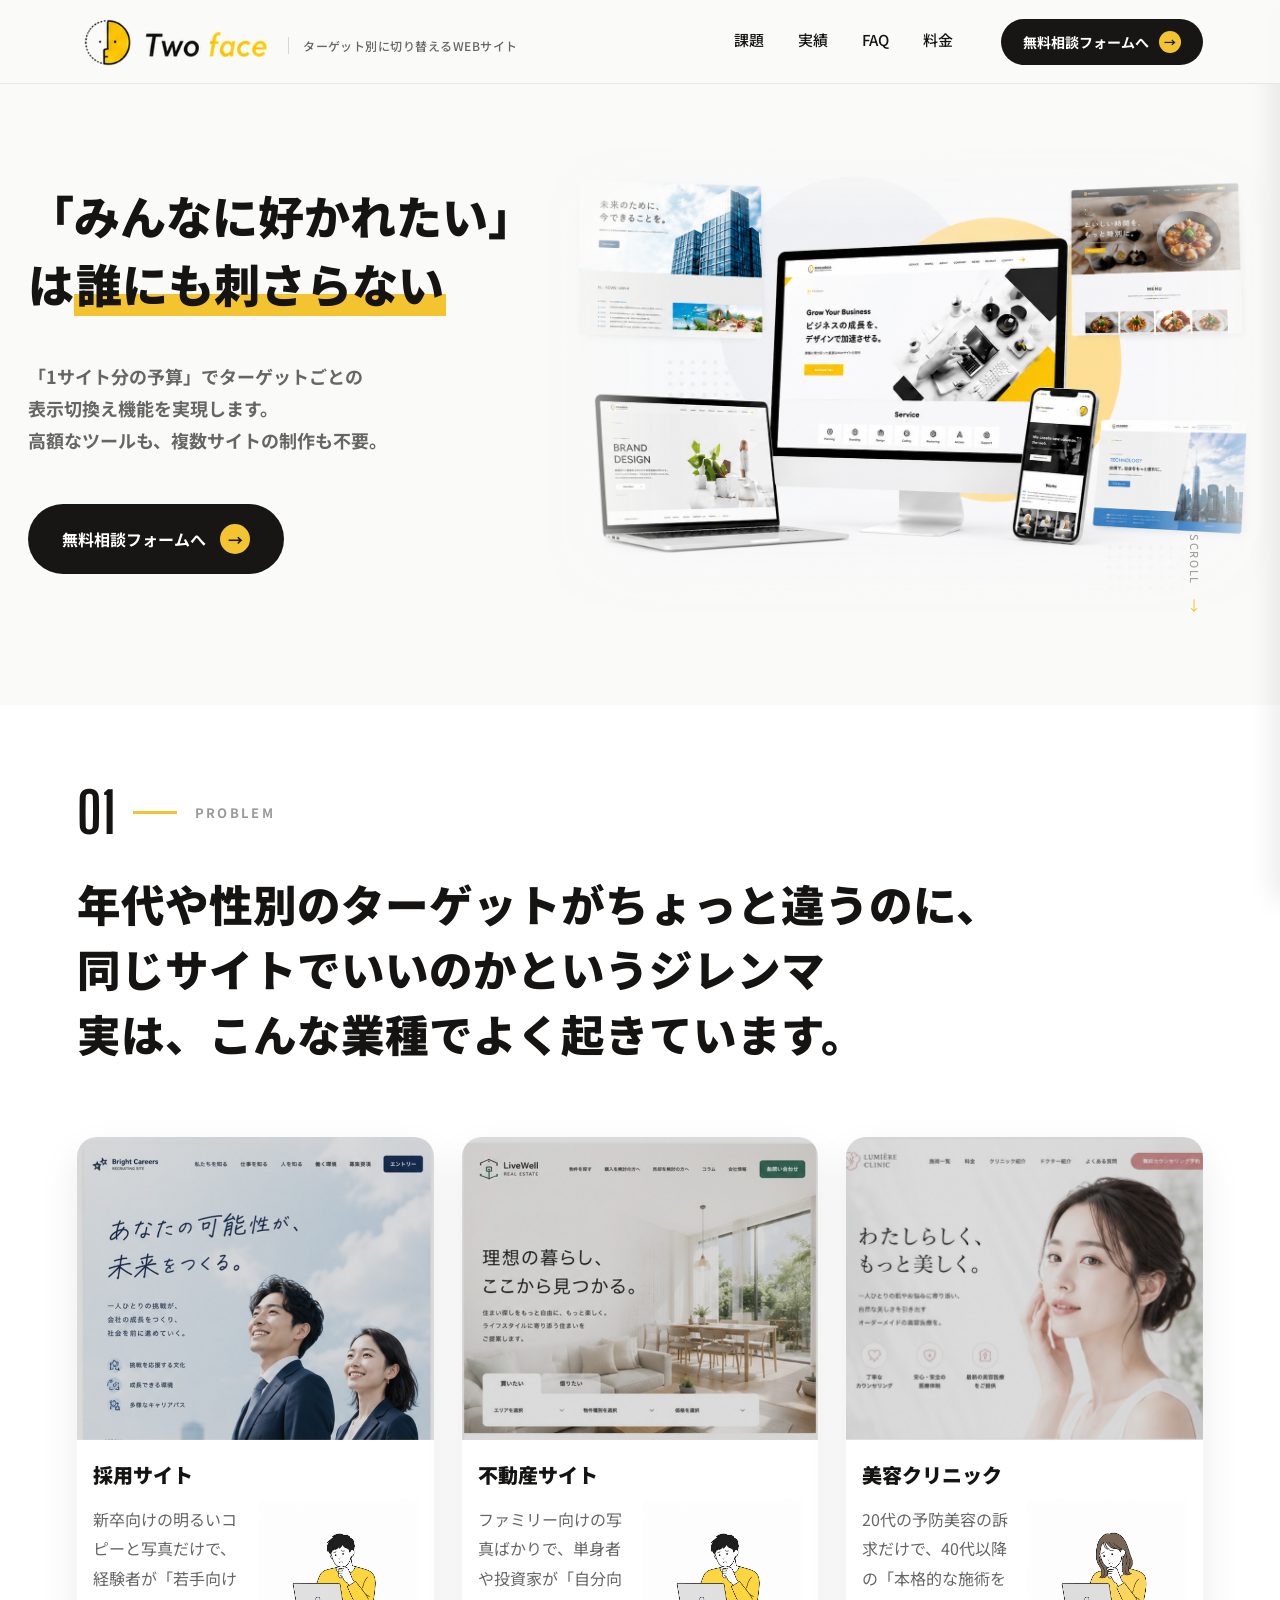
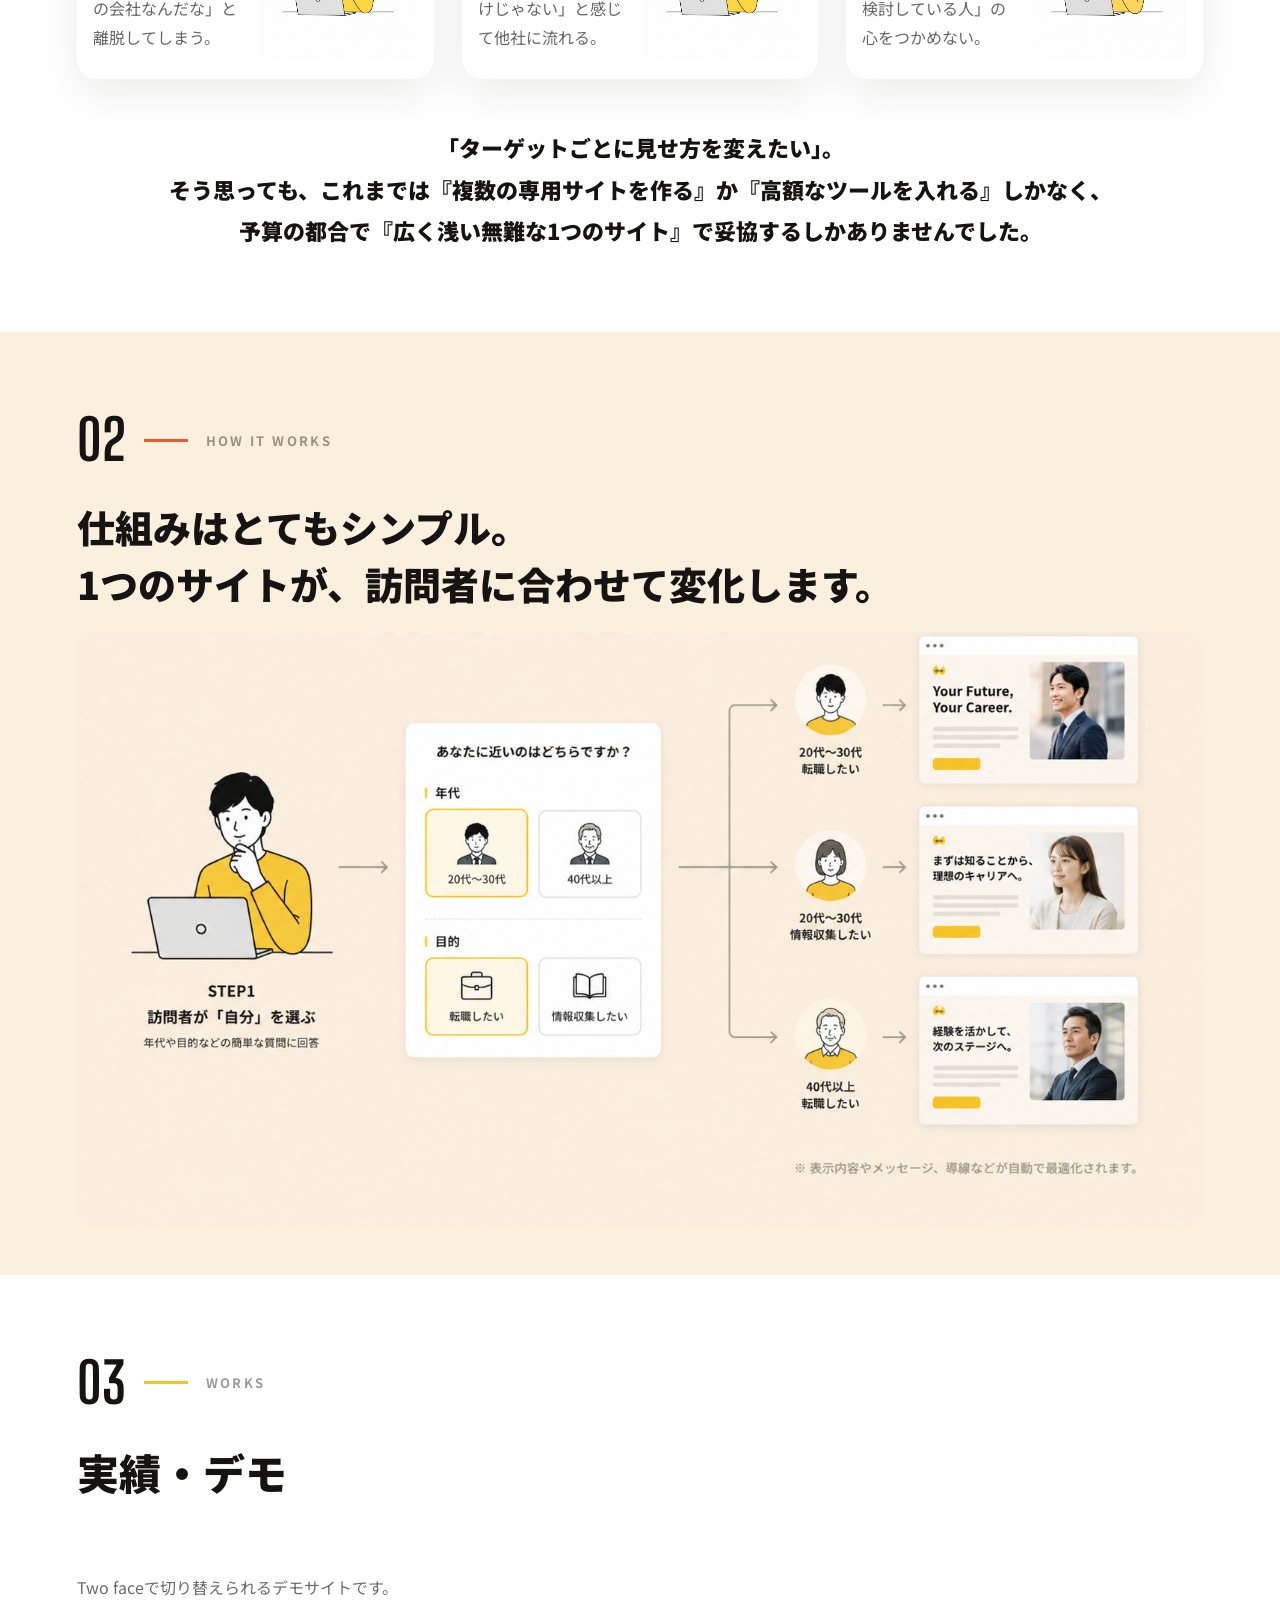
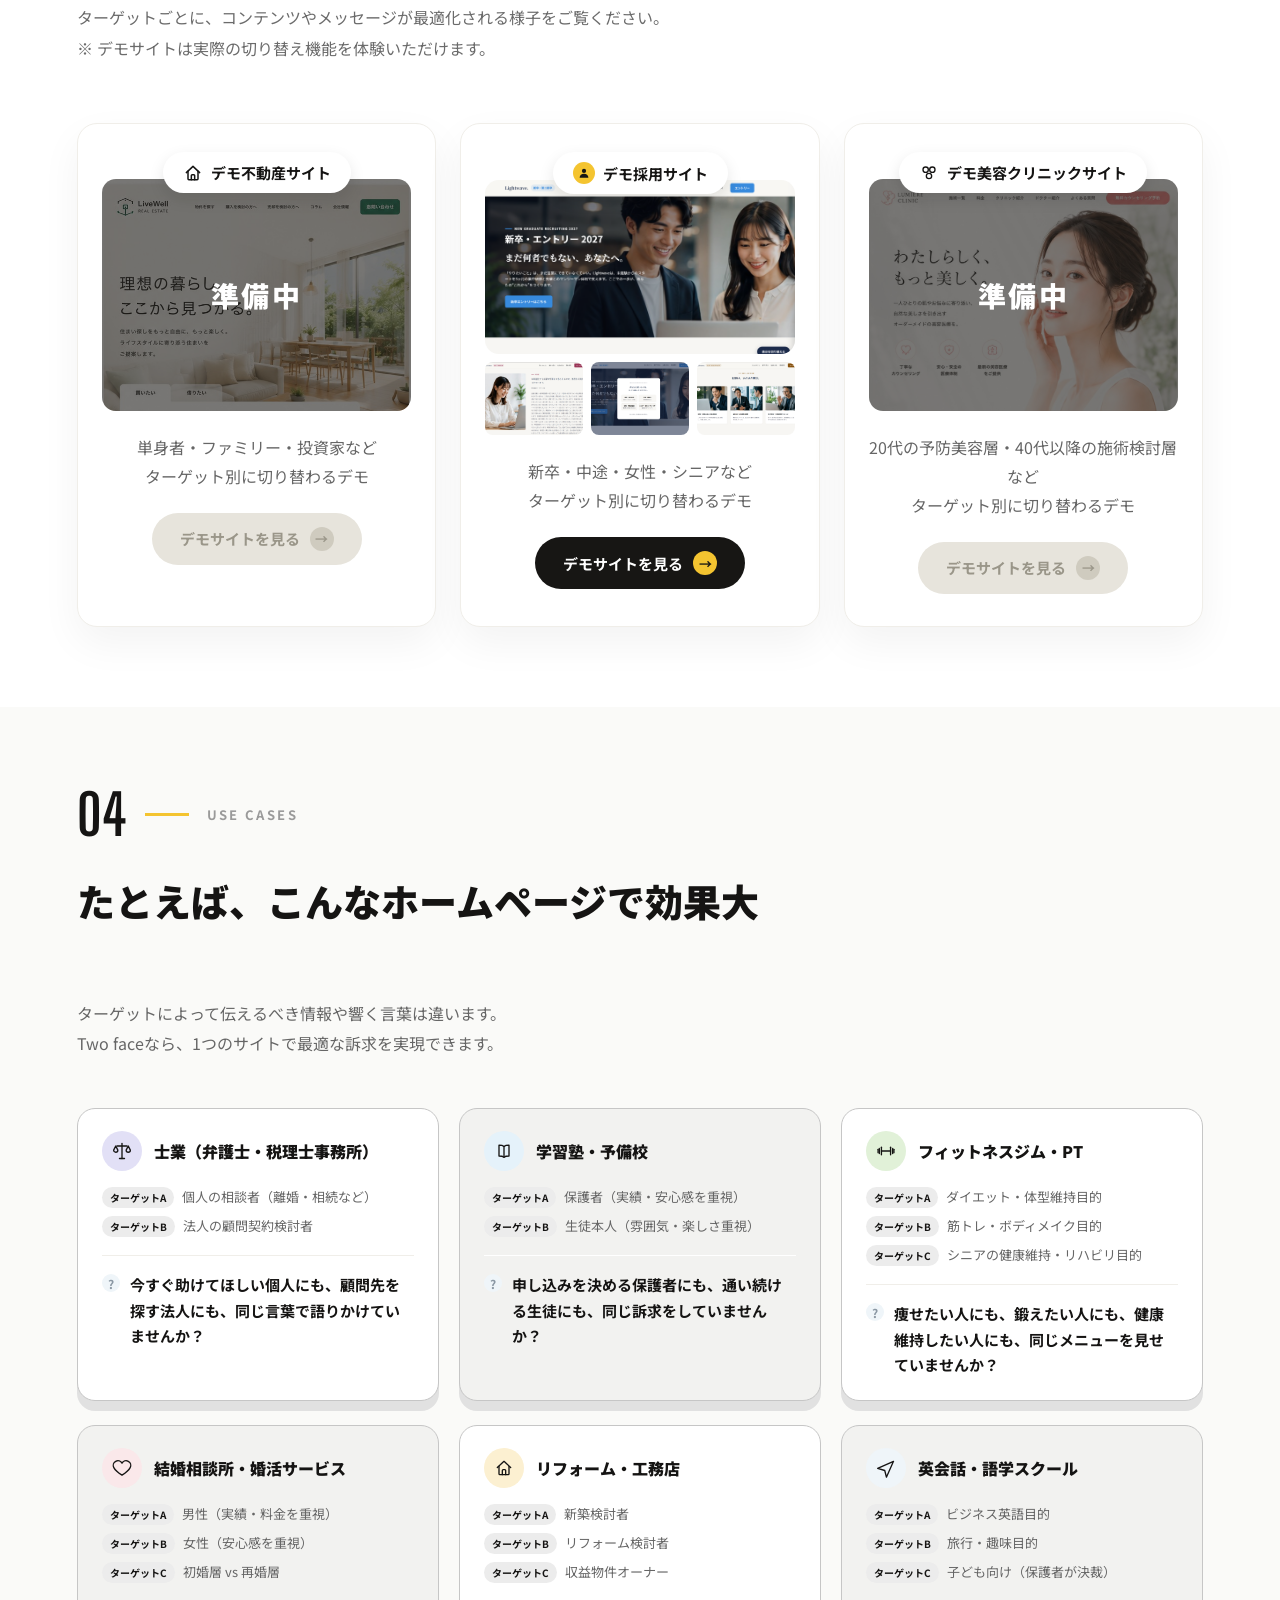
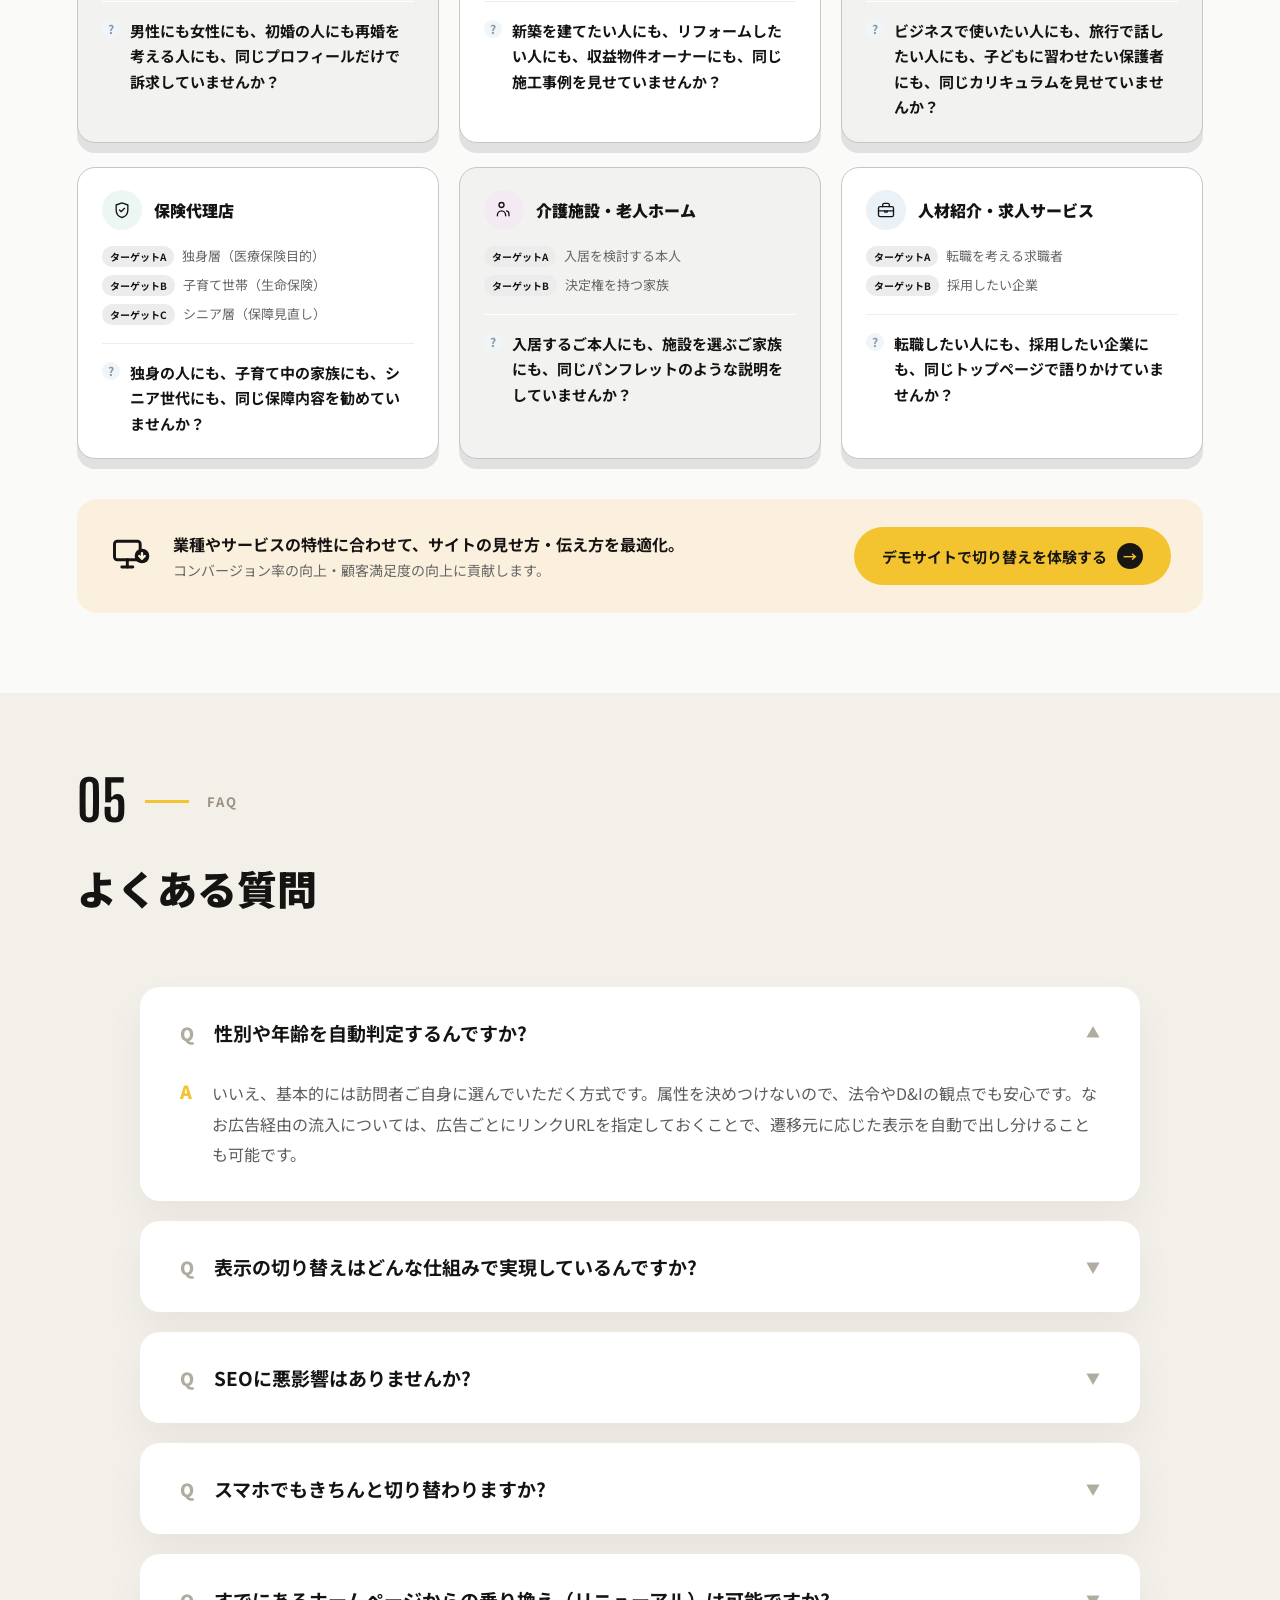
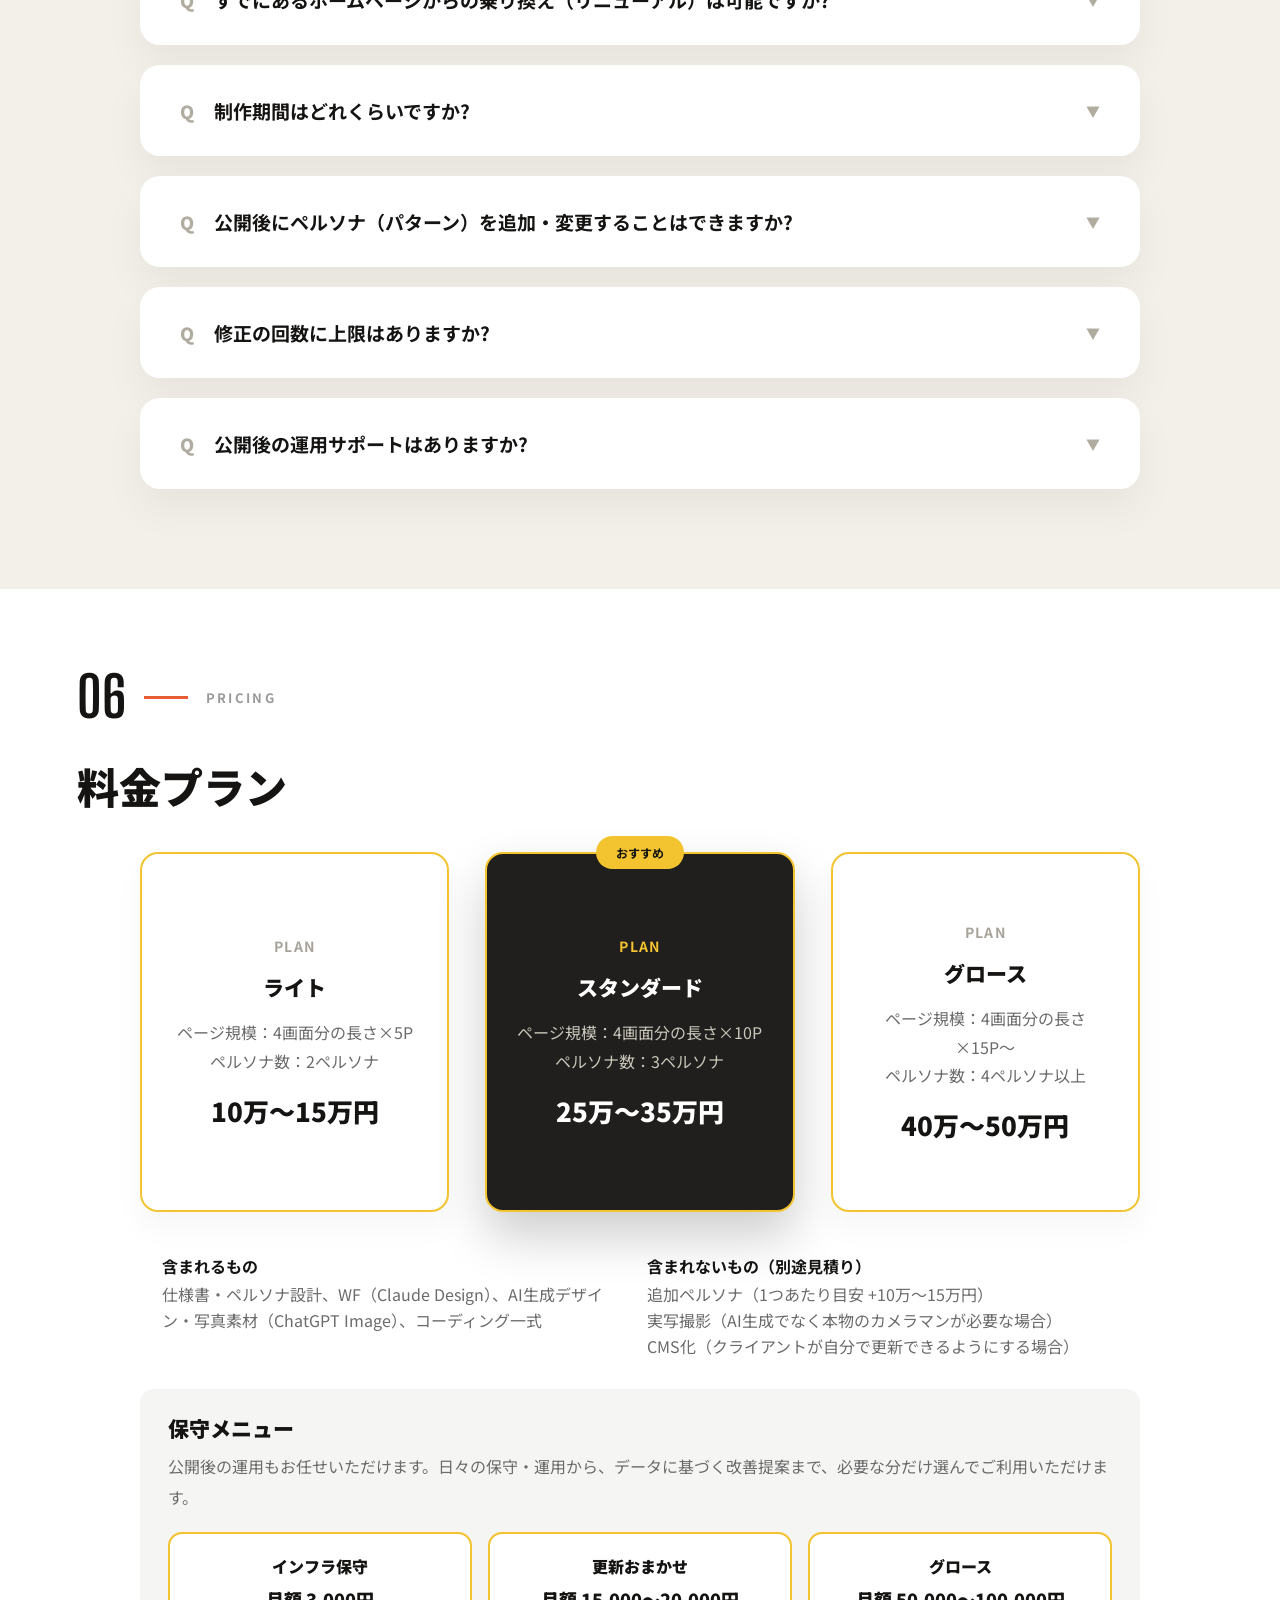
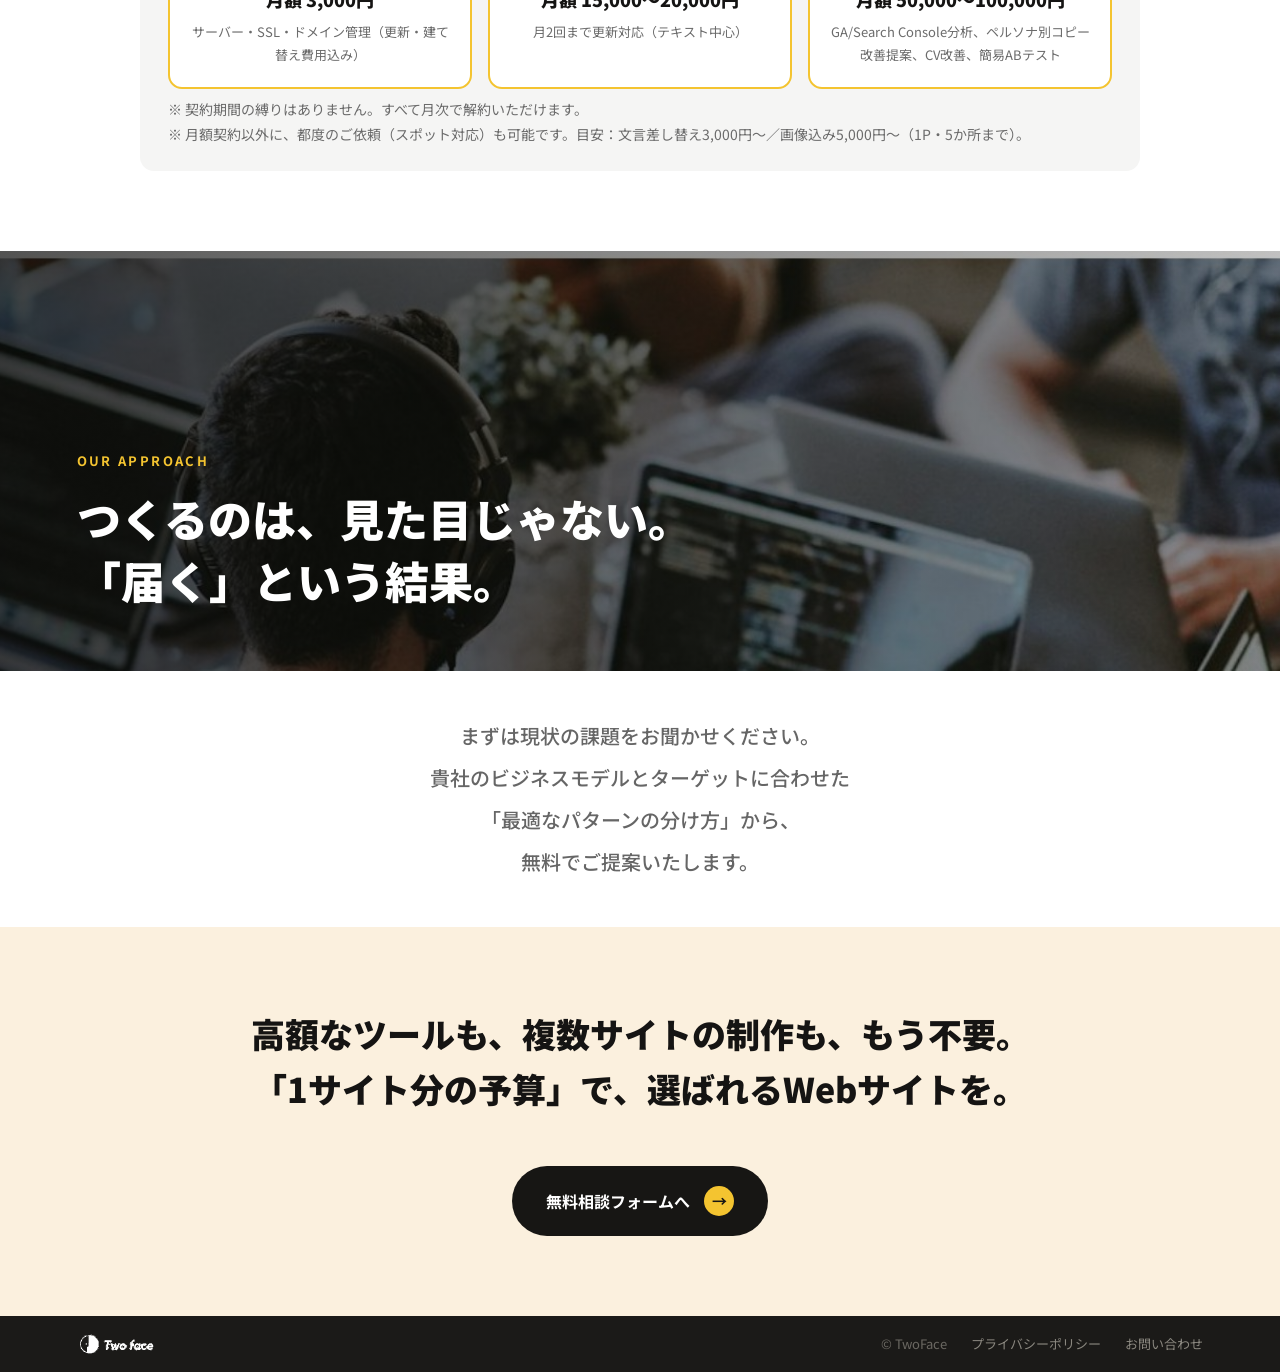
==== index.html @ d4107927 "Initial commit: TwoFace promotional LP Static HTML/CSS/JS landing page for the TwoFace service." ====
<!DOCTYPE html>
<html lang="ja">
<head>
<meta charset="utf-8">
<meta name="viewport" content="width=device-width, initial-scale=1">
<title>TwoFace — 1サイト分の制作費で、ターゲットごとのデザインを。</title>
<meta name="description" content="「みんなに好かれたい」Webサイトは、誰からも選ばれません。1サイト分の制作費で、ターゲットごとにデザインを出し分けるTwoFace方式。">
<link rel="preconnect" href="https://fonts.googleapis.com">
<link rel="preconnect" href="https://fonts.gstatic.com" crossorigin>
<link href="https://fonts.googleapis.com/css2?family=Noto+Sans+JP:wght@400;500;700;900&family=Big+Shoulders+Display:wght@300;500;700&display=swap" rel="stylesheet">
<link rel="stylesheet" href="styles.css">
</head>
<body>

<!-- HEADER -->
<header class="site-header">
  <div class="site-header__inner container">
    <div class="site-brand">
      <a class="site-logo" href="#">
        <img class="site-logo__mark" src="assets/images/logo-full.png" alt="Two face">
      </a>
      <span class="site-tagline">ターゲット別に切り替えるWEBサイト</span>
    </div>

    <nav class="site-nav" aria-label="メインナビゲーション">
      <a href="#problem">課題</a>
      <a href="#works">実績</a>
      <a href="#faq">FAQ</a>
      <a href="#pricing">料金</a>
    </nav>

    <a class="header-cta" href="#">無料相談フォームへ<span class="arrow">→</span></a>

    <button type="button" class="nav-toggle" id="navToggle" aria-expanded="false" aria-controls="mobileDrawer" aria-label="メニューを開く">
      <span></span><span></span><span></span>
    </button>
  </div>
</header>

<div class="drawer-overlay" id="drawerOverlay"></div>
<nav class="drawer" id="mobileDrawer" aria-label="モバイルメニュー">
  <button type="button" class="drawer-close" id="drawerClose" aria-label="メニューを閉じる">×</button>
  <a href="#problem">課題</a>
  <a href="#works">実績</a>
  <a href="#faq">FAQ</a>
  <a href="#pricing">料金</a>
  <a class="header-cta drawer-cta" href="#">無料相談フォームへ<span class="arrow">→</span></a>
</nav>

<!-- HERO -->
<section class="hero" aria-label="ヒーロー">
  <div class="hero-inner">
    <div class="hero-text">
      <h1>
        「みんなに好かれたい」<br>
        は<mark>誰にも刺さらない</mark>
      </h1>
      <p class="hero-lead">
        「1サイト分の予算」でターゲットごとの<br>表示切換え機能を実現します。<br>
        高額なツールも、<br class="br-mobile">複数サイトの制作も不要。
      </p>

      <a class="cta-button" href="#">無料相談フォームへ<span class="arrow">→</span></a>

      <div class="hero-stats">
        <div class="hero-stat">
          <div class="hero-stat__label">制作実績</div>
          <div class="hero-stat__value">150<span class="unit">+</span><span class="hero-stat__note">projects</span></div>
        </div>
        <div class="hero-stat">
          <div class="hero-stat__label">クライアント満足度</div>
          <div class="hero-stat__value">98<span class="unit">%</span></div>
        </div>
        <div class="hero-stat">
          <div class="hero-stat__label">リピート率</div>
          <div class="hero-stat__value">80<span class="unit">%</span></div>
        </div>
      </div>
    </div>

    <div class="hero-media">
      <img src="assets/images/hero-devices.png" alt="TwoFaceで制作したWebサイトのデバイス別デザイン例">
    </div>
  </div>

  <span class="hero-side-label hero-side-label--right">SCROLL<span class="hero-scroll-arrow">↓</span></span>
</section>

<!-- 01 PROBLEM -->
<section class="section problem" id="problem" aria-label="01 課題提示">
  <div class="container">
    <div class="section-eyebrow">
      <span class="num">01</span>
      <span class="rule"></span>
      <span class="label">PROBLEM</span>
    </div>
    <h2>年代や性別のターゲットがちょっと違うのに、<br>
      同じサイトでいいのかというジレンマ<br>
      実は、こんな業種でよく起きています。<br>
      </h2>

    <div class="problem-cards">
      <div class="problem-card">
        <img class="photo" src="assets/images/card1_visitors.jpg" alt="採用サイト — オフィスでの面接風景">
        <div class="body">
          <h3>採用サイト</h3>
          <div class="body-row">
            <p>新卒向けの明るいコピーと写真だけで、経験者が「若手向けの会社なんだな」と離脱してしまう。</p>
            <img class="body-illust" src="assets/images/problem-cards-body-men.png" alt="">
          </div>
        </div>
      </div>

      <div class="problem-card">
        <img class="photo" src="assets/images/card2_talent.jpg" alt="不動産サイト — 物件のイメージ">
        <div class="body">
          <h3>不動産サイト</h3>
          <div class="body-row">
            <p>ファミリー向けの写真ばかりで、単身者や投資家が「自分向けじゃない」と感じて他社に流れる。</p>
            <img class="body-illust" src="assets/images/problem-cards-body-men.png" alt="">
          </div>
        </div>
      </div>

      <div class="problem-card">
        <img class="photo" src="assets/images/card3_creators.jpg" alt="クリニック — 施術のイメージ">
        <div class="body">
          <h3>美容クリニック</h3>
          <div class="body-row">
            <p>20代の予防美容の訴求だけで、40代以降の「本格的な施術を検討している人」の心をつかめない。</p>
            <img class="body-illust" src="assets/images/problem-cards-body-women.png" alt="">
          </div>
        </div>
      </div>
    </div>

    <div class="problem-generalize">
      <p>「ターゲットごとに見せ方を変えたい」。<br>
        そう思っても、これまでは『複数の専用サイトを作る』か『高額なツールを入れる』しかなく、<br>
        予算の都合で『広く浅い無難な1つのサイト』で妥協するしかありませんでした。</p>
    </div>
  </div>
</section>

<!-- 02 HOW IT WORKS -->
<section class="section how-it-works" aria-label="02 解決策紹介">
  <div class="container">
    <div class="section-eyebrow">
      <span class="num">02</span>
      <span class="rule"></span>
      <span class="label">HOW IT WORKS</span>
    </div>
    <h2>仕組みはとてもシンプル。<br>1つのサイトが、訪問者に合わせて変化します。</h2>

    <div class="flow">
      <picture>
        <source media="(max-width: 600px)" srcset="assets/images/flow-diagram-sp.png">
        <img src="assets/images/flow-diagram.png" alt="訪問者が属性を選ぶと、1つのサイトが自動でその人向けの内容に切り替わる仕組みの図解">
      </picture>
    </div>
  </div>
</section>

<!-- 03 WORKS -->
<section class="works" id="works" aria-label="03 実績・デモ">
  <div class="container">
    <div class="section-eyebrow">
      <span class="num">03</span>
      <span class="rule"></span>
      <span class="label">WORKS</span>
    </div>
    <h2>実績・デモ</h2>
    <p>Two faceで切り替えられるデモサイトです。<br>ターゲットごとに、コンテンツやメッセージが最適化される様子をご覧ください。<br>※ デモサイトは実際の切り替え機能を体験いただけます。</p>

    <div class="works-grid">
      <div class="works-card works-card--realestate is-preparing">
        <span class="works-card__badge">
          <svg class="works-card__icon" viewBox="0 0 24 24" fill="none" stroke="currentColor" stroke-width="1.8" stroke-linecap="round" stroke-linejoin="round"><path d="M4 11.5 12 4l8 7.5"/><path d="M6 10v9a1 1 0 0 0 1 1h10a1 1 0 0 0 1-1v-9"/><path d="M10 20v-5a1 1 0 0 1 1-1h2a1 1 0 0 1 1 1v5"/></svg>
          デモ不動産サイト
        </span>
        <div class="works-card__shot-wrap">
          <img class="works-card__shot" src="assets/images/card2_talent.jpg" alt="不動産デモサイトのイメージ">
          <div class="works-card__overlay"><span>準備中</span></div>
        </div>
        <p class="works-card__caption">単身者・ファミリー・投資家など<br>ターゲット別に切り替わるデモ</p>
        <span class="works-card__cta">デモサイトを見る<span class="arrow">→</span></span>
      </div>

      <div class="works-card works-card--recruit">
        <span class="works-card__badge">
          <span class="works-card__badge-icon"><svg viewBox="0 0 24 24" fill="#171614"><circle cx="12" cy="8.5" r="3.6"/><path d="M4.5 20c0-4.1 3.4-6.7 7.5-6.7s7.5 2.6 7.5 6.7"/></svg></span>
          デモ採用サイト
        </span>
        <div class="works-card__shot-wrap">
          <img class="works-card__shot" src="assets/images/demo-newgrad.png" alt="採用デモサイトのイメージ（新卒・第二新卒表示）">
        </div>
        <div class="works-card__thumbs">
          <img src="assets/images/demo-women.png" alt="女性・時短両立層を選んだ場合の表示">
          <img src="assets/images/demo-select.png" alt="属性を選ぶ入口のモーダル">
          <img src="assets/images/demo-senior.png" alt="シニア・セカンドキャリアを選んだ場合の表示">
        </div>
        <p class="works-card__caption">新卒・中途・女性・シニアなど<br>ターゲット別に切り替わるデモ</p>
        <a class="works-card__cta" href="https://lightwave-recruit-demo.jaga291.workers.dev/" data-demo-link target="_blank" rel="noopener">デモサイトを見る<span class="arrow">→</span></a>
      </div>

      <div class="works-card works-card--clinic is-preparing">
        <span class="works-card__badge">
          <svg class="works-card__icon" viewBox="0 0 24 24" fill="none" stroke="currentColor" stroke-width="1.6" stroke-linecap="round" stroke-linejoin="round"><circle cx="8" cy="8" r="3.2"/><circle cx="16" cy="8" r="3.2"/><circle cx="12" cy="15.6" r="3.2"/></svg>
          デモ美容クリニックサイト
        </span>
        <div class="works-card__shot-wrap">
          <img class="works-card__shot" src="assets/images/card3_creators.jpg" alt="美容クリニックデモサイトのイメージ">
          <div class="works-card__overlay"><span>準備中</span></div>
        </div>
        <p class="works-card__caption">20代の予防美容層・40代以降の施術検討層など<br>ターゲット別に切り替わるデモ</p>
        <span class="works-card__cta">デモサイトを見る<span class="arrow">→</span></span>
      </div>
    </div>
  </div>
</section>

<!-- 04 USE CASES -->
<section class="section usecases" aria-label="04 向いている業種">
  <div class="container">
    <div class="section-eyebrow">
      <span class="num">04</span>
      <span class="rule"></span>
      <span class="label">USE CASES</span>
    </div>
    <div class="usecases-head">
      <h2>たとえば、こんな<br class="br-mobile">ホームページで効果大</h2>
      <p>ターゲットによって伝えるべき情報や響く言葉は違います。<br>Two faceなら、1つのサイトで最適な訴求を実現できます。</p>
    </div>

    <div class="usecases-grid">
      <div class="usecase-card">
        <div class="usecase-card__head">
          <span class="usecase-card__icon usecase-card__icon--01">
          <svg viewBox="0 0 24 24" fill="none" stroke="currentColor" stroke-width="1.6" stroke-linecap="round" stroke-linejoin="round"><path d="M12 3v18"/><path d="M6 6h12"/><path d="M4.5 6 2 11a2.5 2.5 0 0 0 5 0L4.5 6Z"/><path d="M19.5 6 17 11a2.5 2.5 0 0 0 5 0L19.5 6Z"/><path d="M9 21h6"/></svg>
        </span>
          <h3>士業（弁護士・税理士事務所）</h3>
        </div>
        <div class="usecase-card__targets">
          <div><span class="tag">ターゲットA</span><p>個人の相談者（離婚・相続など）</p></div>
          <div><span class="tag">ターゲットB</span><p>法人の顧問契約検討者</p></div>
        </div>
        <div class="usecase-card__question"><span class="q">?</span><p>今すぐ助けてほしい個人にも、顧問先を探す法人にも、同じ言葉で語りかけていませんか？</p></div>
      </div>

      <div class="usecase-card">
        <div class="usecase-card__head">
          <span class="usecase-card__icon usecase-card__icon--02">
          <svg viewBox="0 0 24 24" fill="none" stroke="currentColor" stroke-width="1.6" stroke-linecap="round" stroke-linejoin="round"><path d="M12 6.5c-1.5-1.2-3.5-1.5-6-1.5v13c2.5 0 4.5.3 6 1.5 1.5-1.2 3.5-1.5 6-1.5V5c-2.5 0-4.5.3-6 1.5Z"/><path d="M12 6.5v13"/></svg>
        </span>
          <h3>学習塾・予備校</h3>
        </div>
        <div class="usecase-card__targets">
          <div><span class="tag">ターゲットA</span><p>保護者（実績・安心感を重視）</p></div>
          <div><span class="tag">ターゲットB</span><p>生徒本人（雰囲気・楽しさ重視）</p></div>
        </div>
        <div class="usecase-card__question"><span class="q">?</span><p>申し込みを決める保護者にも、通い続ける生徒にも、同じ訴求をしていませんか？</p></div>
      </div>

      <div class="usecase-card">
        <div class="usecase-card__head">
          <span class="usecase-card__icon usecase-card__icon--03">
          <svg viewBox="0 0 24 24" fill="none" stroke="currentColor" stroke-width="1.6" stroke-linecap="round" stroke-linejoin="round"><path d="M4 9v6"/><path d="M2.5 10v4"/><path d="M6.5 7.5v9"/><path d="M17.5 7.5v9"/><path d="M20 9v6"/><path d="M21.5 10v4"/><path d="M6.5 12h11"/></svg>
        </span>
          <h3>フィットネスジム・PT</h3>
        </div>
        <div class="usecase-card__targets">
          <div><span class="tag">ターゲットA</span><p>ダイエット・体型維持目的</p></div>
          <div><span class="tag">ターゲットB</span><p>筋トレ・ボディメイク目的</p></div>
          <div><span class="tag">ターゲットC</span><p>シニアの健康維持・リハビリ目的</p></div>
        </div>
        <div class="usecase-card__question"><span class="q">?</span><p>痩せたい人にも、鍛えたい人にも、健康維持したい人にも、同じメニューを見せていませんか？</p></div>
      </div>

      <div class="usecase-card">
        <div class="usecase-card__head">
          <span class="usecase-card__icon usecase-card__icon--04">
          <svg viewBox="0 0 24 24" fill="none" stroke="currentColor" stroke-width="1.6" stroke-linecap="round" stroke-linejoin="round"><path d="M12 20.5s-7.5-4.6-9.8-9A5 5 0 0 1 12 6.2 5 5 0 0 1 21.8 11.5c-2.3 4.4-9.8 9-9.8 9Z"/></svg>
        </span>
          <h3>結婚相談所・婚活サービス</h3>
        </div>
        <div class="usecase-card__targets">
          <div><span class="tag">ターゲットA</span><p>男性（実績・料金を重視）</p></div>
          <div><span class="tag">ターゲットB</span><p>女性（安心感を重視）</p></div>
          <div><span class="tag">ターゲットC</span><p>初婚層 vs 再婚層</p></div>
        </div>
        <div class="usecase-card__question"><span class="q">?</span><p>男性にも女性にも、初婚の人にも再婚を考える人にも、同じプロフィールだけで訴求していませんか？</p></div>
      </div>

      <div class="usecase-card">
        <div class="usecase-card__head">
          <span class="usecase-card__icon usecase-card__icon--05">
          <svg viewBox="0 0 24 24" fill="none" stroke="currentColor" stroke-width="1.6" stroke-linecap="round" stroke-linejoin="round"><path d="M4 11.5 12 4l8 7.5"/><path d="M6 10v9a1 1 0 0 0 1 1h10a1 1 0 0 0 1-1v-9"/><path d="M10 20v-5a1 1 0 0 1 1-1h2a1 1 0 0 1 1 1v5"/></svg>
        </span>
          <h3>リフォーム・工務店</h3>
        </div>
        <div class="usecase-card__targets">
          <div><span class="tag">ターゲットA</span><p>新築検討者</p></div>
          <div><span class="tag">ターゲットB</span><p>リフォーム検討者</p></div>
          <div><span class="tag">ターゲットC</span><p>収益物件オーナー</p></div>
        </div>
        <div class="usecase-card__question"><span class="q">?</span><p>新築を建てたい人にも、リフォームしたい人にも、収益物件オーナーにも、同じ施工事例を見せていませんか？</p></div>
      </div>

      <div class="usecase-card">
        <div class="usecase-card__head">
          <span class="usecase-card__icon usecase-card__icon--06">
          <svg viewBox="0 0 24 24" fill="none" stroke="currentColor" stroke-width="1.6" stroke-linecap="round" stroke-linejoin="round"><path d="M2 12.5 21 4l-8.5 19-2-8-8.5-2.5Z"/></svg>
        </span>
          <h3>英会話・語学スクール</h3>
        </div>
        <div class="usecase-card__targets">
          <div><span class="tag">ターゲットA</span><p>ビジネス英語目的</p></div>
          <div><span class="tag">ターゲットB</span><p>旅行・趣味目的</p></div>
          <div><span class="tag">ターゲットC</span><p>子ども向け（保護者が決裁）</p></div>
        </div>
        <div class="usecase-card__question"><span class="q">?</span><p>ビジネスで使いたい人にも、旅行で話したい人にも、子どもに習わせたい保護者にも、同じカリキュラムを見せていませんか？</p></div>
      </div>

      <div class="usecase-card">
        <div class="usecase-card__head">
          <span class="usecase-card__icon usecase-card__icon--07">
          <svg viewBox="0 0 24 24" fill="none" stroke="currentColor" stroke-width="1.6" stroke-linecap="round" stroke-linejoin="round"><path d="M12 3.5 19 6v6c0 5-3 8-7 9-4-1-7-4-7-9V6l7-2.5Z"/><path d="M9 12l2 2 4-4"/></svg>
        </span>
          <h3>保険代理店</h3>
        </div>
        <div class="usecase-card__targets">
          <div><span class="tag">ターゲットA</span><p>独身層（医療保険目的）</p></div>
          <div><span class="tag">ターゲットB</span><p>子育て世帯（生命保険）</p></div>
          <div><span class="tag">ターゲットC</span><p>シニア層（保障見直し）</p></div>
        </div>
        <div class="usecase-card__question"><span class="q">?</span><p>独身の人にも、子育て中の家族にも、シニア世代にも、同じ保障内容を勧めていませんか？</p></div>
      </div>

      <div class="usecase-card">
        <div class="usecase-card__head">
          <span class="usecase-card__icon usecase-card__icon--08">
          <svg viewBox="0 0 24 24" fill="none" stroke="currentColor" stroke-width="1.6" stroke-linecap="round" stroke-linejoin="round"><circle cx="9" cy="6" r="3"/><path d="M4 19c0-3.5 2.2-6 5-6s5 2.5 5 6"/><path d="M15 13c1.8.3 3 1.8 3 4v2"/></svg>
        </span>
          <h3>介護施設・老人ホーム</h3>
        </div>
        <div class="usecase-card__targets">
          <div><span class="tag">ターゲットA</span><p>入居を検討する本人</p></div>
          <div><span class="tag">ターゲットB</span><p>決定権を持つ家族</p></div>
        </div>
        <div class="usecase-card__question"><span class="q">?</span><p>入居するご本人にも、施設を選ぶご家族にも、同じパンフレットのような説明をしていませんか？</p></div>
      </div>

      <div class="usecase-card">
        <div class="usecase-card__head">
          <span class="usecase-card__icon usecase-card__icon--09">
          <svg viewBox="0 0 24 24" fill="none" stroke="currentColor" stroke-width="1.6" stroke-linecap="round" stroke-linejoin="round"><rect x="3" y="8" width="18" height="12" rx="2"/><path d="M8 8V6a2 2 0 0 1 2-2h4a2 2 0 0 1 2 2v2"/><path d="M3 13h18"/><path d="M10.5 13v1.5h3V13"/></svg>
        </span>
          <h3>人材紹介・求人サービス</h3>
        </div>
        <div class="usecase-card__targets">
          <div><span class="tag">ターゲットA</span><p>転職を考える求職者</p></div>
          <div><span class="tag">ターゲットB</span><p>採用したい企業</p></div>
        </div>
        <div class="usecase-card__question"><span class="q">?</span><p>転職したい人にも、採用したい企業にも、同じトップページで語りかけていませんか？</p></div>
      </div>
    </div>

    <div class="usecases-cta">
      <div class="usecases-cta__text">
        <span class="usecases-cta__icon">
          <svg viewBox="0 0 24 24" fill="none" stroke="currentColor" stroke-width="1.6" stroke-linecap="round" stroke-linejoin="round"><rect x="3" y="4" width="14" height="10" rx="1.5"/><path d="M7 18h6"/><path d="M10 14v4"/><circle cx="18" cy="12" r="4" fill="currentColor" stroke="none"/><path d="M18 10.5v3M16.5 12l1.5 1.5 1.5-1.5" stroke="#fbf0de" stroke-width="1.3"/></svg>
        </span>
        <div>
          <p class="usecases-cta__main">業種やサービスの特性に合わせて、サイトの見せ方・伝え方を最適化。</p>
          <p class="usecases-cta__sub">コンバージョン率の向上・顧客満足度の向上に貢献します。</p>
        </div>
      </div>
      <a class="usecases-cta__button" href="https://lightwave-recruit-demo.jaga291.workers.dev/" data-demo-link target="_blank" rel="noopener">デモサイトで切り替えを体験する<span class="arrow">→</span></a>
    </div>
  </div>
</section>

<!-- 05 FAQ -->
<section class="section faq" id="faq" aria-label="05 よくある質問">
  <div class="container">
    <div class="section-eyebrow">
      <span class="num">05</span>
      <span class="rule"></span>
      <span class="label">FAQ</span>
    </div>
    <h2>よくある質問</h2>

    <details class="faq-item is-open" open>
      <summary class="q"><span>Q</span><h3>性別や年齢を自動判定するんですか?</h3><span class="chevron">▼</span></summary>
      <div class="a"><span>A</span><p>いいえ、基本的には訪問者ご自身に選んでいただく方式です。属性を決めつけないので、法令やD&amp;Iの観点でも安心です。なお広告経由の流入については、広告ごとにリンクURLを指定しておくことで、遷移元に応じた表示を自動で出し分けることも可能です。</p></div>
    </details>

    <details class="faq-item">
      <summary class="q"><span>Q</span><h3>表示の切り替えはどんな仕組みで実現しているんですか?</h3><span class="chevron">▼</span></summary>
      <div class="a"><span>A</span><p>訪問者の選択（またはリンク元の情報）をもとに、同じURL・同じサーバー上で表示するコンテンツを動的に切り替えます。裏側は1つのサイトなので、更新や管理の手間は増えません。</p></div>
    </details>

    <details class="faq-item">
      <summary class="q"><span>Q</span><h3>SEOに悪影響はありませんか?</h3><span class="chevron">▼</span></summary>
      <div class="a"><span>A</span><p>検索エンジンには通常の1サイトとして認識されるよう設計するため、重複コンテンツによる評価低下のリスクを抑えられます。</p></div>
    </details>

    <details class="faq-item">
      <summary class="q"><span>Q</span><h3>スマホでもきちんと切り替わりますか?</h3><span class="chevron">▼</span></summary>
      <div class="a"><span>A</span><p>はい、PC・スマホ・タブレットいずれも同じ仕組みで対応し、レスポンシブデザインで表示されます。</p></div>
    </details>

    <details class="faq-item">
      <summary class="q"><span>Q</span><h3>すでにあるホームページからの乗り換え（リニューアル）は可能ですか?</h3><span class="chevron">▼</span></summary>
      <div class="a"><span>A</span><p>可能です。現行サイトの内容を活かしながら、ターゲット別のパターンを新たに設計し直せます。</p></div>
    </details>

    <details class="faq-item">
      <summary class="q"><span>Q</span><h3>制作期間はどれくらいですか?</h3><span class="chevron">▼</span></summary>
      <div class="a"><span>A</span><p>ページ数などの規模によりますが、5Pくらいの小規模サイトで1ヶ月が目安です。</p></div>
    </details>

    <details class="faq-item">
      <summary class="q"><span>Q</span><h3>公開後にペルソナ（パターン）を追加・変更することはできますか?</h3><span class="chevron">▼</span></summary>
      <div class="a"><span>A</span><p>可能です。追加ペルソナは1つあたり+10万〜15万円が目安です。</p></div>
    </details>

    <details class="faq-item">
      <summary class="q"><span>Q</span><h3>修正の回数に上限はありますか?</h3><span class="chevron">▼</span></summary>
      <div class="a"><span>A</span><p>プランに応じて基本の修正回数を設けています。詳細はお見積もり時にご案内します。</p></div>
    </details>

    <details class="faq-item">
      <summary class="q"><span>Q</span><h3>公開後の運用サポートはありますか?</h3><span class="chevron">▼</span></summary>
      <div class="a"><span>A</span><p>インフラ保守（月額3,000円〜）から、分析・改善提案まで行うグロースプラン（月額50,000円〜）まで、選択式でご用意しています。すべて月次解約可なので、必要な分だけ気軽にお使いいただけます。</p></div>
    </details>
  </div>
</section>

<!-- 06 PRICING -->
<section class="pricing" id="pricing" aria-label="06 料金プラン">
  <div class="container">
    <div class="section-eyebrow">
      <span class="num">06</span>
      <span class="rule"></span>
      <span class="label">PRICING</span>
    </div>
    <h2>料金プラン</h2>

    <div class="pricing-grid">
      <div class="plan">
        <div class="tag">PLAN</div>
        <h3>ライト</h3>
        <p>ページ規模：4画面分の長さ×5P<br>ペルソナ数：2ペルソナ</p>
        <div class="price">10万〜15万円</div>
      </div>

      <div class="plan featured">
        <span class="badge">おすすめ</span>
        <div class="tag">PLAN</div>
        <h3>スタンダード</h3>
        <p>ページ規模：4画面分の長さ×10P<br>ペルソナ数：3ペルソナ</p>
        <div class="price">25万〜35万円</div>
      </div>

      <div class="plan">
        <div class="tag">PLAN</div>
        <h3>グロース</h3>
        <p>ページ規模：4画面分の長さ×15P〜<br>ペルソナ数：4ペルソナ以上</p>
        <div class="price">40万〜50万円</div>
      </div>
    </div>

    <div class="pricing-extra">
      <div>
        <div class="title">含まれるもの</div>
        <div class="desc">仕様書・ペルソナ設計、WF（Claude Design）、AI生成デザイン・写真素材（ChatGPT Image）、コーディング一式</div>
      </div>
      <div>
        <div class="title">含まれないもの（別途見積り）</div>
        <div class="desc">追加ペルソナ（1つあたり目安 +10万〜15万円）<br>実写撮影（AI生成でなく本物のカメラマンが必要な場合）<br>CMS化（クライアントが自分で更新できるようにする場合）</div>
      </div>
    </div>

    <div class="pricing-maintenance">
      <h3 class="pricing-maintenance__heading">保守メニュー</h3>
      <p class="pricing-maintenance__intro">公開後の運用もお任せいただけます。日々の保守・運用から、データに基づく改善提案まで、必要な分だけ選んでご利用いただけます。</p>

      <div class="pricing-maintenance__grid">
        <div class="maintenance-card">
          <div class="maintenance-card__name">インフラ保守</div>
          <div class="maintenance-card__price">月額 3,000円</div>
          <div class="maintenance-card__desc">サーバー・SSL・ドメイン管理（更新・建て替え費用込み）</div>
        </div>
        <div class="maintenance-card">
          <div class="maintenance-card__name">更新おまかせ</div>
          <div class="maintenance-card__price">月額 15,000〜20,000円</div>
          <div class="maintenance-card__desc">月2回まで更新対応（テキスト中心）</div>
        </div>
        <div class="maintenance-card">
          <div class="maintenance-card__name">グロース</div>
          <div class="maintenance-card__price">月額 50,000〜100,000円</div>
          <div class="maintenance-card__desc">GA/Search Console分析、ペルソナ別コピー改善提案、CV改善、簡易ABテスト</div>
        </div>
      </div>

      <p class="pricing-maintenance__footnote">※ 契約期間の縛りはありません。すべて月次で解約いただけます。<br>※ 月額契約以外に、都度のご依頼（スポット対応）も可能です。目安：文言差し替え3,000円〜／画像込み5,000円〜（1P・5か所まで）。</p>
    </div>
  </div>
</section>

<!-- OUR APPROACH banner -->
<section class="approach" style="background-image: url('assets/images/approach_banner.jpg');" aria-label="私たちのアプローチ">
  <div class="approach-copy">
    <div class="eyebrow">OUR APPROACH</div>
    <h2>つくるのは、<br class="br-mobile">見た目じゃない。<br>「届く」という結果。</h2>
  </div>
</section>

<!-- HEARING -->
<section class="hearing" aria-label="ヒアリング導線">
  <p>
    まずは現状の課題を<br class="br-mobile">お聞かせください。<br>
    貴社のビジネスモデルと<br class="br-mobile">ターゲットに合わせた<br>
    「最適なパターンの分け方」<br class="br-mobile">から、<br>
    無料でご提案いたします。
  </p>
</section>

<!-- CTA -->
<section class="cta" aria-label="お問い合わせ">
  <h2>高額なツールも、複数サイトの制作も、もう不要。<br>「1サイト分の予算」で、選ばれるWebサイトを。</h2>
  <a class="cta-button" href="#">無料相談フォームへ<span class="arrow">→</span></a>
</section>

<!-- FOOTER -->
<footer class="site-footer">
  <div class="container footer-row">
    <div class="footer-logo"><img src="assets/images/logo-full.png" alt="Two face"></div>
    <span class="copyright">© TwoFace</span>
    <div class="legal-links">
      <a href="#">プライバシーポリシー</a>
      <a href="#">お問い合わせ</a>
    </div>
  </div>
</footer>

<script src="js/main.js" defer></script>
</body>
</html>
---- styles.css ----
/* TwoFace LP — production stylesheet */

:root {
  --cream: #FAFAF8;
  --ink: #151413;
  --dark: #171614;
  --dark-2: #1B1A18;
  --card-dark: #201F1D;
  --card-dark-2: #232220;
  --yellow: #F4C430;
  --coral: #E85C33;
  --coral-hover: #C94A26;
  --warm-bg: #FBF0DE;
  --faq-bg: #F3F0E9;
  --pricing-panel: #F5F3EE;
  --text-muted: #666;
  --text-muted-2: #6b6b6b;
}

* { box-sizing: border-box; }

html { scroll-behavior: smooth; }

body {
  margin: 0;
  background: var(--cream);
  color: var(--ink);
  font-family: 'Noto Sans JP', sans-serif;
  overflow-x: hidden;
}

a { color: var(--coral); text-decoration: none; }
a:hover { color: var(--coral-hover); }

img { max-width: 100%; display: block; }

.container {
  max-width: 1360px;
  margin: 0 auto;
}

.section {
  padding: 80px clamp(24px, 6vw, 80px);
}

.section-eyebrow {
  display: flex;
  align-items: center;
  gap: 18px;
  margin-bottom: 30px;
}

.section-eyebrow .num {
  font-family: 'Big Shoulders Display', sans-serif;
  font-size: 56px;
  font-weight: 700;
  line-height: 1;
}

.section-eyebrow .rule {
  width: 44px;
  height: 3px;
  display: inline-block;
}

.section-eyebrow .label {
  font-size: 13px;
  font-weight: 700;
  letter-spacing: 0.18em;
}

/* ---------- Header ---------- */
:root { --header-h: 84px; }

body { padding-top: var(--header-h); }

.site-header {
  position: fixed;
  top: 0;
  left: 0;
  right: 0;
  z-index: 100;
  height: var(--header-h);
  display: flex;
  align-items: center;
  background: rgba(250, 250, 248, 0.92);
  -webkit-backdrop-filter: blur(8px);
  backdrop-filter: blur(8px);
  border-bottom: 1px solid rgba(21, 20, 19, 0.08);
  padding-left: clamp(24px, 6vw, 80px);
  padding-right: clamp(24px, 6vw, 80px);
}

.site-header__inner {
  width: 100%;
  display: flex;
  align-items: center;
  gap: 40px;
}

.site-brand {
  display: flex;
  align-items: center;
  gap: 14px;
  min-width: 0;
}

.site-logo { display: flex; align-items: center; flex-shrink: 0; }

.site-logo__mark {
  height: 60px;
  width: auto;
}

.site-tagline {
  position: relative;
  top: 4px;
  padding-left: 14px;
  border-left: 1px solid rgba(21, 20, 19, 0.15);
  font-size: 12px;
  font-weight: 500;
  letter-spacing: 0.04em;
  color: var(--text-muted);
  white-space: nowrap;
}

.site-nav {
  display: flex;
  align-items: center;
  gap: 34px;
  margin-left: auto;
  font-size: 15px;
  font-weight: 500;
}

.site-nav a {
  position: relative;
  color: var(--ink);
  padding-bottom: 4px;
  transition: color 0.2s ease;
}

.site-nav a::after {
  content: "";
  position: absolute;
  left: 0;
  bottom: 0;
  width: 0;
  height: 2px;
  background: var(--yellow);
  transition: width 0.25s ease;
}

.site-nav a:hover { color: var(--coral); }
.site-nav a:hover::after { width: 100%; }

.header-cta {
  display: inline-flex;
  align-items: center;
  gap: 10px;
  background: var(--dark);
  color: #fff;
  font-weight: 700;
  font-size: 14px;
  padding: 12px 22px;
  border-radius: 44px;
  margin-left: 8px;
  transition: opacity 0.2s ease;
}

.header-cta:hover { color: #fff; opacity: 0.9; }

.header-cta .arrow {
  width: 22px;
  height: 22px;
  border-radius: 50%;
  background: var(--yellow);
  color: var(--dark);
  display: inline-flex;
  align-items: center;
  justify-content: center;
  font-size: 12px;
}

/* Hamburger toggle (mobile) */
.nav-toggle {
  display: none;
  flex-direction: column;
  justify-content: center;
  align-items: center;
  gap: 5px;
  width: 40px;
  height: 40px;
  margin-left: auto;
  background: none;
  border: none;
  cursor: pointer;
  padding: 0;
}

.nav-toggle span {
  width: 22px;
  height: 2px;
  background: var(--ink);
  transition: transform 0.25s ease, opacity 0.25s ease;
}

.nav-toggle[aria-expanded="true"] span:nth-child(1) { transform: translateY(7px) rotate(45deg); }
.nav-toggle[aria-expanded="true"] span:nth-child(2) { opacity: 0; }
.nav-toggle[aria-expanded="true"] span:nth-child(3) { transform: translateY(-7px) rotate(-45deg); }

/* Mobile drawer */
.drawer-overlay {
  position: fixed;
  inset: 0;
  background: rgba(21, 20, 19, 0.5);
  opacity: 0;
  visibility: hidden;
  transition: opacity 0.3s ease, visibility 0.3s ease;
  z-index: 90;
}

.drawer-overlay.is-open { opacity: 1; visibility: visible; }

.drawer {
  position: fixed;
  top: 0;
  right: 0;
  bottom: 0;
  width: min(320px, 82vw);
  background: var(--cream);
  z-index: 95;
  display: flex;
  flex-direction: column;
  gap: 26px;
  padding: 96px 32px 40px;
  transform: translateX(100%);
  transition: transform 0.4s cubic-bezier(0.32, 0.72, 0, 1);
  box-shadow: -8px 0 24px rgba(0, 0, 0, 0.08);
}

.drawer.is-open { transform: translateX(0); }

.drawer a {
  color: var(--ink);
  font-size: 17px;
  font-weight: 500;
}

.drawer a:hover { color: var(--coral); }

.drawer .header-cta.drawer-cta {
  margin: auto 0 0;
  justify-content: center;
  padding: 16px 22px;
}

.drawer-close {
  position: absolute;
  top: 24px;
  right: 24px;
  width: 36px;
  height: 36px;
  border: none;
  background: none;
  font-size: 26px;
  line-height: 1;
  color: var(--ink);
  cursor: pointer;
}

@media (max-width: 1050px) {
  .site-nav,
  .header-cta:not(.drawer-cta),
  .site-tagline {
    display: none;
  }
  .nav-toggle { display: flex; }
}

/* Hero */
.hero {
  position: relative;
  padding: clamp(12px, 1.5vw, 20px) 0 clamp(30px, 4vw, 56px);
  overflow: hidden;
}

.hero-inner {
  display: flex;
  align-items: center;
  min-height: clamp(500px, 43vw, 680px);
  gap: 0;
  max-width: 1360px;
  margin: 0 auto;
}

.hero-text {
  flex: 0 0 clamp(540px, 38vw, 600px);
  min-width: 0;
  position: relative;
  top: clamp(20px, 3vw, 48px);
  left: clamp(16px, 2.2vw, 36px);
}

.hero-text h1 {
  font-size: 46px;
  font-weight: 900;
  line-height: 1.48;
  margin: 0 0 clamp(20px, 3.3vw, 52px);
}

.hero-text h1 mark {
  background: linear-gradient(to top, var(--yellow) 0 34%, transparent 34%);
  color: inherit;
  padding: 0 2px;
  box-decoration-break: clone;
  -webkit-box-decoration-break: clone;
}

.hero-lead {
  font-size: 18px;
  font-weight: 700;
  line-height: 1.8;
  color: var(--text-muted);
  margin: 0 0 clamp(24px, 3.7vw, 58px);
}

.hero-lead .br-mobile { display: none; }

@media (max-width: 400px) {
  .hero-lead .br-mobile { display: block; }
}

.hero-text .cta-button { margin-bottom: clamp(40px, 6.1vw, 96px); }

.hero-stats {
  /* 実績が揃うまで一時非表示。数値が決まり次第 display: flex; に戻す */
  display: none;
  gap: 40px;
  flex-wrap: wrap;
}

.hero-stat__label { font-size: 13px; color: var(--text-muted); margin-bottom: 6px; }

.hero-stat__value {
  font-family: 'Big Shoulders Display', sans-serif;
  font-size: 42px;
  font-weight: 300;
  line-height: 1;
}

.hero-stat__value .unit { font-size: 22px; color: var(--coral); margin-left: 2px; }
.hero-stat__value .hero-stat__note { font-family: 'Big Shoulders Display', sans-serif; font-size: 15px; margin-left: 6px; }

.hero-media {
  flex: 1 1 auto;
  min-width: 0;
}

.hero-media img {
  width: 100%;
  -webkit-mask-image:
    linear-gradient(to right, transparent 0%, #000 18%, #000 82%, transparent 100%),
    linear-gradient(to bottom, transparent 0%, #000 18%, #000 82%, transparent 100%);
  -webkit-mask-composite: source-in;
  mask-image:
    linear-gradient(to right, transparent 0%, #000 18%, #000 82%, transparent 100%),
    linear-gradient(to bottom, transparent 0%, #000 18%, #000 82%, transparent 100%);
  mask-composite: intersect;
}

.hero-side-label {
  position: absolute;
  bottom: 90px;
  display: flex;
  align-items: center;
  gap: 10px;
  writing-mode: vertical-rl;
  font-size: 11px;
  letter-spacing: 0.15em;
  color: #9a9791;
}

.hero-side-label--right { right: clamp(24px, 6vw, 80px); }
.hero-scroll-arrow {
  writing-mode: horizontal-tb;
  color: var(--yellow);
  font-size: 14px;
}

@media (max-width: 980px) {
  .hero-inner { flex-direction: column; align-items: stretch; min-height: 0; padding: 0 clamp(20px, 6vw, 40px); }
  .hero-text,
  .hero-media { flex: none; }
  .hero-media { order: -1; }
  .hero-text { top: 0; left: 0; text-align: center; }
  .hero-side-label { display: none; }
}

@media (max-width: 600px) {
  .hero-text h1 { font-size: clamp(22px, 7vw, 34px); }

  .section,
  .site-header,
  .works,
  .pricing,
  .hearing,
  .cta,
  .site-footer {
    padding-left: 16px;
    padding-right: 16px;
  }

  .hero-inner { padding-left: 16px; padding-right: 16px; }

  .approach-copy { left: 16px; }

  .problem h2,
  .how-it-works h2,
  .works h2,
  .faq h2,
  .pricing h2 {
    font-size: 24px;
  }

}

/* 01 PROBLEM */
.problem {
  background: #fff;
}

.problem .section-eyebrow .rule { background: var(--yellow); }
.problem .section-eyebrow .label { color: #9a9a9a; }

.problem h2 {
  font-size: clamp(28px, 3.4vw, 44px);
  font-weight: 900;
  line-height: 1.5;
  margin: 0 0 70px;
}

.problem h2 .br-mobile { display: none; }

@media (max-width: 600px) {
  .problem h2 .br-mobile { display: block; }
}

.problem h2 mark {
  background: var(--yellow);
  color: inherit;
  padding: 2px 8px;
  box-decoration-break: clone;
  -webkit-box-decoration-break: clone;
}

.problem > .container > p {
  font-size: 17px;
  color: var(--text-muted);
  line-height: 1.9;
  max-width: 760px;
  margin: 0 0 64px;
}

.problem-cards {
  display: grid;
  grid-template-columns: repeat(3, 1fr);
  gap: 28px;
}

.problem-card {
  border-radius: 20px;
  overflow: hidden;
  background: #fff;
  box-shadow: 0 16px 40px rgba(20,20,15,0.08);
}

.problem-card.dark {
  background: var(--card-dark);
  box-shadow: 0 16px 40px rgba(20,20,15,0.16);
}

.problem-card .photo {
  width: 100%;
  aspect-ratio: 1 / 0.85;
  height: auto;
  object-fit: cover;
  object-position: top center;
  filter: grayscale(35%) brightness(0.88) contrast(0.95);
  backface-visibility: hidden;
  transform: translateZ(0);
}

.problem-card .body {
  padding: 20px 16px 20px;
}

.problem-card h3 {
  font-size: 20px;
  font-weight: 900;
  margin: 0 0 10px;
}

.problem-card p {
  font-size: 16px;
  color: var(--text-muted);
  line-height: 1.85;
  margin: 0;
}

.problem-card .body-row {
  display: flex;
  align-items: center;
  gap: 12px;
}

.problem-card .body-illust {
  width: 160px;
  height: 160px;
  flex-shrink: 0;
  object-fit: contain;
}

@media (max-width: 600px) {
  .problem-card .body-illust {
    width: 84px;
    height: 84px;
  }
}

.problem-card.dark h3 { color: #fff; }
.problem-card.dark p { color: #b8b6b0; }

.problem-generalize {
  margin: 48px auto 0;
  text-align: center;
  display: flex;
  flex-direction: column;
  gap: 20px;
}

.problem-generalize p {
  font-size: 22px;
  font-weight: 900;
  color: var(--ink);
  line-height: 1.9;
  margin: 0;
}

@media (max-width: 600px) {
  .problem-generalize p {
    font-size: 18px;
  }
}

/* 02 HOW IT WORKS */
.how-it-works {
  background: var(--warm-bg);
  padding-bottom: 48px;
}

.how-it-works .section-eyebrow .rule { background: var(--coral); }
.how-it-works .section-eyebrow .label { color: #9a9182; }

.how-it-works h2 {
  font-size: clamp(26px, 3vw, 38px);
  font-weight: 900;
  line-height: 1.5;
  margin: 0 0 20px;
  max-width: 900px;
}

.flow {
  display: flex;
  align-items: center;
  gap: 28px;
  flex-wrap: wrap;
}

.flow img {
  width: 100%;
  height: auto;
  display: block;
  border-radius: 20px;
}

.flow-arrow {
  font-size: 26px;
  color: #b0a893;
}

.flow-source {
  width: 220px;
  background: var(--card-dark-2);
  border-radius: 20px;
  padding: 22px;
  box-shadow: 0 16px 30px rgba(0,0,0,0.15);
}

.flow-source .thumb {
  background: #35332f;
  border-radius: 10px;
  height: 60px;
  display: flex;
  align-items: center;
  justify-content: center;
  margin-bottom: 16px;
}

.flow-source .dot {
  width: 14px;
  height: 14px;
  border-radius: 50%;
  background: var(--yellow);
}

.flow-source .bar {
  height: 8px;
  background: #46443f;
  border-radius: 4px;
  margin-bottom: 8px;
}

.flow-source .bar.short { width: 65%; margin-bottom: 16px; }

.flow-source .caption { color: #fff; font-size: 13px; font-weight: 700; }

.flow-output {
  width: 170px;
  border-radius: 16px;
  padding: 18px;
}

.flow-output .thumb {
  height: 46px;
  border-radius: 8px;
  margin-bottom: 14px;
}

.flow-output .bar {
  height: 7px;
  border-radius: 4px;
  margin-bottom: 6px;
}

.flow-output .bar.short { width: 60%; margin-bottom: 12px; }

.flow-output .caption { font-size: 13px; font-weight: 700; }

.flow-output.visitors {
  background: var(--yellow);
  box-shadow: 0 12px 24px rgba(0,0,0,0.08);
}
.flow-output.visitors .thumb { background: rgba(255,255,255,0.5); }
.flow-output.visitors .bar { background: rgba(23,22,20,0.35); }
.flow-output.visitors .caption { color: var(--dark); }

.flow-output.talent {
  background: #fff;
  box-shadow: 0 12px 24px rgba(0,0,0,0.06);
}
.flow-output.talent .thumb { background: #efece5; }
.flow-output.talent .bar { background: #e2ded4; }
.flow-output.talent .caption { color: var(--ink); }

.flow-output.creative {
  background: var(--card-dark-2);
  box-shadow: 0 12px 24px rgba(0,0,0,0.12);
}
.flow-output.creative .thumb { background: #35332f; }
.flow-output.creative .bar { background: #46443f; }
.flow-output.creative .caption { color: #fff; }

/* 03 WORKS */
.works {
  background: #fff;
  padding: 80px clamp(24px, 6vw, 80px);
  position: relative;
}

.works .section-eyebrow .rule { background: var(--yellow); }
.works .section-eyebrow .label { color: #9a9a9a; }

.works h2 {
  font-size: clamp(28px, 3.4vw, 42px);
  font-weight: 900;
  margin: 0 0 70px;
}

.works > .container > p {
  font-size: 16px;
  color: var(--text-muted-2);
  line-height: 1.9;
  margin: 0 0 60px;
}

.works-grid {
  display: grid;
  grid-template-columns: repeat(3, 1fr);
  gap: 24px;
  align-items: stretch;
}

.works-card {
  display: flex;
  flex-direction: column;
  align-items: center;
  text-align: center;
  background: #fff;
  border: 1px solid #f0eee9;
  border-radius: 20px;
  padding: 28px 24px 32px;
  box-shadow: 0 16px 40px rgba(20,20,15,0.05);
}

.works-card__badge {
  display: inline-flex;
  align-items: center;
  gap: 8px;
  background: #fff;
  border-radius: 999px;
  padding: 10px 20px;
  font-weight: 700;
  font-size: 15px;
  color: var(--ink);
  box-shadow: 0 6px 16px rgba(20,20,15,0.1);
  margin-bottom: -14px;
  position: relative;
  z-index: 1;
}

.works-card__icon {
  width: 20px;
  height: 20px;
  flex-shrink: 0;
}

.works-card__badge-icon {
  width: 22px;
  height: 22px;
  border-radius: 50%;
  background: var(--yellow);
  display: inline-flex;
  align-items: center;
  justify-content: center;
  flex-shrink: 0;
}

.works-card__badge-icon svg { width: 14px; height: 14px; }

.works-card__shot-wrap {
  position: relative;
  width: 100%;
  border-radius: 14px;
  overflow: hidden;
}

.works-card__shot {
  width: 100%;
  aspect-ratio: 4 / 3;
  object-fit: cover;
  object-position: center top;
  display: block;
}

.works-card--recruit .works-card__shot { aspect-ratio: 16 / 9; }

.works-card__overlay {
  position: absolute;
  inset: 0;
  background: rgba(30,29,26,0.6);
  display: flex;
  align-items: center;
  justify-content: center;
}

.works-card__overlay span {
  font-size: 28px;
  font-weight: 900;
  color: #fff;
  letter-spacing: 0.08em;
}

.works-card__thumbs {
  display: grid;
  grid-template-columns: repeat(3, 1fr);
  gap: 8px;
  width: 100%;
  margin-top: 8px;
}

.works-card__thumbs img {
  width: 100%;
  aspect-ratio: 4 / 3;
  object-fit: cover;
  object-position: center top;
  border-radius: 8px;
}

.works-card__caption {
  font-size: 16px;
  color: var(--text-muted);
  line-height: 1.8;
  margin: 22px 0 0;
}

.works-card__cta {
  display: inline-flex;
  align-items: center;
  gap: 10px;
  color: #fff;
  font-weight: 700;
  font-size: 15px;
  padding: 14px 28px;
  border-radius: 999px;
  background: var(--dark);
  margin-top: 22px;
}

.works-card__cta .arrow {
  width: 24px;
  height: 24px;
  border-radius: 50%;
  background: var(--yellow);
  color: var(--dark);
  display: inline-flex;
  align-items: center;
  justify-content: center;
  font-size: 13px;
}

.works-card.is-preparing .works-card__cta {
  background: #e7e4dc;
  color: #9a9689;
}

.works-card.is-preparing .works-card__cta .arrow {
  background: #cfcbbf;
  color: #9a9689;
}

/* 04 USE CASES */
.usecases {
  background: var(--cream);
}

.usecases .section-eyebrow .rule { background: var(--yellow); }
.usecases .section-eyebrow .label { color: #9a9a9a; }

.usecases-head h2 {
  font-size: clamp(24px, 3.4vw, 38px);
  font-weight: 900;
  margin: 0 0 70px;
}

.usecases-head h2 .br-mobile { display: none; }

.usecases-head p {
  font-size: 16px;
  color: var(--text-muted);
  line-height: 1.9;
  max-width: 640px;
  margin: 0 0 50px;
}

.usecases-grid {
  display: grid;
  grid-template-columns: repeat(3, 1fr);
  column-gap: 20px;
  row-gap: 24px;
  margin-bottom: 40px;
}

.usecase-card {
  min-width: 0;
  background: #fff;
  border: 1px solid #c6c6c6;
  border-radius: 18px;
  padding: 22px 24px;
  box-shadow: 0px 10px 0px #e1e1e1;
}

.usecases-grid .usecase-card:nth-child(even) { background: #f2f2f0; }
.usecases-grid .usecase-card:nth-child(even) .usecase-card__question { border-top-color: #fff; }

.usecase-card__head {
  display: flex;
  align-items: center;
  gap: 12px;
  margin-bottom: 16px;
}

.usecase-card__icon {
  flex: 0 0 auto;
  width: 40px;
  height: 40px;
  border-radius: 50%;
  display: inline-flex;
  align-items: center;
  justify-content: center;
  color: var(--ink);
}

.usecase-card__icon svg { width: 20px; height: 20px; }

.usecase-card__icon--01 { background: #e2e0f6; }
.usecase-card__icon--02 { background: #e5f2fa; }
.usecase-card__icon--03 { background: #e1f1d8; }
.usecase-card__icon--04 { background: #fae8ea; }
.usecase-card__icon--05 { background: #fcf0d1; }
.usecase-card__icon--06 { background: #eff5f9; }
.usecase-card__icon--07 { background: #ecf7f4; }
.usecase-card__icon--08 { background: #f3eaf4; }
.usecase-card__icon--09 { background: #eaf1f7; }

.usecase-card h3 {
  font-size: 16px;
  font-weight: 900;
  color: var(--ink);
  margin: 0;
  min-width: 0;
}

.usecase-card__targets {
  display: flex;
  flex-direction: column;
  gap: 8px;
  margin-bottom: 18px;
}

.usecase-card__targets > div {
  display: flex;
  align-items: center;
  gap: 8px;
}

.usecase-card__targets .tag {
  flex: 0 0 auto;
  background: #ececec;
  color: var(--ink);
  font-size: 10px;
  font-weight: 700;
  padding: 3px 8px;
  border-radius: 999px;
  white-space: nowrap;
}

.usecase-card__targets p {
  flex: 1 1 auto;
  min-width: 0;
  font-size: 13px;
  color: var(--text-muted);
  line-height: 1.6;
  margin: 0;
  white-space: nowrap;
  overflow: hidden;
  text-overflow: ellipsis;
}

.usecase-card__question {
  display: flex;
  align-items: flex-start;
  gap: 10px;
  padding-top: 16px;
  border-top: 1px solid #f0eee9;
}

.usecase-card__question .q {
  flex: 0 0 auto;
  width: 18px;
  height: 18px;
  border-radius: 50%;
  background: #eff5f9;
  color: #8a97a3;
  font-size: 12px;
  font-weight: 700;
  display: inline-flex;
  align-items: center;
  justify-content: center;
  margin-top: 2px;
}

.usecase-card__question p {
  font-size: 15px;
  font-weight: 700;
  color: var(--ink);
  line-height: 1.7;
  margin: 0;
}

.usecases-cta {
  display: flex;
  align-items: center;
  justify-content: space-between;
  gap: 24px;
  background: var(--warm-bg);
  border-radius: 20px;
  padding: 28px 32px;
  flex-wrap: wrap;
}

.usecases-cta__text {
  display: flex;
  align-items: center;
  gap: 20px;
}

.usecases-cta__icon {
  flex: 0 0 auto;
  width: 44px;
  height: 44px;
  color: var(--ink);
}

.usecases-cta__icon svg { width: 44px; height: 44px; }

.usecases-cta__main {
  font-size: 16px;
  font-weight: 700;
  color: var(--ink);
  margin: 0 0 4px;
}

.usecases-cta__sub {
  font-size: 14px;
  color: var(--text-muted);
  margin: 0;
}

.usecases-cta__button {
  display: inline-flex;
  align-items: center;
  gap: 10px;
  background: var(--yellow);
  color: var(--dark);
  font-weight: 700;
  font-size: 15px;
  padding: 16px 28px;
  border-radius: 40px;
  flex: 0 0 auto;
}

.usecases-cta__button:hover { color: var(--dark); opacity: 0.9; }

.usecases-cta__button .arrow {
  width: 26px;
  height: 26px;
  border-radius: 50%;
  background: var(--dark);
  color: var(--yellow);
  display: inline-flex;
  align-items: center;
  justify-content: center;
  font-size: 14px;
}

/* 05 FAQ */
.faq {
  background: var(--faq-bg);
}

.faq .section-eyebrow .rule { background: var(--yellow); }
.faq .section-eyebrow .label { color: #9a9182; }

.faq h2 {
  font-size: clamp(28px, 3.4vw, 40px);
  font-weight: 900;
  margin: 0 0 70px;
}

.faq-item {
  max-width: 1000px;
  margin: 0 auto 20px;
  background: #fff;
  border-radius: 20px;
  padding: 0;
  box-shadow: 0 20px 40px rgba(0,0,0,0.05);
}

.faq-item .q {
  display: flex;
  align-items: center;
  gap: 20px;
  padding: 32px 40px;
  cursor: pointer;
  list-style: none;
}

.faq-item .q::-webkit-details-marker { display: none; }
.faq-item .q::marker { content: ''; }

.faq-item .q span {
  font-weight: 900;
  font-size: 18px;
  color: #b0aca0;
  flex: 0 0 auto;
}

.faq-item .q h3 {
  font-size: 19px;
  font-weight: 700;
  margin: 0;
  flex: 1 1 auto;
}

.faq-item .q .chevron {
  flex: 0 0 auto;
  color: #b0aca0;
  font-size: 14px;
  transition: transform 0.2s ease;
}

.faq-item.is-open .q .chevron { transform: rotate(180deg); }

.faq-item .a {
  display: flex;
  gap: 20px;
  padding: 0 40px 32px;
}

.faq-item .a span {
  font-weight: 900;
  font-size: 18px;
  color: var(--yellow);
}

.faq-item .a p {
  font-size: 16px;
  color: #5c5c5c;
  line-height: 1.9;
  margin: 0;
}

@media (max-width: 600px) {
  .faq-item {
    margin: 0 auto 12px;
    border-radius: 14px;
  }
  .faq-item .q {
    gap: 12px;
    padding: 18px 20px;
  }
  .faq-item .a {
    gap: 12px;
    padding: 0 20px 18px;
  }
}

/* 06 PRICING */
.pricing {
  background: #fff;
  padding: 80px clamp(24px, 6vw, 80px);
}

.pricing .section-eyebrow .rule { background: var(--coral); }
.pricing .section-eyebrow .label { color: #9a9a9a; }

.pricing h2 {
  font-size: clamp(28px, 3.4vw, 42px);
  font-weight: 900;
  margin: 0 0 36px;
}

.pricing-grid {
  display: grid;
  grid-template-columns: repeat(3, 1fr);
  gap: 36px;
  max-width: 1000px;
  margin: 0 auto 24px;
}

.plan {
  height: 360px;
  display: flex;
  flex-direction: column;
  justify-content: center;
  align-items: center;
  text-align: center;
  gap: 16px;
  background: #fff;
  border: 2px solid var(--yellow);
  border-radius: 18px;
  padding: 26px 24px;
  box-shadow: 0 16px 30px rgba(0,0,0,0.04);
  position: relative;
}

@media (max-width: 600px) {
  .plan {
    height: auto;
    padding: 20px 16px;
    gap: 10px;
  }
}

.plan .tag {
  font-size: 14px;
  font-weight: 700;
  letter-spacing: 0.1em;
  color: #a7a39a;
  margin: 0;
}

.plan h3 {
  font-size: 21px;
  font-weight: 900;
  margin: 0;
}

.plan p {
  font-size: 16px;
  color: var(--text-muted-2);
  line-height: 1.8;
  margin: 0;
}

.plan .price {
  font-size: 26px;
  font-weight: 900;
}

.plan .price .yen {
  font-size: 18px;
  vertical-align: top;
  margin-right: 4px;
}

.plan .price .tilde {
  font-size: 16px;
  font-weight: 500;
  color: #9a9a9a;
}

.plan.featured {
  background: var(--card-dark);
  border: 2px solid var(--yellow);
  box-shadow: 0 24px 50px rgba(0,0,0,0.2);
}

.plan.featured .badge {
  position: absolute;
  top: -18px;
  left: 50%;
  transform: translateX(-50%);
  background: var(--yellow);
  color: var(--dark);
  font-size: 12px;
  font-weight: 700;
  padding: 8px 20px;
  border-radius: 20px;
}

.plan.featured .tag { color: var(--yellow); }
.plan.featured h3 { color: #fff; }
.plan.featured p { color: #c9c6bb; }
.plan.featured .price { color: #fff; }
.plan.featured .price .tilde { color: #a7a39a; }

.pricing-extra {
  max-width: 1000px;
  margin: 0 auto;
  border-radius: 14px;
  padding: 18px 22px;
  display: grid;
  grid-template-columns: 1fr 1fr;
  gap: 14px;
}

.pricing-extra--single { grid-template-columns: 1fr; }

.pricing-extra .title {
  font-size: 16px;
  font-weight: 700;
  margin-bottom: 4px;
}

.pricing-extra .desc {
  font-size: 16px;
  color: var(--text-muted-2);
  line-height: 1.6;
}

.pricing-maintenance {
  max-width: 1000px;
  margin: 12px auto 0;
  background: #f5f5f4;
  border-radius: 14px;
  padding: 24px 28px;
}

.pricing-maintenance__heading {
  font-size: 21px;
  font-weight: 900;
  margin: 0;
}

.pricing-maintenance__intro {
  font-size: 16px;
  color: var(--text-muted-2);
  line-height: 1.9;
  margin: 8px 0 0;
}

.pricing-maintenance__body {
  display: flex;
  gap: 24px;
  align-items: stretch;
}

.pricing-maintenance__main {
  flex: 1 1 auto;
  min-width: 0;
}

.pricing-maintenance__photo {
  flex: 0 0 40%;
  width: 40%;
  border-radius: 12px;
  object-fit: cover;
}

.pricing-maintenance__grid {
  display: grid;
  grid-template-columns: repeat(3, 1fr);
  gap: 16px;
  margin-top: 20px;
}

.maintenance-card {
  background: #fff;
  border: 2px solid var(--yellow);
  border-radius: 14px;
  padding: 20px;
  display: flex;
  flex-direction: column;
  align-items: center;
  text-align: center;
  gap: 8px;
}

.maintenance-card__name {
  font-size: 16px;
  font-weight: 900;
  color: var(--ink);
}

.maintenance-card__price {
  font-size: 18px;
  font-weight: 900;
  color: var(--ink);
}

.maintenance-card__desc {
  font-size: 13px;
  color: var(--text-muted-2);
  line-height: 1.8;
}

.pricing-maintenance__footnote {
  font-size: 14px;
  color: var(--text-muted-2);
  margin: 8px 0 0;
  line-height: 1.8;
}

/* APPROACH banner */
.approach {
  position: relative;
  height: 420px;
  background-size: cover;
  background-position: center;
}

.approach::after {
  content: '';
  position: absolute;
  inset: 0;
  background: linear-gradient(90deg, rgba(10,10,9,0.7), rgba(10,10,9,0.25));
}

.approach-copy {
  position: absolute;
  left: clamp(24px, 6vw, 80px);
  bottom: 60px;
  max-width: 700px;
  z-index: 1;
}

.approach-copy .eyebrow {
  color: var(--yellow);
  font-size: 13px;
  font-weight: 700;
  letter-spacing: 0.18em;
  margin-bottom: 18px;
}

.approach-copy h2 {
  color: #fff;
  font-size: clamp(26px, 3.6vw, 44px);
  font-weight: 900;
  line-height: 1.4;
  margin: 0;
}

.approach-copy h2 .br-mobile { display: none; }

@media (max-width: 600px) {
  .approach-copy {
    right: 16px;
  }
  .approach-copy h2 {
    font-size: 22px;
  }
}

@media (max-width: 360px) {
  .approach-copy h2 .br-mobile { display: block; }
}

/* HEARING */
.hearing {
  background: #fff;
  padding: 44px clamp(24px, 6vw, 80px);
  text-align: center;
}

.hearing p {
  font-size: 20px;
  font-weight: 500;
  color: var(--text-muted);
  line-height: 2.1;
  max-width: 640px;
  margin: 0 auto;
}

.hearing p .br-mobile { display: none; }

@media (max-width: 620px) {
  .hearing p .br-mobile { display: block; }
}

@media (max-width: 600px) {
  .hearing {
    padding: 24px 16px;
  }
  .hearing p {
    font-size: 18px;
    line-height: 1.7;
  }
}

/* CTA */
.cta {
  background: var(--warm-bg);
  padding: 80px clamp(24px, 6vw, 80px);
  text-align: center;
}

.cta h2 {
  font-size: clamp(24px, 3vw, 34px);
  font-weight: 900;
  line-height: 1.6;
  margin: 0 0 50px;
}

.cta-button {
  display: inline-flex;
  align-items: center;
  gap: 14px;
  background: var(--dark);
  color: #fff;
  font-weight: 700;
  font-size: 16px;
  padding: 20px 34px;
  border-radius: 44px;
}

.cta-button:hover { color: #fff; opacity: 0.92; }

.cta-button .arrow {
  width: 30px;
  height: 30px;
  border-radius: 50%;
  background: var(--yellow);
  color: var(--dark);
  display: inline-flex;
  align-items: center;
  justify-content: center;
  font-size: 15px;
}

/* FOOTER */
.site-footer {
  background: var(--dark-2);
  padding: 16px clamp(24px, 6vw, 80px);
}

.footer-row {
  display: flex;
  align-items: center;
  flex-wrap: wrap;
  gap: 16px 24px;
}

.footer-logo { margin: 0; }

.footer-logo img {
  height: 24px;
  width: auto;
  filter: brightness(0) invert(1);
  display: block;
}

.footer-row .copyright {
  font-size: 13px;
  color: #6b6862;
  margin-left: auto;
}

.footer-row .legal-links {
  display: flex;
  gap: 24px;
}

.footer-row .legal-links a {
  font-size: 13px;
  color: #8a877f;
}

@media (max-width: 900px) {
  .problem-cards,
  .pricing-grid,
  .works-grid,
  .usecases-grid {
    grid-template-columns: 1fr;
  }
  .pricing-extra { grid-template-columns: 1fr; }
  .pricing-maintenance__body {
    flex-direction: column;
  }
  .pricing-maintenance__photo {
    width: 100%;
    height: 180px;
  }
  .pricing-maintenance__grid {
    grid-template-columns: 1fr;
  }
  .flow { justify-content: center; }
  .usecases-cta {
    flex-direction: column;
    align-items: stretch;
    text-align: center;
  }
  .usecases-cta__text {
    flex-direction: column;
    text-align: center;
  }
  .usecases-cta__button {
    justify-content: center;
  }
}

@media (max-width: 640px) {
  .usecases-head h2 .br-mobile { display: block; }
}
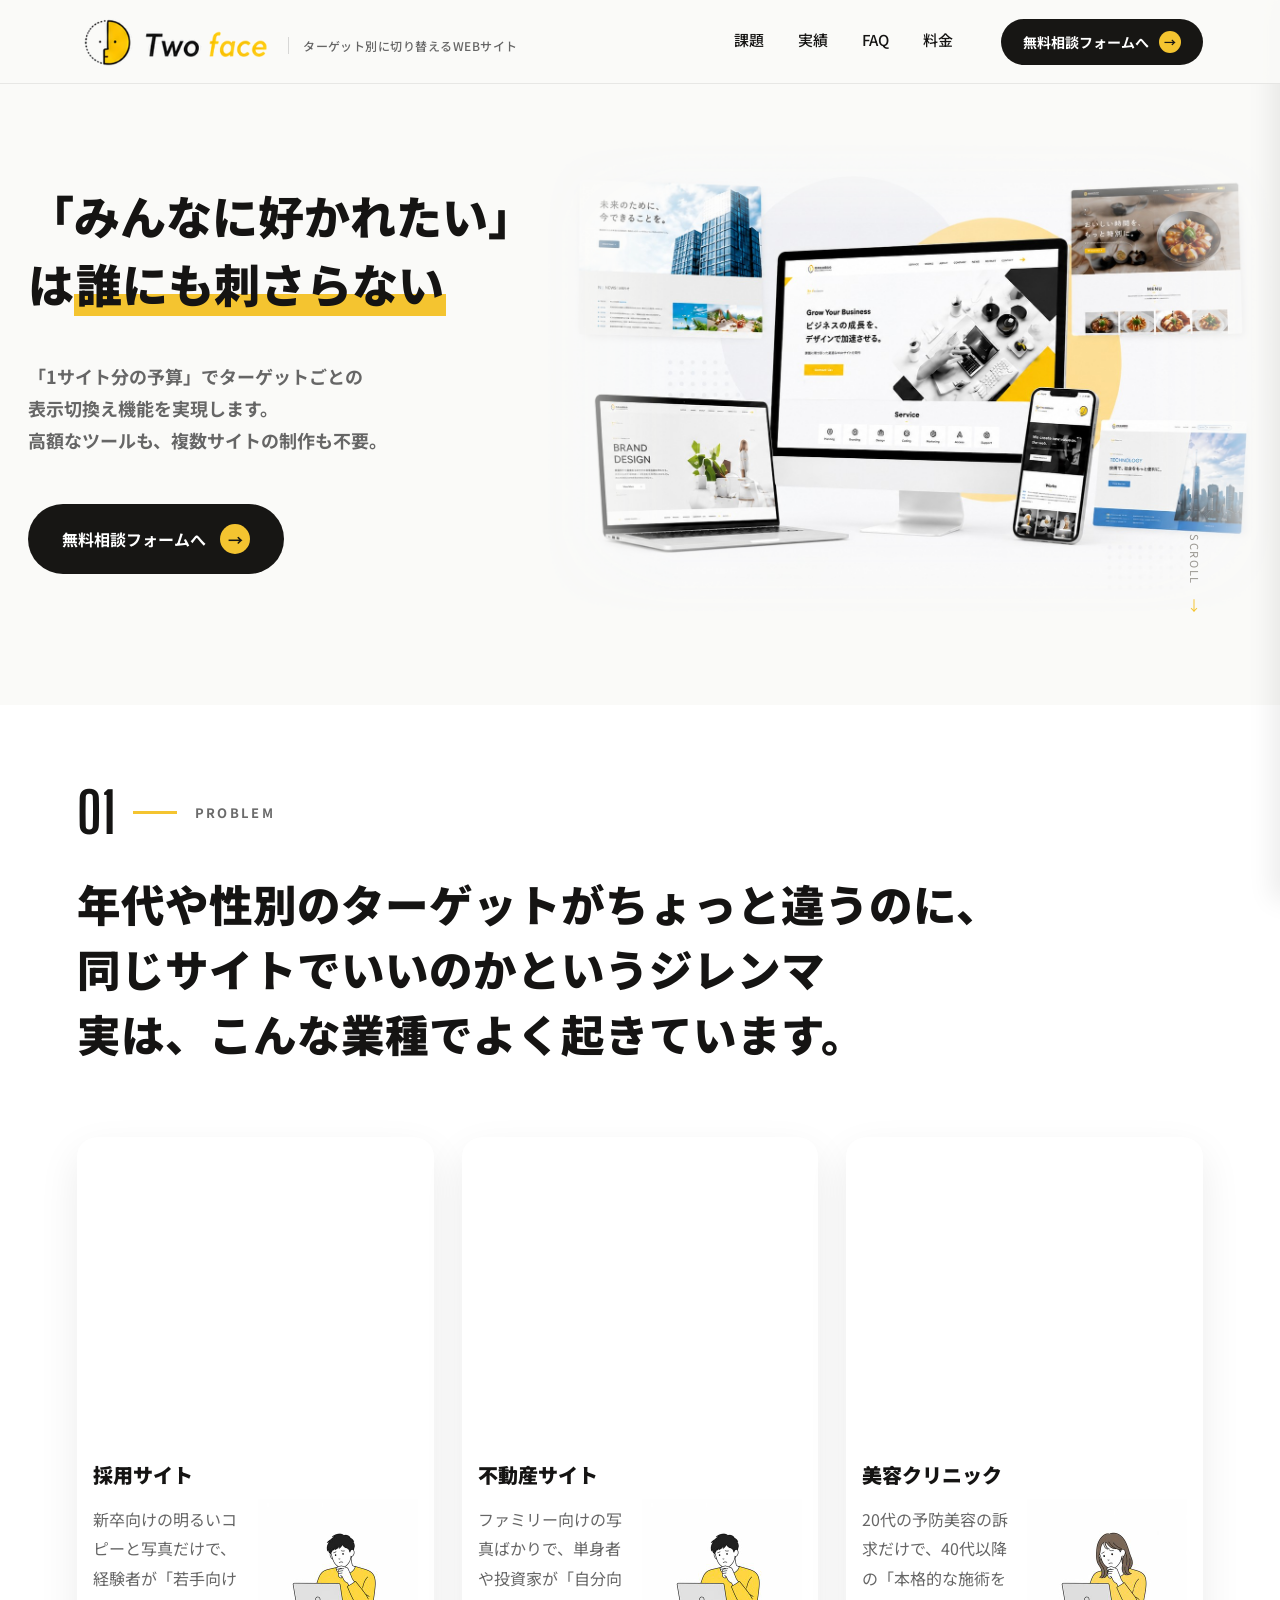
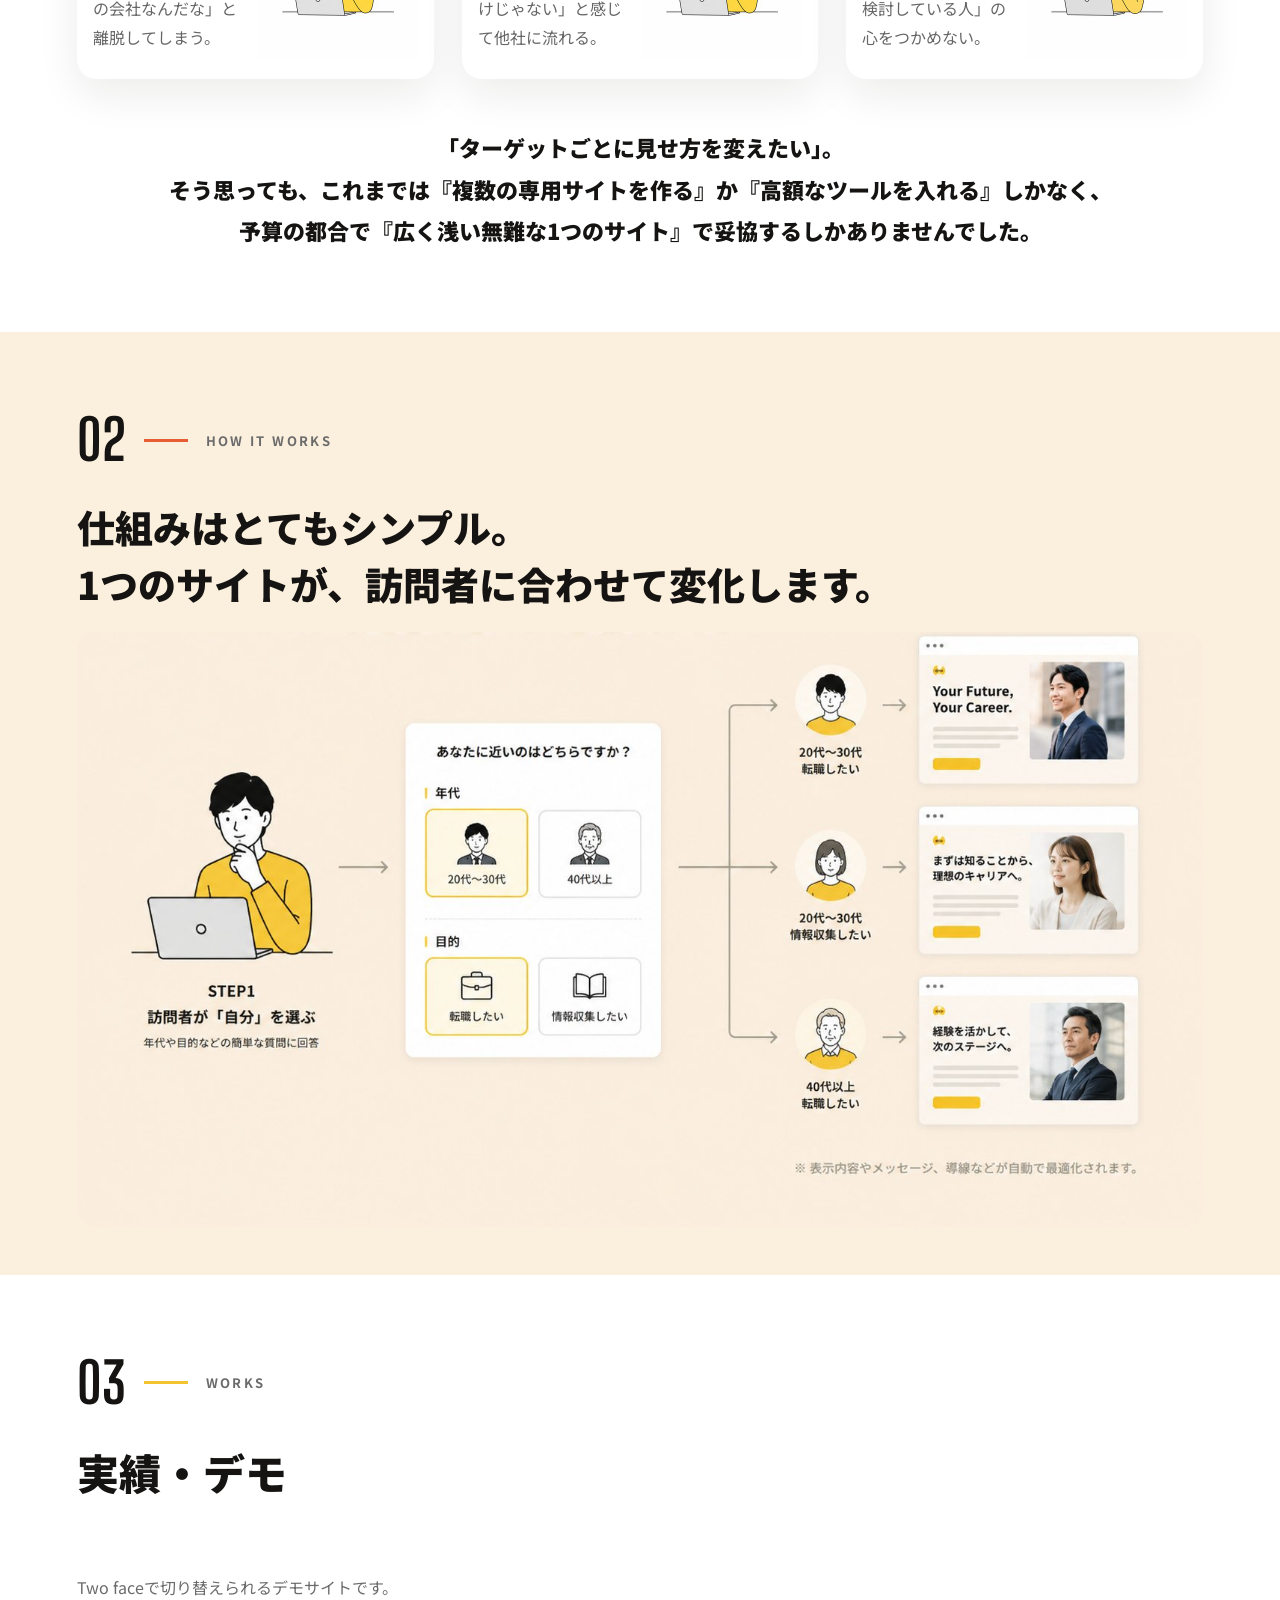
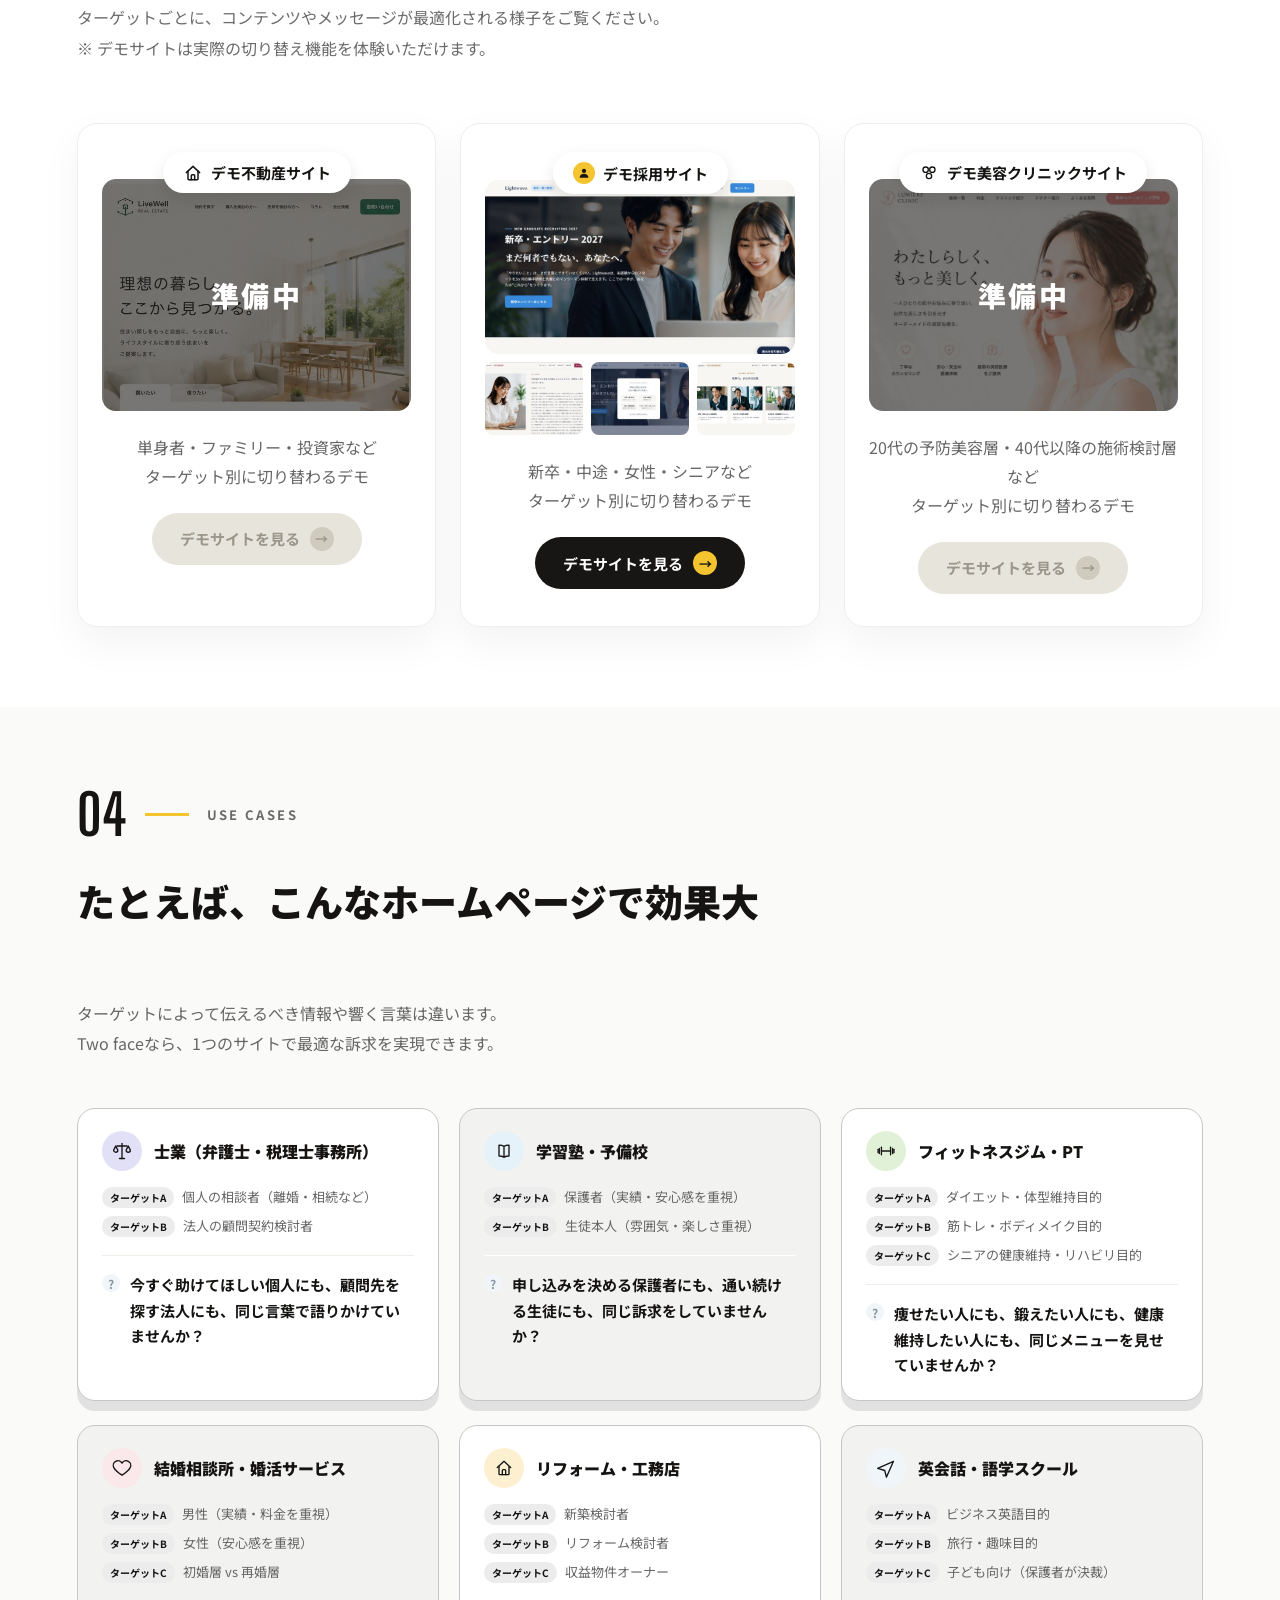
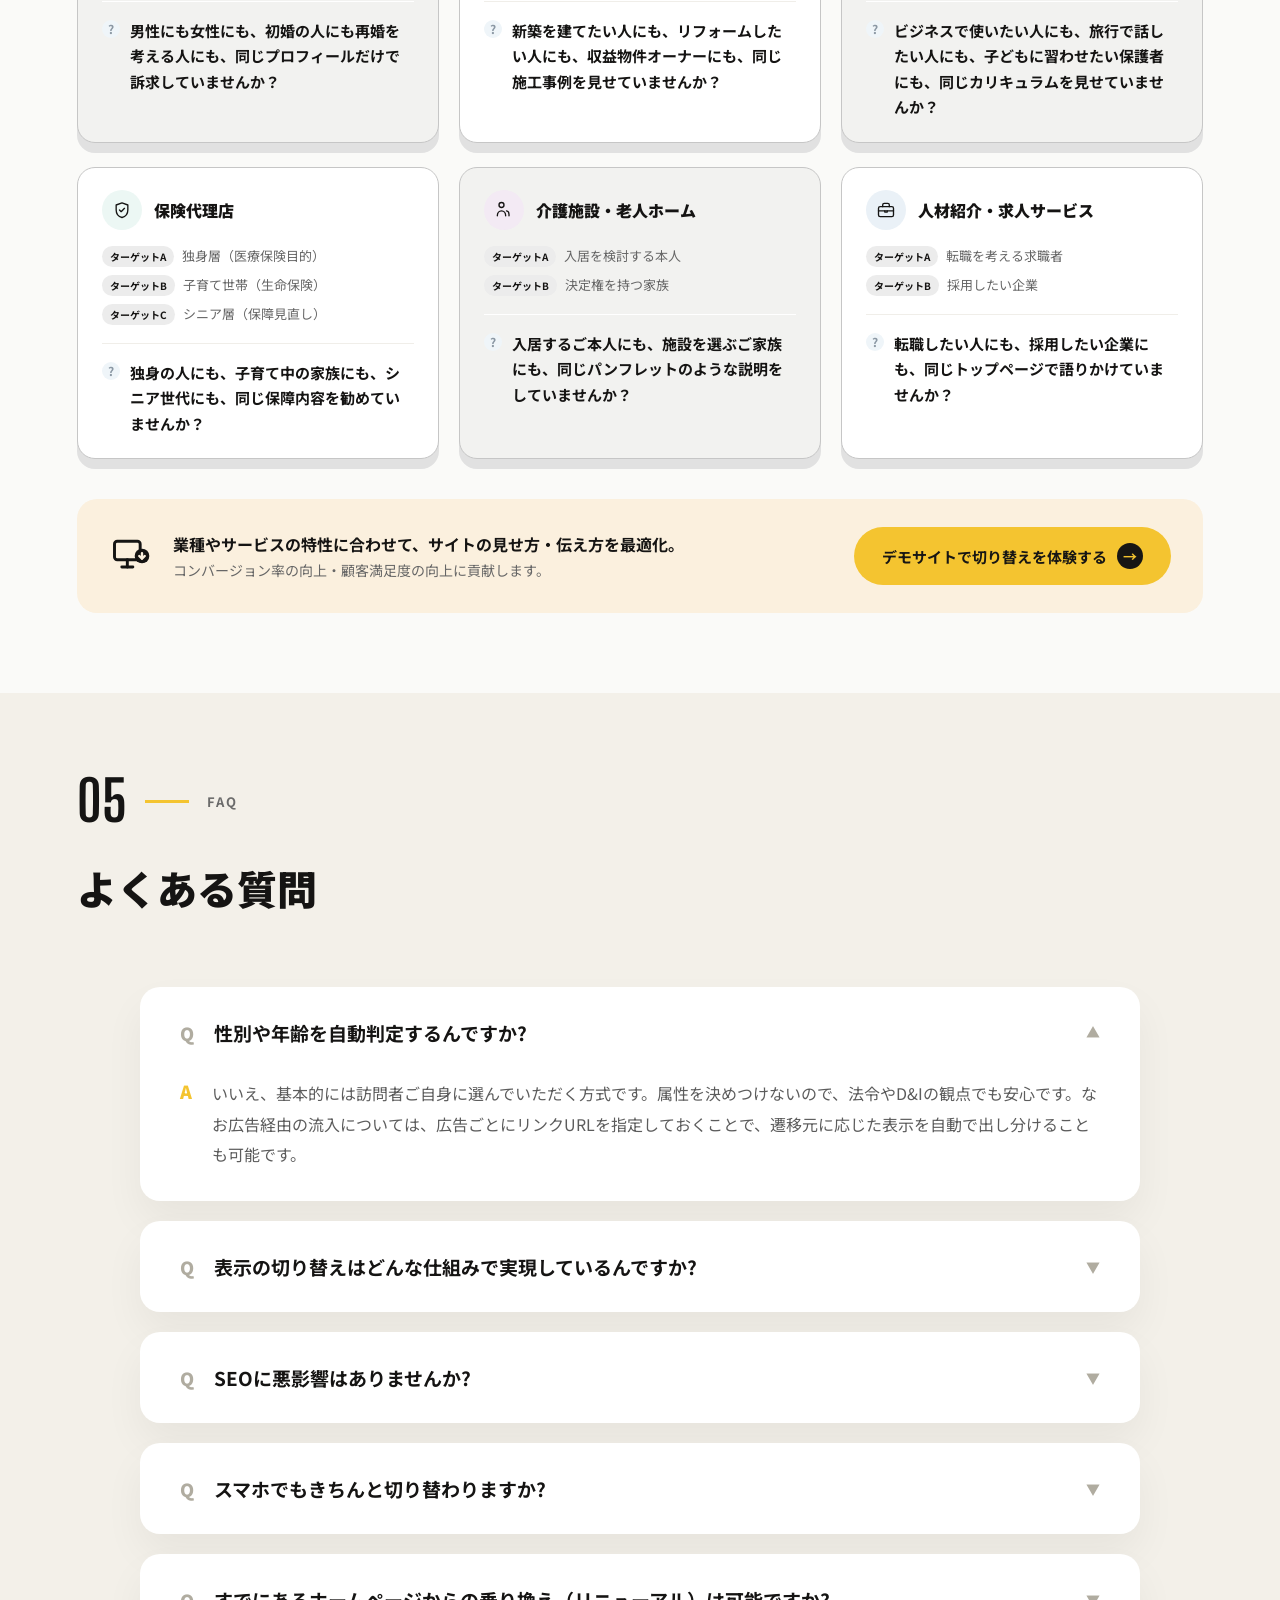
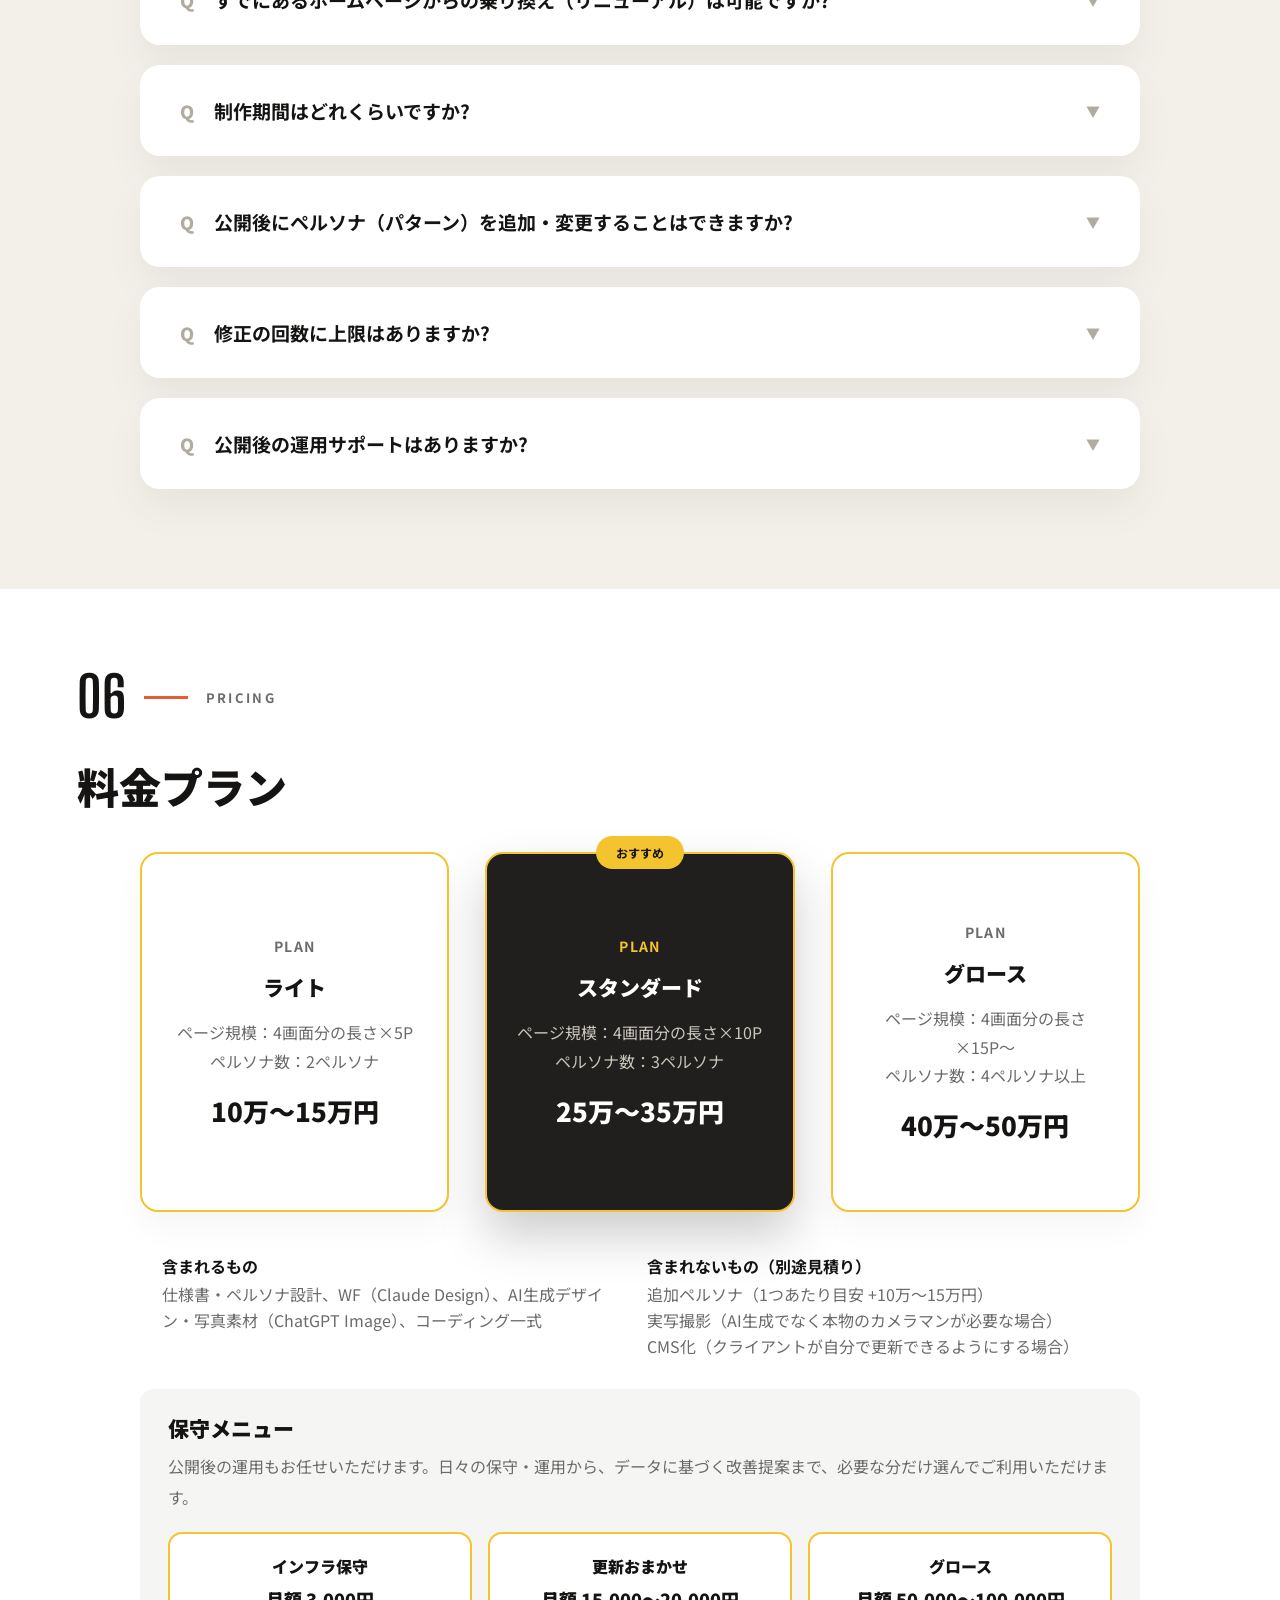
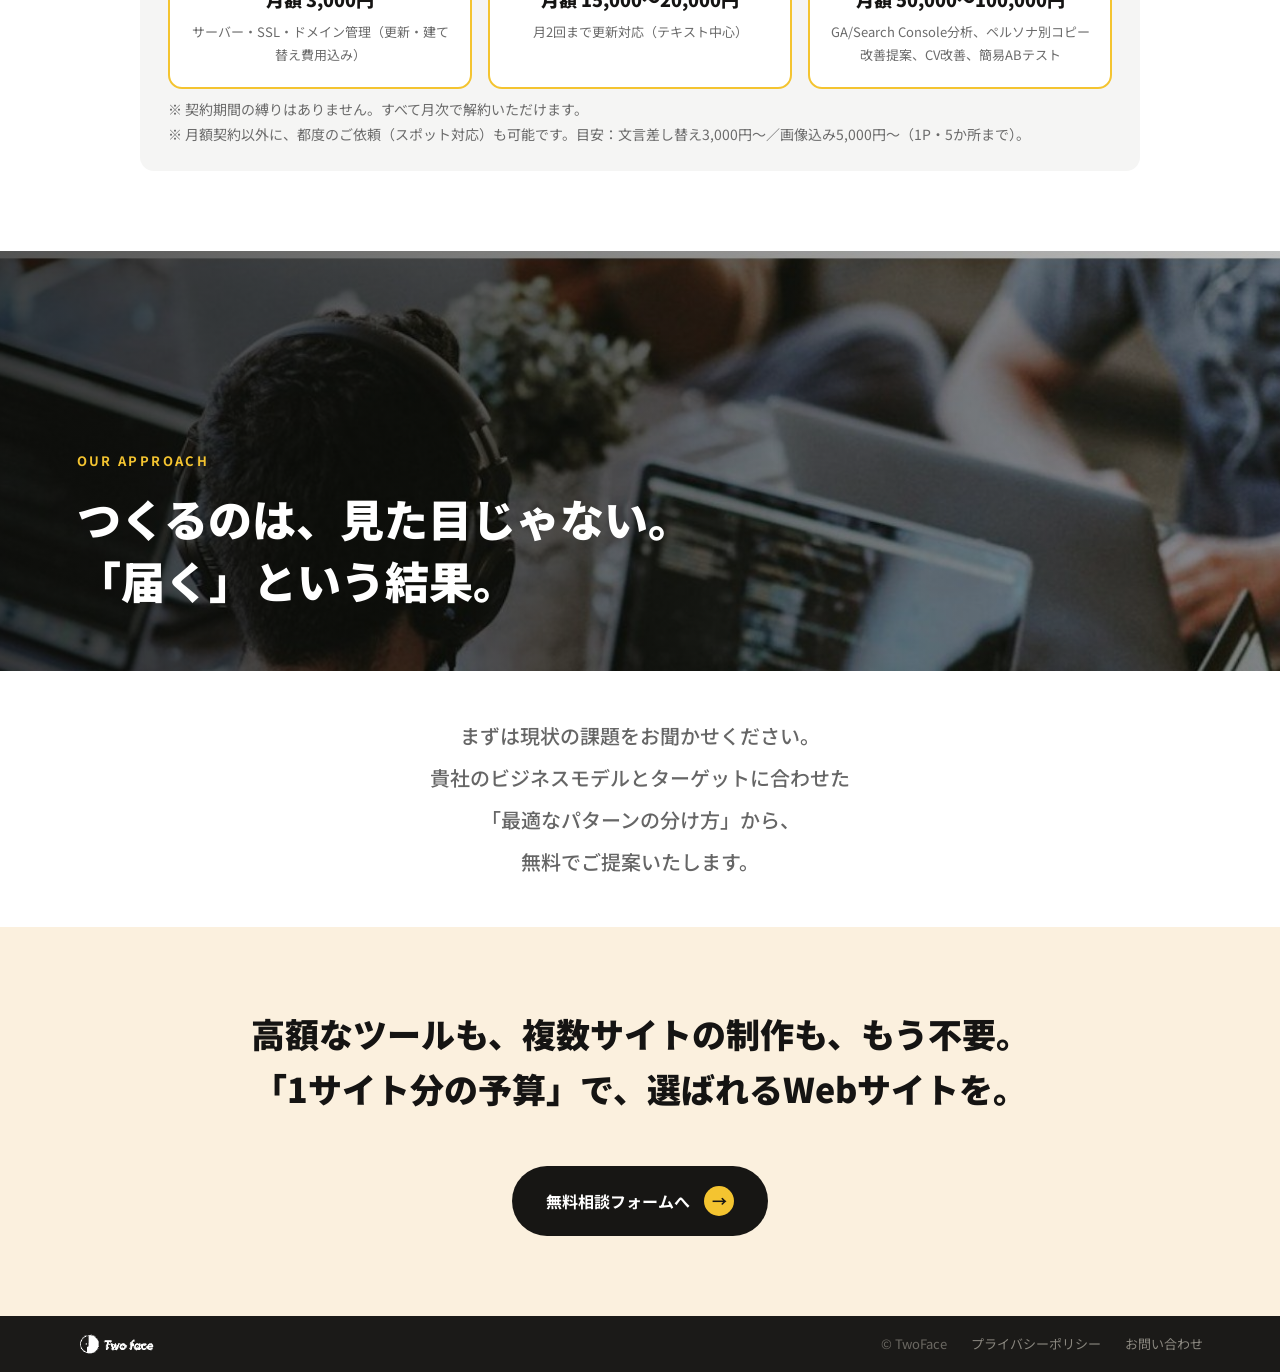
==== commit 502deac5: "Pre-launch polish: a11y fixes, image compression, privacy policy page - Add back-to-top button with " ====
--- a/index.html
+++ b/index.html
@@ -5,6 +5,20 @@
 <meta name="viewport" content="width=device-width, initial-scale=1">
 <title>TwoFace — 1サイト分の制作費で、ターゲットごとのデザインを。</title>
 <meta name="description" content="「みんなに好かれたい」Webサイトは、誰からも選ばれません。1サイト分の制作費で、ターゲットごとにデザインを出し分けるTwoFace方式。">
+
+<link rel="icon" type="image/png" sizes="32x32" href="assets/images/favicon-32.png">
+<link rel="icon" type="image/png" sizes="16x16" href="assets/images/favicon-16.png">
+<link rel="apple-touch-icon" href="assets/images/apple-touch-icon.png">
+
+<meta property="og:type" content="website">
+<meta property="og:locale" content="ja_JP">
+<meta property="og:title" content="TwoFace — 1サイト分の制作費で、ターゲットごとのデザインを。">
+<meta property="og:description" content="「みんなに好かれたい」Webサイトは、誰からも選ばれません。1サイト分の制作費で、ターゲットごとにデザインを出し分けるTwoFace方式。">
+<!-- TODO: OGP画像制作後、ファイルを配置してog:imageのコメントを解除
+<meta property="og:image" content="assets/images/ogp.jpg">
+-->
+<meta name="twitter:card" content="summary_large_image">
+
 <link rel="preconnect" href="https://fonts.googleapis.com">
 <link rel="preconnect" href="https://fonts.gstatic.com" crossorigin>
 <link href="https://fonts.googleapis.com/css2?family=Noto+Sans+JP:wght@400;500;700;900&family=Big+Shoulders+Display:wght@300;500;700&display=swap" rel="stylesheet">
@@ -29,7 +43,7 @@
       <a href="#pricing">料金</a>
     </nav>
 
-    <a class="header-cta" href="#">無料相談フォームへ<span class="arrow">→</span></a>
+    <a class="header-cta" href="#">無料相談フォームへ<span class="arrow" aria-hidden="true">→</span></a>
 
     <button type="button" class="nav-toggle" id="navToggle" aria-expanded="false" aria-controls="mobileDrawer" aria-label="メニューを開く">
       <span></span><span></span><span></span>
@@ -38,13 +52,13 @@
 </header>
 
 <div class="drawer-overlay" id="drawerOverlay"></div>
-<nav class="drawer" id="mobileDrawer" aria-label="モバイルメニュー">
+<nav class="drawer" id="mobileDrawer" aria-label="モバイルメニュー" inert>
   <button type="button" class="drawer-close" id="drawerClose" aria-label="メニューを閉じる">×</button>
   <a href="#problem">課題</a>
   <a href="#works">実績</a>
   <a href="#faq">FAQ</a>
   <a href="#pricing">料金</a>
-  <a class="header-cta drawer-cta" href="#">無料相談フォームへ<span class="arrow">→</span></a>
+  <a class="header-cta drawer-cta" href="#">無料相談フォームへ<span class="arrow" aria-hidden="true">→</span></a>
 </nav>
 
 <!-- HERO -->
@@ -60,7 +74,7 @@
         高額なツールも、<br class="br-mobile">複数サイトの制作も不要。
       </p>
 
-      <a class="cta-button" href="#">無料相談フォームへ<span class="arrow">→</span></a>
+      <a class="cta-button" href="#">無料相談フォームへ<span class="arrow" aria-hidden="true">→</span></a>
 
       <div class="hero-stats">
         <div class="hero-stat">
@@ -79,7 +93,7 @@
     </div>
 
     <div class="hero-media">
-      <img src="assets/images/hero-devices.png" alt="TwoFaceで制作したWebサイトのデバイス別デザイン例">
+      <img src="assets/images/hero-devices.jpg" alt="TwoFaceで制作したWebサイトのデバイス別デザイン例">
     </div>
   </div>
 
@@ -106,7 +120,7 @@
           <h3>採用サイト</h3>
           <div class="body-row">
             <p>新卒向けの明るいコピーと写真だけで、経験者が「若手向けの会社なんだな」と離脱してしまう。</p>
-            <img class="body-illust" src="assets/images/problem-cards-body-men.png" alt="">
+            <img class="body-illust" src="assets/images/problem-cards-body-men.jpg" alt="">
           </div>
         </div>
       </div>
@@ -117,7 +131,7 @@
           <h3>不動産サイト</h3>
           <div class="body-row">
             <p>ファミリー向けの写真ばかりで、単身者や投資家が「自分向けじゃない」と感じて他社に流れる。</p>
-            <img class="body-illust" src="assets/images/problem-cards-body-men.png" alt="">
+            <img class="body-illust" src="assets/images/problem-cards-body-men.jpg" alt="">
           </div>
         </div>
       </div>
@@ -128,7 +142,7 @@
           <h3>美容クリニック</h3>
           <div class="body-row">
             <p>20代の予防美容の訴求だけで、40代以降の「本格的な施術を検討している人」の心をつかめない。</p>
-            <img class="body-illust" src="assets/images/problem-cards-body-women.png" alt="">
+            <img class="body-illust" src="assets/images/problem-cards-body-women.jpg" alt="">
           </div>
         </div>
       </div>
@@ -154,8 +168,8 @@
 
     <div class="flow">
       <picture>
-        <source media="(max-width: 600px)" srcset="assets/images/flow-diagram-sp.png">
-        <img src="assets/images/flow-diagram.png" alt="訪問者が属性を選ぶと、1つのサイトが自動でその人向けの内容に切り替わる仕組みの図解">
+        <source media="(max-width: 600px)" srcset="assets/images/flow-diagram-sp.jpg">
+        <img src="assets/images/flow-diagram.jpg" alt="訪問者が属性を選ぶと、1つのサイトが自動でその人向けの内容に切り替わる仕組みの図解">
       </picture>
     </div>
   </div>
@@ -175,7 +189,7 @@
     <div class="works-grid">
       <div class="works-card works-card--realestate is-preparing">
         <span class="works-card__badge">
-          <svg class="works-card__icon" viewBox="0 0 24 24" fill="none" stroke="currentColor" stroke-width="1.8" stroke-linecap="round" stroke-linejoin="round"><path d="M4 11.5 12 4l8 7.5"/><path d="M6 10v9a1 1 0 0 0 1 1h10a1 1 0 0 0 1-1v-9"/><path d="M10 20v-5a1 1 0 0 1 1-1h2a1 1 0 0 1 1 1v5"/></svg>
+          <svg aria-hidden="true" class="works-card__icon" viewBox="0 0 24 24" fill="none" stroke="currentColor" stroke-width="1.8" stroke-linecap="round" stroke-linejoin="round"><path d="M4 11.5 12 4l8 7.5"/><path d="M6 10v9a1 1 0 0 0 1 1h10a1 1 0 0 0 1-1v-9"/><path d="M10 20v-5a1 1 0 0 1 1-1h2a1 1 0 0 1 1 1v5"/></svg>
           デモ不動産サイト
         </span>
         <div class="works-card__shot-wrap">
@@ -183,29 +197,29 @@
           <div class="works-card__overlay"><span>準備中</span></div>
         </div>
         <p class="works-card__caption">単身者・ファミリー・投資家など<br>ターゲット別に切り替わるデモ</p>
-        <span class="works-card__cta">デモサイトを見る<span class="arrow">→</span></span>
+        <span class="works-card__cta">デモサイトを見る<span class="arrow" aria-hidden="true">→</span></span>
       </div>
 
       <div class="works-card works-card--recruit">
         <span class="works-card__badge">
-          <span class="works-card__badge-icon"><svg viewBox="0 0 24 24" fill="#171614"><circle cx="12" cy="8.5" r="3.6"/><path d="M4.5 20c0-4.1 3.4-6.7 7.5-6.7s7.5 2.6 7.5 6.7"/></svg></span>
+          <span class="works-card__badge-icon"><svg aria-hidden="true" viewBox="0 0 24 24" fill="#171614"><circle cx="12" cy="8.5" r="3.6"/><path d="M4.5 20c0-4.1 3.4-6.7 7.5-6.7s7.5 2.6 7.5 6.7"/></svg></span>
           デモ採用サイト
         </span>
         <div class="works-card__shot-wrap">
-          <img class="works-card__shot" src="assets/images/demo-newgrad.png" alt="採用デモサイトのイメージ（新卒・第二新卒表示）">
+          <img class="works-card__shot" src="assets/images/demo-newgrad.jpg" alt="採用デモサイトのイメージ（新卒・第二新卒表示）">
         </div>
         <div class="works-card__thumbs">
-          <img src="assets/images/demo-women.png" alt="女性・時短両立層を選んだ場合の表示">
-          <img src="assets/images/demo-select.png" alt="属性を選ぶ入口のモーダル">
-          <img src="assets/images/demo-senior.png" alt="シニア・セカンドキャリアを選んだ場合の表示">
+          <img src="assets/images/demo-women.jpg" alt="女性・時短両立層を選んだ場合の表示">
+          <img src="assets/images/demo-select.jpg" alt="属性を選ぶ入口のモーダル">
+          <img src="assets/images/demo-senior.jpg" alt="シニア・セカンドキャリアを選んだ場合の表示">
         </div>
         <p class="works-card__caption">新卒・中途・女性・シニアなど<br>ターゲット別に切り替わるデモ</p>
-        <a class="works-card__cta" href="https://lightwave-recruit-demo.jaga291.workers.dev/" data-demo-link target="_blank" rel="noopener">デモサイトを見る<span class="arrow">→</span></a>
+        <a class="works-card__cta" href="https://lightwave-recruit-demo.jaga291.workers.dev/" data-demo-link target="_blank" rel="noopener">デモサイトを見る<span class="arrow" aria-hidden="true">→</span></a>
       </div>
 
       <div class="works-card works-card--clinic is-preparing">
         <span class="works-card__badge">
-          <svg class="works-card__icon" viewBox="0 0 24 24" fill="none" stroke="currentColor" stroke-width="1.6" stroke-linecap="round" stroke-linejoin="round"><circle cx="8" cy="8" r="3.2"/><circle cx="16" cy="8" r="3.2"/><circle cx="12" cy="15.6" r="3.2"/></svg>
+          <svg aria-hidden="true" class="works-card__icon" viewBox="0 0 24 24" fill="none" stroke="currentColor" stroke-width="1.6" stroke-linecap="round" stroke-linejoin="round"><circle cx="8" cy="8" r="3.2"/><circle cx="16" cy="8" r="3.2"/><circle cx="12" cy="15.6" r="3.2"/></svg>
           デモ美容クリニックサイト
         </span>
         <div class="works-card__shot-wrap">
@@ -213,7 +227,7 @@
           <div class="works-card__overlay"><span>準備中</span></div>
         </div>
         <p class="works-card__caption">20代の予防美容層・40代以降の施術検討層など<br>ターゲット別に切り替わるデモ</p>
-        <span class="works-card__cta">デモサイトを見る<span class="arrow">→</span></span>
+        <span class="works-card__cta">デモサイトを見る<span class="arrow" aria-hidden="true">→</span></span>
       </div>
     </div>
   </div>
@@ -236,7 +250,7 @@
       <div class="usecase-card">
         <div class="usecase-card__head">
           <span class="usecase-card__icon usecase-card__icon--01">
-          <svg viewBox="0 0 24 24" fill="none" stroke="currentColor" stroke-width="1.6" stroke-linecap="round" stroke-linejoin="round"><path d="M12 3v18"/><path d="M6 6h12"/><path d="M4.5 6 2 11a2.5 2.5 0 0 0 5 0L4.5 6Z"/><path d="M19.5 6 17 11a2.5 2.5 0 0 0 5 0L19.5 6Z"/><path d="M9 21h6"/></svg>
+          <svg aria-hidden="true" viewBox="0 0 24 24" fill="none" stroke="currentColor" stroke-width="1.6" stroke-linecap="round" stroke-linejoin="round"><path d="M12 3v18"/><path d="M6 6h12"/><path d="M4.5 6 2 11a2.5 2.5 0 0 0 5 0L4.5 6Z"/><path d="M19.5 6 17 11a2.5 2.5 0 0 0 5 0L19.5 6Z"/><path d="M9 21h6"/></svg>
         </span>
           <h3>士業（弁護士・税理士事務所）</h3>
         </div>
@@ -244,13 +258,13 @@
           <div><span class="tag">ターゲットA</span><p>個人の相談者（離婚・相続など）</p></div>
           <div><span class="tag">ターゲットB</span><p>法人の顧問契約検討者</p></div>
         </div>
-        <div class="usecase-card__question"><span class="q">?</span><p>今すぐ助けてほしい個人にも、顧問先を探す法人にも、同じ言葉で語りかけていませんか？</p></div>
+        <div class="usecase-card__question"><span class="q" aria-hidden="true">?</span><p>今すぐ助けてほしい個人にも、顧問先を探す法人にも、同じ言葉で語りかけていませんか？</p></div>
       </div>
 
       <div class="usecase-card">
         <div class="usecase-card__head">
           <span class="usecase-card__icon usecase-card__icon--02">
-          <svg viewBox="0 0 24 24" fill="none" stroke="currentColor" stroke-width="1.6" stroke-linecap="round" stroke-linejoin="round"><path d="M12 6.5c-1.5-1.2-3.5-1.5-6-1.5v13c2.5 0 4.5.3 6 1.5 1.5-1.2 3.5-1.5 6-1.5V5c-2.5 0-4.5.3-6 1.5Z"/><path d="M12 6.5v13"/></svg>
+          <svg aria-hidden="true" viewBox="0 0 24 24" fill="none" stroke="currentColor" stroke-width="1.6" stroke-linecap="round" stroke-linejoin="round"><path d="M12 6.5c-1.5-1.2-3.5-1.5-6-1.5v13c2.5 0 4.5.3 6 1.5 1.5-1.2 3.5-1.5 6-1.5V5c-2.5 0-4.5.3-6 1.5Z"/><path d="M12 6.5v13"/></svg>
         </span>
           <h3>学習塾・予備校</h3>
         </div>
@@ -258,13 +272,13 @@
           <div><span class="tag">ターゲットA</span><p>保護者（実績・安心感を重視）</p></div>
           <div><span class="tag">ターゲットB</span><p>生徒本人（雰囲気・楽しさ重視）</p></div>
         </div>
-        <div class="usecase-card__question"><span class="q">?</span><p>申し込みを決める保護者にも、通い続ける生徒にも、同じ訴求をしていませんか？</p></div>
+        <div class="usecase-card__question"><span class="q" aria-hidden="true">?</span><p>申し込みを決める保護者にも、通い続ける生徒にも、同じ訴求をしていませんか？</p></div>
       </div>
 
       <div class="usecase-card">
         <div class="usecase-card__head">
           <span class="usecase-card__icon usecase-card__icon--03">
-          <svg viewBox="0 0 24 24" fill="none" stroke="currentColor" stroke-width="1.6" stroke-linecap="round" stroke-linejoin="round"><path d="M4 9v6"/><path d="M2.5 10v4"/><path d="M6.5 7.5v9"/><path d="M17.5 7.5v9"/><path d="M20 9v6"/><path d="M21.5 10v4"/><path d="M6.5 12h11"/></svg>
+          <svg aria-hidden="true" viewBox="0 0 24 24" fill="none" stroke="currentColor" stroke-width="1.6" stroke-linecap="round" stroke-linejoin="round"><path d="M4 9v6"/><path d="M2.5 10v4"/><path d="M6.5 7.5v9"/><path d="M17.5 7.5v9"/><path d="M20 9v6"/><path d="M21.5 10v4"/><path d="M6.5 12h11"/></svg>
         </span>
           <h3>フィットネスジム・PT</h3>
         </div>
@@ -273,13 +287,13 @@
           <div><span class="tag">ターゲットB</span><p>筋トレ・ボディメイク目的</p></div>
           <div><span class="tag">ターゲットC</span><p>シニアの健康維持・リハビリ目的</p></div>
         </div>
-        <div class="usecase-card__question"><span class="q">?</span><p>痩せたい人にも、鍛えたい人にも、健康維持したい人にも、同じメニューを見せていませんか？</p></div>
+        <div class="usecase-card__question"><span class="q" aria-hidden="true">?</span><p>痩せたい人にも、鍛えたい人にも、健康維持したい人にも、同じメニューを見せていませんか？</p></div>
       </div>
 
       <div class="usecase-card">
         <div class="usecase-card__head">
           <span class="usecase-card__icon usecase-card__icon--04">
-          <svg viewBox="0 0 24 24" fill="none" stroke="currentColor" stroke-width="1.6" stroke-linecap="round" stroke-linejoin="round"><path d="M12 20.5s-7.5-4.6-9.8-9A5 5 0 0 1 12 6.2 5 5 0 0 1 21.8 11.5c-2.3 4.4-9.8 9-9.8 9Z"/></svg>
+          <svg aria-hidden="true" viewBox="0 0 24 24" fill="none" stroke="currentColor" stroke-width="1.6" stroke-linecap="round" stroke-linejoin="round"><path d="M12 20.5s-7.5-4.6-9.8-9A5 5 0 0 1 12 6.2 5 5 0 0 1 21.8 11.5c-2.3 4.4-9.8 9-9.8 9Z"/></svg>
         </span>
           <h3>結婚相談所・婚活サービス</h3>
         </div>
@@ -288,13 +302,13 @@
           <div><span class="tag">ターゲットB</span><p>女性（安心感を重視）</p></div>
           <div><span class="tag">ターゲットC</span><p>初婚層 vs 再婚層</p></div>
         </div>
-        <div class="usecase-card__question"><span class="q">?</span><p>男性にも女性にも、初婚の人にも再婚を考える人にも、同じプロフィールだけで訴求していませんか？</p></div>
+        <div class="usecase-card__question"><span class="q" aria-hidden="true">?</span><p>男性にも女性にも、初婚の人にも再婚を考える人にも、同じプロフィールだけで訴求していませんか？</p></div>
       </div>
 
       <div class="usecase-card">
         <div class="usecase-card__head">
           <span class="usecase-card__icon usecase-card__icon--05">
-          <svg viewBox="0 0 24 24" fill="none" stroke="currentColor" stroke-width="1.6" stroke-linecap="round" stroke-linejoin="round"><path d="M4 11.5 12 4l8 7.5"/><path d="M6 10v9a1 1 0 0 0 1 1h10a1 1 0 0 0 1-1v-9"/><path d="M10 20v-5a1 1 0 0 1 1-1h2a1 1 0 0 1 1 1v5"/></svg>
+          <svg aria-hidden="true" viewBox="0 0 24 24" fill="none" stroke="currentColor" stroke-width="1.6" stroke-linecap="round" stroke-linejoin="round"><path d="M4 11.5 12 4l8 7.5"/><path d="M6 10v9a1 1 0 0 0 1 1h10a1 1 0 0 0 1-1v-9"/><path d="M10 20v-5a1 1 0 0 1 1-1h2a1 1 0 0 1 1 1v5"/></svg>
         </span>
           <h3>リフォーム・工務店</h3>
         </div>
@@ -303,13 +317,13 @@
           <div><span class="tag">ターゲットB</span><p>リフォーム検討者</p></div>
           <div><span class="tag">ターゲットC</span><p>収益物件オーナー</p></div>
         </div>
-        <div class="usecase-card__question"><span class="q">?</span><p>新築を建てたい人にも、リフォームしたい人にも、収益物件オーナーにも、同じ施工事例を見せていませんか？</p></div>
+        <div class="usecase-card__question"><span class="q" aria-hidden="true">?</span><p>新築を建てたい人にも、リフォームしたい人にも、収益物件オーナーにも、同じ施工事例を見せていませんか？</p></div>
       </div>
 
       <div class="usecase-card">
         <div class="usecase-card__head">
           <span class="usecase-card__icon usecase-card__icon--06">
-          <svg viewBox="0 0 24 24" fill="none" stroke="currentColor" stroke-width="1.6" stroke-linecap="round" stroke-linejoin="round"><path d="M2 12.5 21 4l-8.5 19-2-8-8.5-2.5Z"/></svg>
+          <svg aria-hidden="true" viewBox="0 0 24 24" fill="none" stroke="currentColor" stroke-width="1.6" stroke-linecap="round" stroke-linejoin="round"><path d="M2 12.5 21 4l-8.5 19-2-8-8.5-2.5Z"/></svg>
         </span>
           <h3>英会話・語学スクール</h3>
         </div>
@@ -318,13 +332,13 @@
           <div><span class="tag">ターゲットB</span><p>旅行・趣味目的</p></div>
           <div><span class="tag">ターゲットC</span><p>子ども向け（保護者が決裁）</p></div>
         </div>
-        <div class="usecase-card__question"><span class="q">?</span><p>ビジネスで使いたい人にも、旅行で話したい人にも、子どもに習わせたい保護者にも、同じカリキュラムを見せていませんか？</p></div>
+        <div class="usecase-card__question"><span class="q" aria-hidden="true">?</span><p>ビジネスで使いたい人にも、旅行で話したい人にも、子どもに習わせたい保護者にも、同じカリキュラムを見せていませんか？</p></div>
       </div>
 
       <div class="usecase-card">
         <div class="usecase-card__head">
           <span class="usecase-card__icon usecase-card__icon--07">
-          <svg viewBox="0 0 24 24" fill="none" stroke="currentColor" stroke-width="1.6" stroke-linecap="round" stroke-linejoin="round"><path d="M12 3.5 19 6v6c0 5-3 8-7 9-4-1-7-4-7-9V6l7-2.5Z"/><path d="M9 12l2 2 4-4"/></svg>
+          <svg aria-hidden="true" viewBox="0 0 24 24" fill="none" stroke="currentColor" stroke-width="1.6" stroke-linecap="round" stroke-linejoin="round"><path d="M12 3.5 19 6v6c0 5-3 8-7 9-4-1-7-4-7-9V6l7-2.5Z"/><path d="M9 12l2 2 4-4"/></svg>
         </span>
           <h3>保険代理店</h3>
         </div>
@@ -333,13 +347,13 @@
           <div><span class="tag">ターゲットB</span><p>子育て世帯（生命保険）</p></div>
           <div><span class="tag">ターゲットC</span><p>シニア層（保障見直し）</p></div>
         </div>
-        <div class="usecase-card__question"><span class="q">?</span><p>独身の人にも、子育て中の家族にも、シニア世代にも、同じ保障内容を勧めていませんか？</p></div>
+        <div class="usecase-card__question"><span class="q" aria-hidden="true">?</span><p>独身の人にも、子育て中の家族にも、シニア世代にも、同じ保障内容を勧めていませんか？</p></div>
       </div>
 
       <div class="usecase-card">
         <div class="usecase-card__head">
           <span class="usecase-card__icon usecase-card__icon--08">
-          <svg viewBox="0 0 24 24" fill="none" stroke="currentColor" stroke-width="1.6" stroke-linecap="round" stroke-linejoin="round"><circle cx="9" cy="6" r="3"/><path d="M4 19c0-3.5 2.2-6 5-6s5 2.5 5 6"/><path d="M15 13c1.8.3 3 1.8 3 4v2"/></svg>
+          <svg aria-hidden="true" viewBox="0 0 24 24" fill="none" stroke="currentColor" stroke-width="1.6" stroke-linecap="round" stroke-linejoin="round"><circle cx="9" cy="6" r="3"/><path d="M4 19c0-3.5 2.2-6 5-6s5 2.5 5 6"/><path d="M15 13c1.8.3 3 1.8 3 4v2"/></svg>
         </span>
           <h3>介護施設・老人ホーム</h3>
         </div>
@@ -347,13 +361,13 @@
           <div><span class="tag">ターゲットA</span><p>入居を検討する本人</p></div>
           <div><span class="tag">ターゲットB</span><p>決定権を持つ家族</p></div>
         </div>
-        <div class="usecase-card__question"><span class="q">?</span><p>入居するご本人にも、施設を選ぶご家族にも、同じパンフレットのような説明をしていませんか？</p></div>
+        <div class="usecase-card__question"><span class="q" aria-hidden="true">?</span><p>入居するご本人にも、施設を選ぶご家族にも、同じパンフレットのような説明をしていませんか？</p></div>
       </div>
 
       <div class="usecase-card">
         <div class="usecase-card__head">
           <span class="usecase-card__icon usecase-card__icon--09">
-          <svg viewBox="0 0 24 24" fill="none" stroke="currentColor" stroke-width="1.6" stroke-linecap="round" stroke-linejoin="round"><rect x="3" y="8" width="18" height="12" rx="2"/><path d="M8 8V6a2 2 0 0 1 2-2h4a2 2 0 0 1 2 2v2"/><path d="M3 13h18"/><path d="M10.5 13v1.5h3V13"/></svg>
+          <svg aria-hidden="true" viewBox="0 0 24 24" fill="none" stroke="currentColor" stroke-width="1.6" stroke-linecap="round" stroke-linejoin="round"><rect x="3" y="8" width="18" height="12" rx="2"/><path d="M8 8V6a2 2 0 0 1 2-2h4a2 2 0 0 1 2 2v2"/><path d="M3 13h18"/><path d="M10.5 13v1.5h3V13"/></svg>
         </span>
           <h3>人材紹介・求人サービス</h3>
         </div>
@@ -361,21 +375,21 @@
           <div><span class="tag">ターゲットA</span><p>転職を考える求職者</p></div>
           <div><span class="tag">ターゲットB</span><p>採用したい企業</p></div>
         </div>
-        <div class="usecase-card__question"><span class="q">?</span><p>転職したい人にも、採用したい企業にも、同じトップページで語りかけていませんか？</p></div>
+        <div class="usecase-card__question"><span class="q" aria-hidden="true">?</span><p>転職したい人にも、採用したい企業にも、同じトップページで語りかけていませんか？</p></div>
       </div>
     </div>
 
     <div class="usecases-cta">
       <div class="usecases-cta__text">
         <span class="usecases-cta__icon">
-          <svg viewBox="0 0 24 24" fill="none" stroke="currentColor" stroke-width="1.6" stroke-linecap="round" stroke-linejoin="round"><rect x="3" y="4" width="14" height="10" rx="1.5"/><path d="M7 18h6"/><path d="M10 14v4"/><circle cx="18" cy="12" r="4" fill="currentColor" stroke="none"/><path d="M18 10.5v3M16.5 12l1.5 1.5 1.5-1.5" stroke="#fbf0de" stroke-width="1.3"/></svg>
+          <svg aria-hidden="true" viewBox="0 0 24 24" fill="none" stroke="currentColor" stroke-width="1.6" stroke-linecap="round" stroke-linejoin="round"><rect x="3" y="4" width="14" height="10" rx="1.5"/><path d="M7 18h6"/><path d="M10 14v4"/><circle cx="18" cy="12" r="4" fill="currentColor" stroke="none"/><path d="M18 10.5v3M16.5 12l1.5 1.5 1.5-1.5" stroke="#fbf0de" stroke-width="1.3"/></svg>
         </span>
         <div>
           <p class="usecases-cta__main">業種やサービスの特性に合わせて、サイトの見せ方・伝え方を最適化。</p>
           <p class="usecases-cta__sub">コンバージョン率の向上・顧客満足度の向上に貢献します。</p>
         </div>
       </div>
-      <a class="usecases-cta__button" href="https://lightwave-recruit-demo.jaga291.workers.dev/" data-demo-link target="_blank" rel="noopener">デモサイトで切り替えを体験する<span class="arrow">→</span></a>
+      <a class="usecases-cta__button" href="https://lightwave-recruit-demo.jaga291.workers.dev/" data-demo-link target="_blank" rel="noopener">デモサイトで切り替えを体験する<span class="arrow" aria-hidden="true">→</span></a>
     </div>
   </div>
 </section>
@@ -391,48 +405,48 @@
     <h2>よくある質問</h2>
 
     <details class="faq-item is-open" open>
-      <summary class="q"><span>Q</span><h3>性別や年齢を自動判定するんですか?</h3><span class="chevron">▼</span></summary>
-      <div class="a"><span>A</span><p>いいえ、基本的には訪問者ご自身に選んでいただく方式です。属性を決めつけないので、法令やD&amp;Iの観点でも安心です。なお広告経由の流入については、広告ごとにリンクURLを指定しておくことで、遷移元に応じた表示を自動で出し分けることも可能です。</p></div>
-    </details>
-
-    <details class="faq-item">
-      <summary class="q"><span>Q</span><h3>表示の切り替えはどんな仕組みで実現しているんですか?</h3><span class="chevron">▼</span></summary>
-      <div class="a"><span>A</span><p>訪問者の選択（またはリンク元の情報）をもとに、同じURL・同じサーバー上で表示するコンテンツを動的に切り替えます。裏側は1つのサイトなので、更新や管理の手間は増えません。</p></div>
-    </details>
-
-    <details class="faq-item">
-      <summary class="q"><span>Q</span><h3>SEOに悪影響はありませんか?</h3><span class="chevron">▼</span></summary>
-      <div class="a"><span>A</span><p>検索エンジンには通常の1サイトとして認識されるよう設計するため、重複コンテンツによる評価低下のリスクを抑えられます。</p></div>
-    </details>
-
-    <details class="faq-item">
-      <summary class="q"><span>Q</span><h3>スマホでもきちんと切り替わりますか?</h3><span class="chevron">▼</span></summary>
-      <div class="a"><span>A</span><p>はい、PC・スマホ・タブレットいずれも同じ仕組みで対応し、レスポンシブデザインで表示されます。</p></div>
-    </details>
-
-    <details class="faq-item">
-      <summary class="q"><span>Q</span><h3>すでにあるホームページからの乗り換え（リニューアル）は可能ですか?</h3><span class="chevron">▼</span></summary>
-      <div class="a"><span>A</span><p>可能です。現行サイトの内容を活かしながら、ターゲット別のパターンを新たに設計し直せます。</p></div>
-    </details>
-
-    <details class="faq-item">
-      <summary class="q"><span>Q</span><h3>制作期間はどれくらいですか?</h3><span class="chevron">▼</span></summary>
-      <div class="a"><span>A</span><p>ページ数などの規模によりますが、5Pくらいの小規模サイトで1ヶ月が目安です。</p></div>
-    </details>
-
-    <details class="faq-item">
-      <summary class="q"><span>Q</span><h3>公開後にペルソナ（パターン）を追加・変更することはできますか?</h3><span class="chevron">▼</span></summary>
-      <div class="a"><span>A</span><p>可能です。追加ペルソナは1つあたり+10万〜15万円が目安です。</p></div>
-    </details>
-
-    <details class="faq-item">
-      <summary class="q"><span>Q</span><h3>修正の回数に上限はありますか?</h3><span class="chevron">▼</span></summary>
-      <div class="a"><span>A</span><p>プランに応じて基本の修正回数を設けています。詳細はお見積もり時にご案内します。</p></div>
-    </details>
-
-    <details class="faq-item">
-      <summary class="q"><span>Q</span><h3>公開後の運用サポートはありますか?</h3><span class="chevron">▼</span></summary>
-      <div class="a"><span>A</span><p>インフラ保守（月額3,000円〜）から、分析・改善提案まで行うグロースプラン（月額50,000円〜）まで、選択式でご用意しています。すべて月次解約可なので、必要な分だけ気軽にお使いいただけます。</p></div>
+      <summary class="q"><span aria-hidden="true">Q</span><h3>性別や年齢を自動判定するんですか?</h3><span class="chevron" aria-hidden="true">▼</span></summary>
+      <div class="a"><span aria-hidden="true">A</span><p>いいえ、基本的には訪問者ご自身に選んでいただく方式です。属性を決めつけないので、法令やD&amp;Iの観点でも安心です。なお広告経由の流入については、広告ごとにリンクURLを指定しておくことで、遷移元に応じた表示を自動で出し分けることも可能です。</p></div>
+    </details>
+
+    <details class="faq-item">
+      <summary class="q"><span aria-hidden="true">Q</span><h3>表示の切り替えはどんな仕組みで実現しているんですか?</h3><span class="chevron" aria-hidden="true">▼</span></summary>
+      <div class="a"><span aria-hidden="true">A</span><p>訪問者の選択（またはリンク元の情報）をもとに、同じURL・同じサーバー上で表示するコンテンツを動的に切り替えます。裏側は1つのサイトなので、更新や管理の手間は増えません。</p></div>
+    </details>
+
+    <details class="faq-item">
+      <summary class="q"><span aria-hidden="true">Q</span><h3>SEOに悪影響はありませんか?</h3><span class="chevron" aria-hidden="true">▼</span></summary>
+      <div class="a"><span aria-hidden="true">A</span><p>検索エンジンには通常の1サイトとして認識されるよう設計するため、重複コンテンツによる評価低下のリスクを抑えられます。</p></div>
+    </details>
+
+    <details class="faq-item">
+      <summary class="q"><span aria-hidden="true">Q</span><h3>スマホでもきちんと切り替わりますか?</h3><span class="chevron" aria-hidden="true">▼</span></summary>
+      <div class="a"><span aria-hidden="true">A</span><p>はい、PC・スマホ・タブレットいずれも同じ仕組みで対応し、レスポンシブデザインで表示されます。</p></div>
+    </details>
+
+    <details class="faq-item">
+      <summary class="q"><span aria-hidden="true">Q</span><h3>すでにあるホームページからの乗り換え（リニューアル）は可能ですか?</h3><span class="chevron" aria-hidden="true">▼</span></summary>
+      <div class="a"><span aria-hidden="true">A</span><p>可能です。現行サイトの内容を活かしながら、ターゲット別のパターンを新たに設計し直せます。</p></div>
+    </details>
+
+    <details class="faq-item">
+      <summary class="q"><span aria-hidden="true">Q</span><h3>制作期間はどれくらいですか?</h3><span class="chevron" aria-hidden="true">▼</span></summary>
+      <div class="a"><span aria-hidden="true">A</span><p>ページ数などの規模によりますが、5Pくらいの小規模サイトで1ヶ月が目安です。</p></div>
+    </details>
+
+    <details class="faq-item">
+      <summary class="q"><span aria-hidden="true">Q</span><h3>公開後にペルソナ（パターン）を追加・変更することはできますか?</h3><span class="chevron" aria-hidden="true">▼</span></summary>
+      <div class="a"><span aria-hidden="true">A</span><p>可能です。追加ペルソナは1つあたり+10万〜15万円が目安です。</p></div>
+    </details>
+
+    <details class="faq-item">
+      <summary class="q"><span aria-hidden="true">Q</span><h3>修正の回数に上限はありますか?</h3><span class="chevron" aria-hidden="true">▼</span></summary>
+      <div class="a"><span aria-hidden="true">A</span><p>プランに応じて基本の修正回数を設けています。詳細はお見積もり時にご案内します。</p></div>
+    </details>
+
+    <details class="faq-item">
+      <summary class="q"><span aria-hidden="true">Q</span><h3>公開後の運用サポートはありますか?</h3><span class="chevron" aria-hidden="true">▼</span></summary>
+      <div class="a"><span aria-hidden="true">A</span><p>インフラ保守（月額3,000円〜）から、分析・改善提案まで行うグロースプラン（月額50,000円〜）まで、選択式でご用意しています。すべて月次解約可なので、必要な分だけ気軽にお使いいただけます。</p></div>
     </details>
   </div>
 </section>
@@ -530,7 +544,7 @@
 <!-- CTA -->
 <section class="cta" aria-label="お問い合わせ">
   <h2>高額なツールも、複数サイトの制作も、もう不要。<br>「1サイト分の予算」で、選ばれるWebサイトを。</h2>
-  <a class="cta-button" href="#">無料相談フォームへ<span class="arrow">→</span></a>
+  <a class="cta-button" href="#">無料相談フォームへ<span class="arrow" aria-hidden="true">→</span></a>
 </section>
 
 <!-- FOOTER -->
@@ -539,11 +553,15 @@
     <div class="footer-logo"><img src="assets/images/logo-full.png" alt="Two face"></div>
     <span class="copyright">© TwoFace</span>
     <div class="legal-links">
-      <a href="#">プライバシーポリシー</a>
+      <a href="privacy.html">プライバシーポリシー</a>
       <a href="#">お問い合わせ</a>
     </div>
   </div>
 </footer>
+
+<button type="button" id="backToTop" class="back-to-top" aria-label="ページのトップに戻る">
+  <span aria-hidden="true">↑</span>
+</button>
 
 <script src="js/main.js" defer></script>
 </body>
--- a/styles.css
+++ b/styles.css
@@ -431,7 +431,7 @@
 }
 
 .problem .section-eyebrow .rule { background: var(--yellow); }
-.problem .section-eyebrow .label { color: #9a9a9a; }
+.problem .section-eyebrow .label { color: var(--text-muted-2); }
 
 .problem h2 {
   font-size: clamp(28px, 3.4vw, 44px);
@@ -560,7 +560,7 @@
 }
 
 .how-it-works .section-eyebrow .rule { background: var(--coral); }
-.how-it-works .section-eyebrow .label { color: #9a9182; }
+.how-it-works .section-eyebrow .label { color: var(--text-muted-2); }
 
 .how-it-works h2 {
   font-size: clamp(26px, 3vw, 38px);
@@ -679,7 +679,7 @@
 }
 
 .works .section-eyebrow .rule { background: var(--yellow); }
-.works .section-eyebrow .label { color: #9a9a9a; }
+.works .section-eyebrow .label { color: var(--text-muted-2); }
 
 .works h2 {
   font-size: clamp(28px, 3.4vw, 42px);
@@ -845,7 +845,7 @@
 }
 
 .usecases .section-eyebrow .rule { background: var(--yellow); }
-.usecases .section-eyebrow .label { color: #9a9a9a; }
+.usecases .section-eyebrow .label { color: var(--text-muted-2); }
 
 .usecases-head h2 {
   font-size: clamp(24px, 3.4vw, 38px);
@@ -1060,7 +1060,7 @@
 }
 
 .faq .section-eyebrow .rule { background: var(--yellow); }
-.faq .section-eyebrow .label { color: #9a9182; }
+.faq .section-eyebrow .label { color: var(--text-muted-2); }
 
 .faq h2 {
   font-size: clamp(28px, 3.4vw, 40px);
@@ -1153,7 +1153,7 @@
 }
 
 .pricing .section-eyebrow .rule { background: var(--coral); }
-.pricing .section-eyebrow .label { color: #9a9a9a; }
+.pricing .section-eyebrow .label { color: var(--text-muted-2); }
 
 .pricing h2 {
   font-size: clamp(28px, 3.4vw, 42px);
@@ -1197,7 +1197,7 @@
   font-size: 14px;
   font-weight: 700;
   letter-spacing: 0.1em;
-  color: #a7a39a;
+  color: var(--text-muted-2);
   margin: 0;
 }
 
@@ -1563,3 +1563,36 @@
 @media (max-width: 640px) {
   .usecases-head h2 .br-mobile { display: block; }
 }
+
+/* BACK TO TOP */
+.back-to-top {
+  position: fixed;
+  right: clamp(16px, 4vw, 32px);
+  bottom: clamp(16px, 4vw, 32px);
+  width: 48px;
+  height: 48px;
+  border-radius: 50%;
+  background: var(--dark);
+  color: var(--yellow);
+  border: none;
+  display: flex;
+  align-items: center;
+  justify-content: center;
+  font-size: 20px;
+  line-height: 1;
+  cursor: pointer;
+  box-shadow: 0 8px 20px rgba(0,0,0,0.2);
+  opacity: 0;
+  visibility: hidden;
+  transform: translateY(10px);
+  transition: opacity 0.25s ease, transform 0.25s ease, visibility 0.25s;
+  z-index: 80;
+}
+
+.back-to-top.is-visible {
+  opacity: 1;
+  visibility: visible;
+  transform: translateY(0);
+}
+
+.back-to-top:hover { opacity: 0.85; }
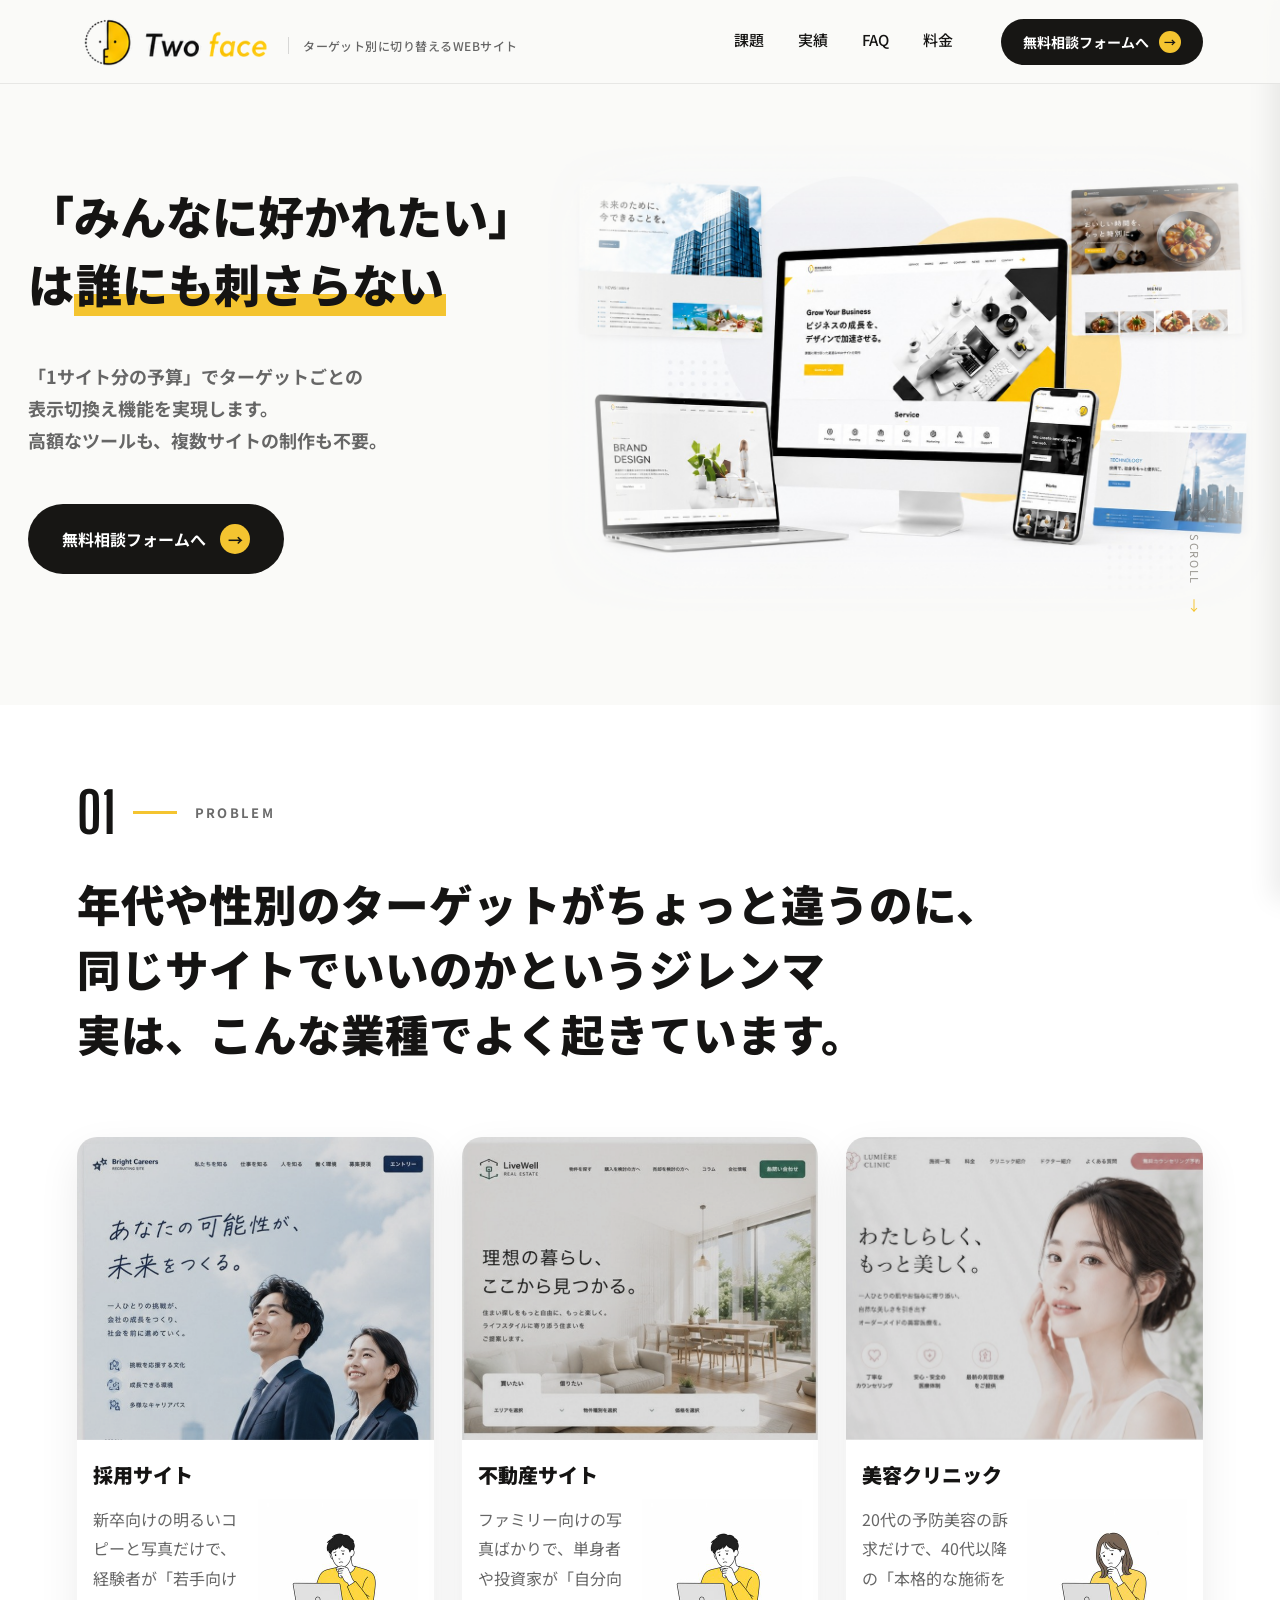
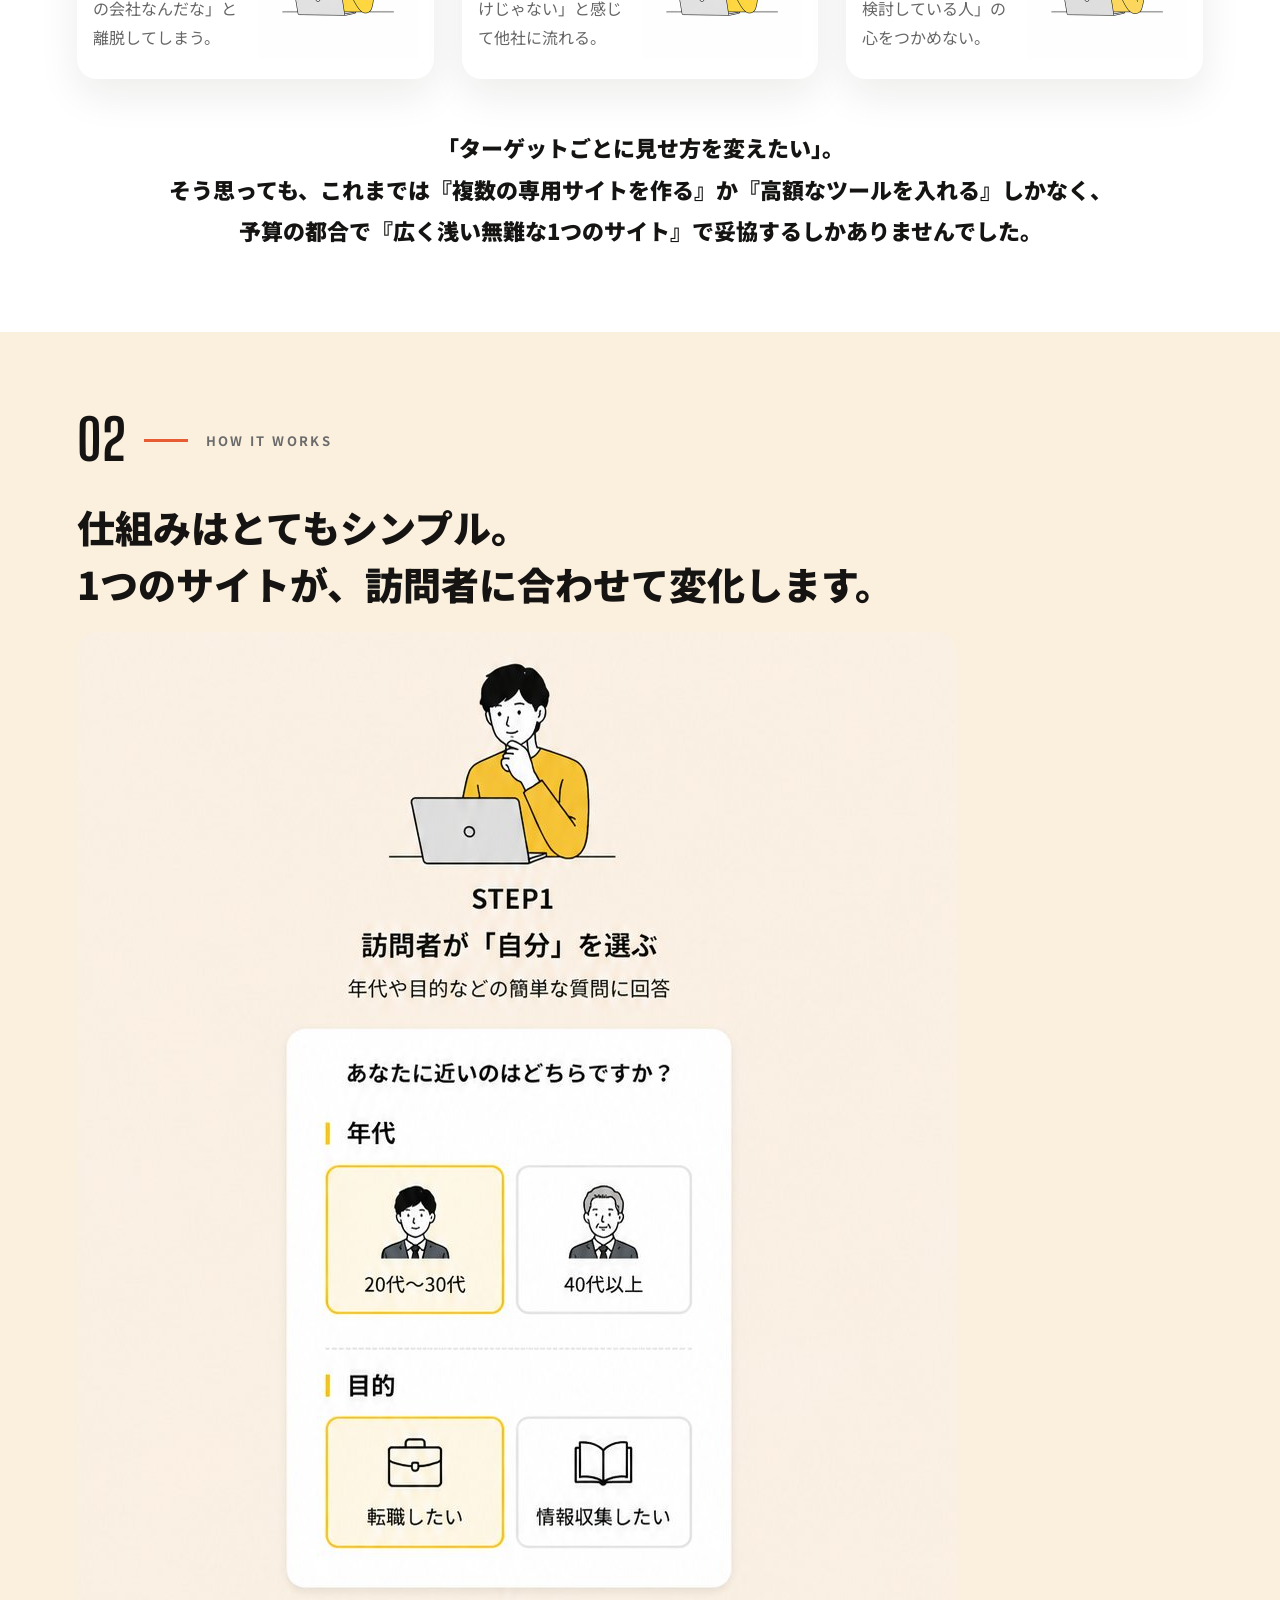
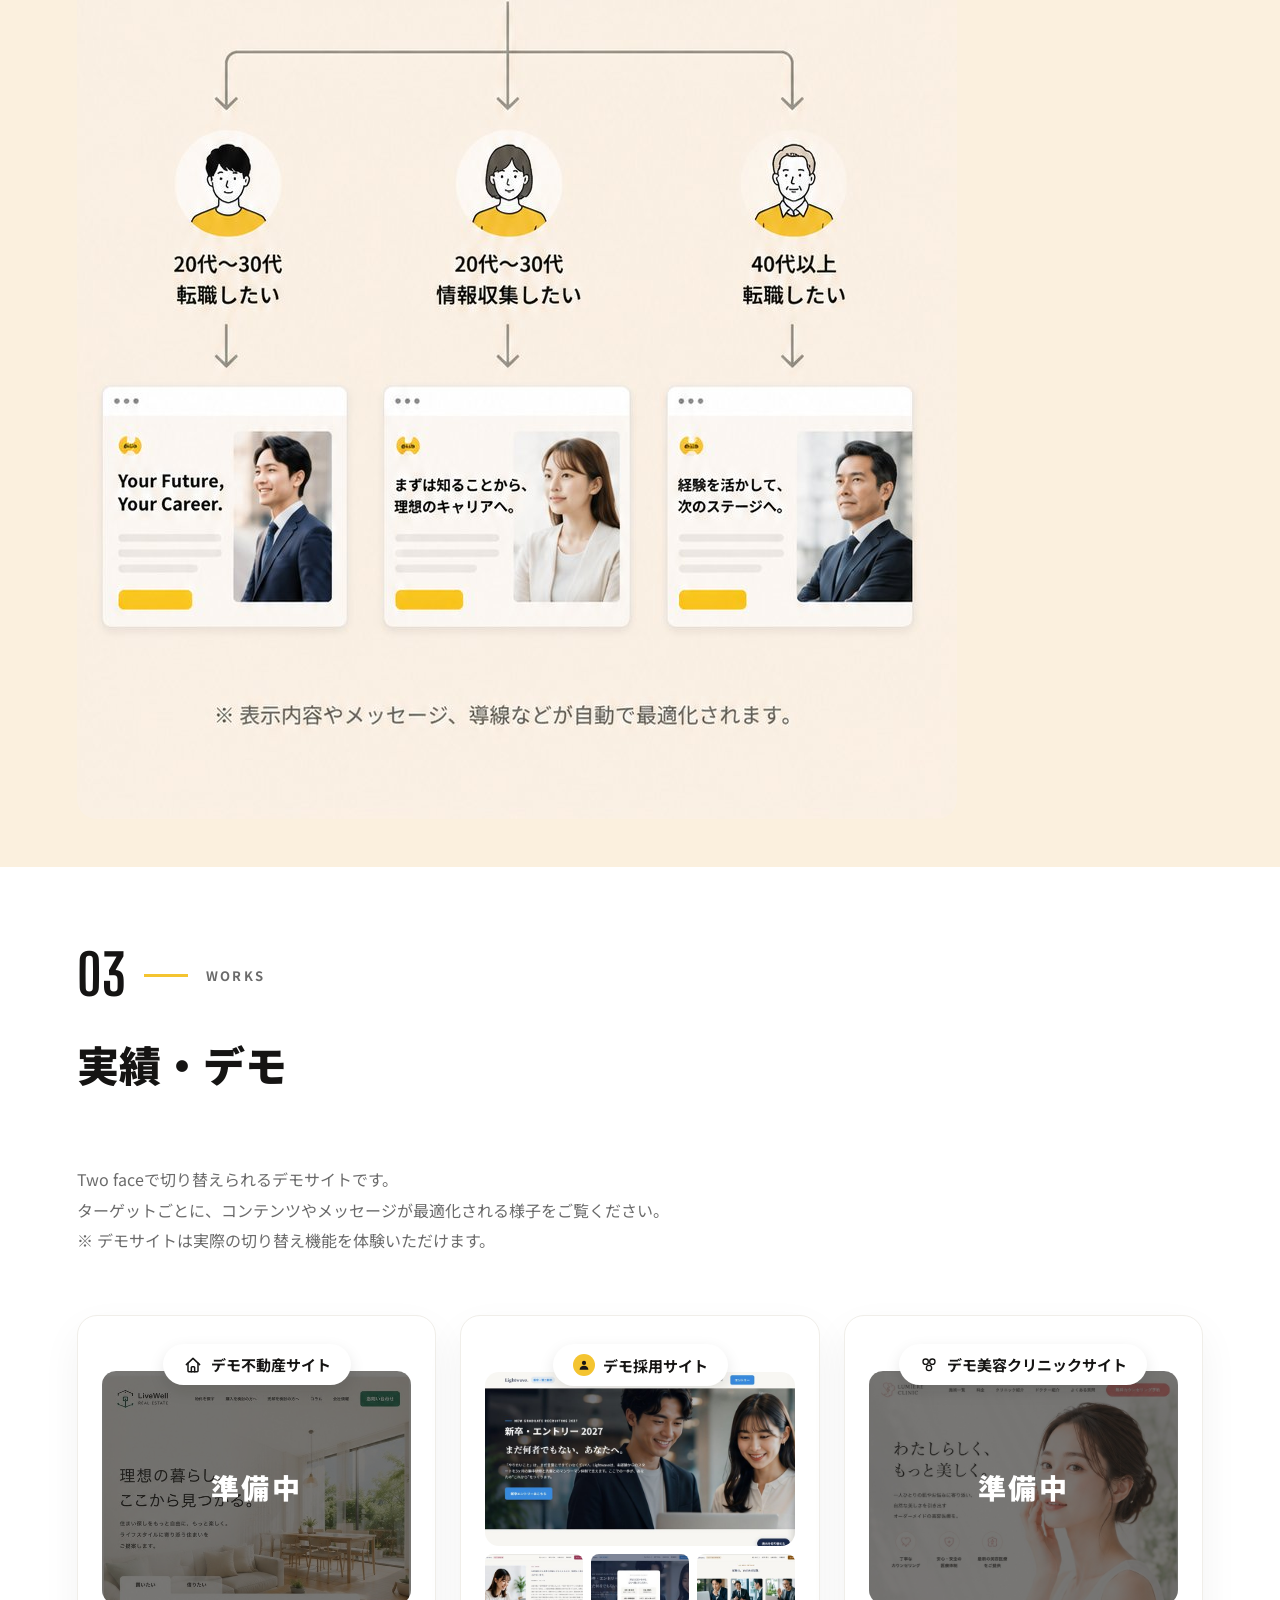
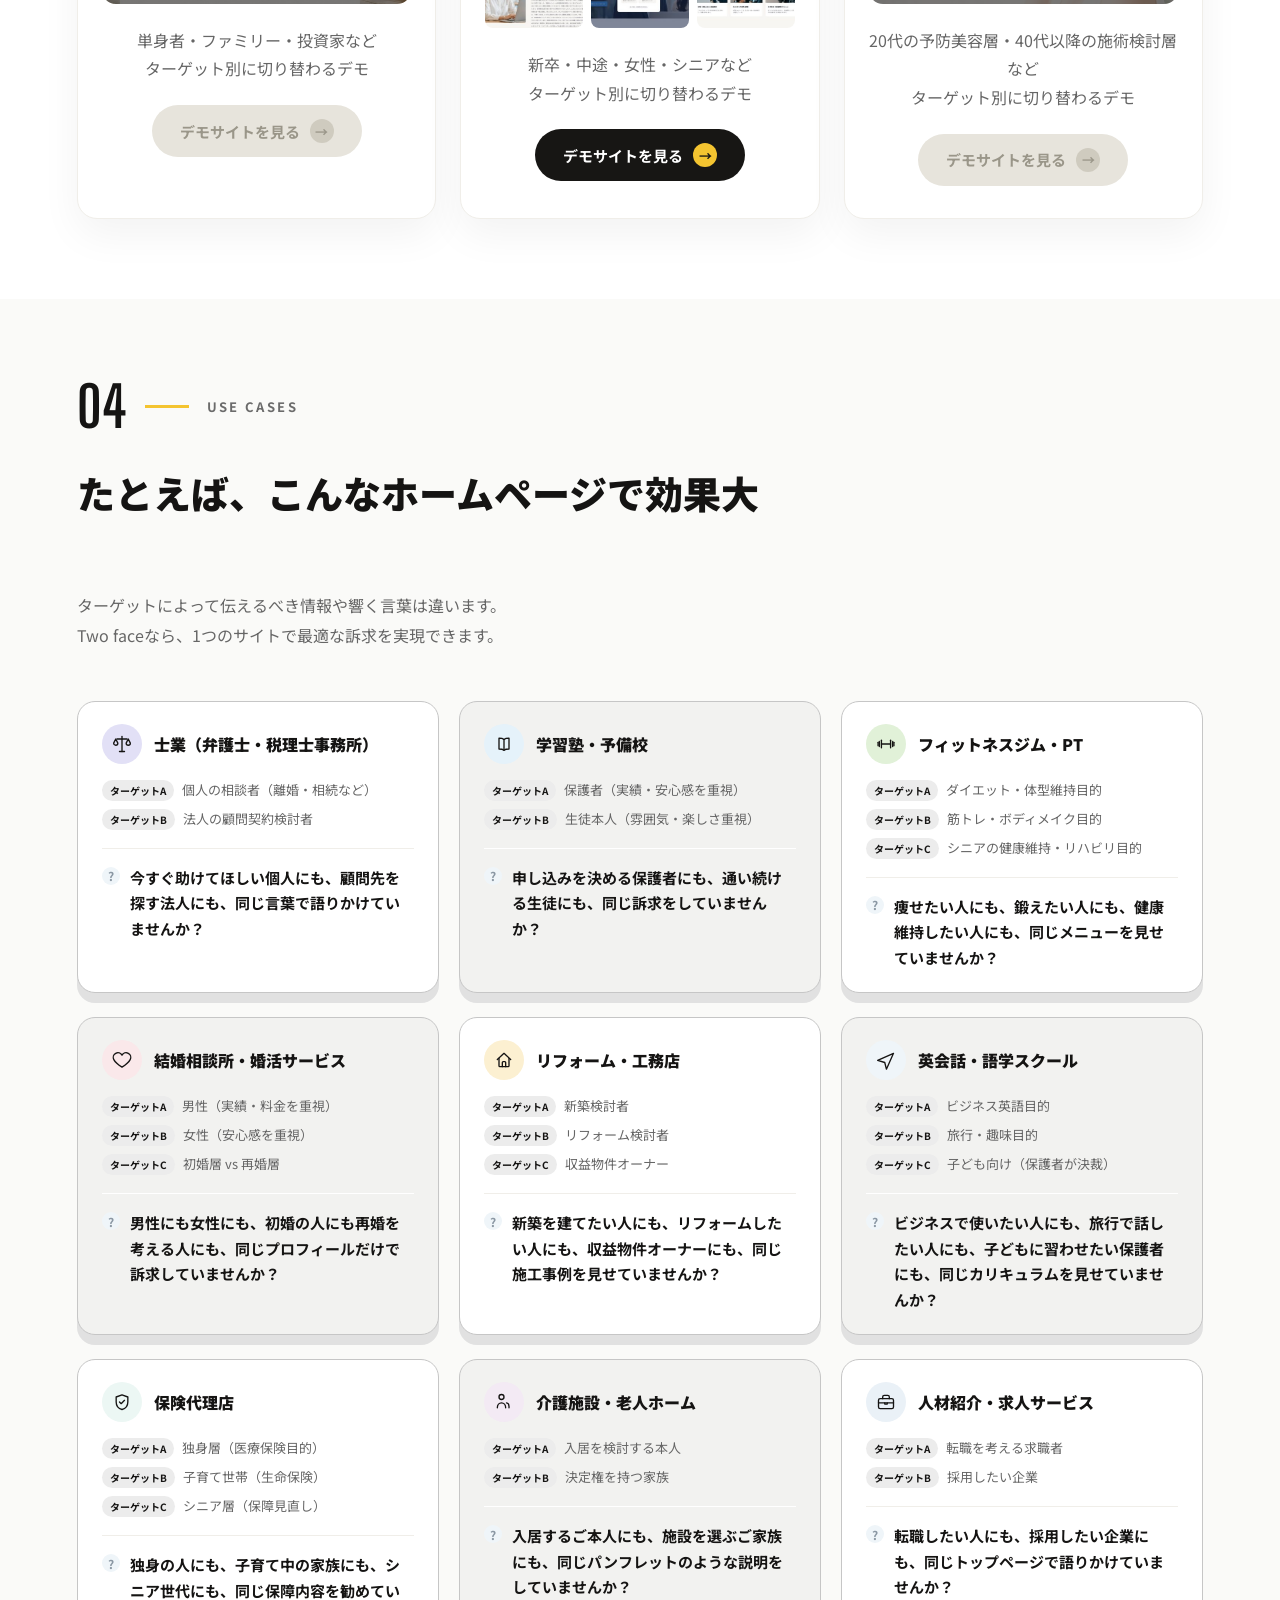
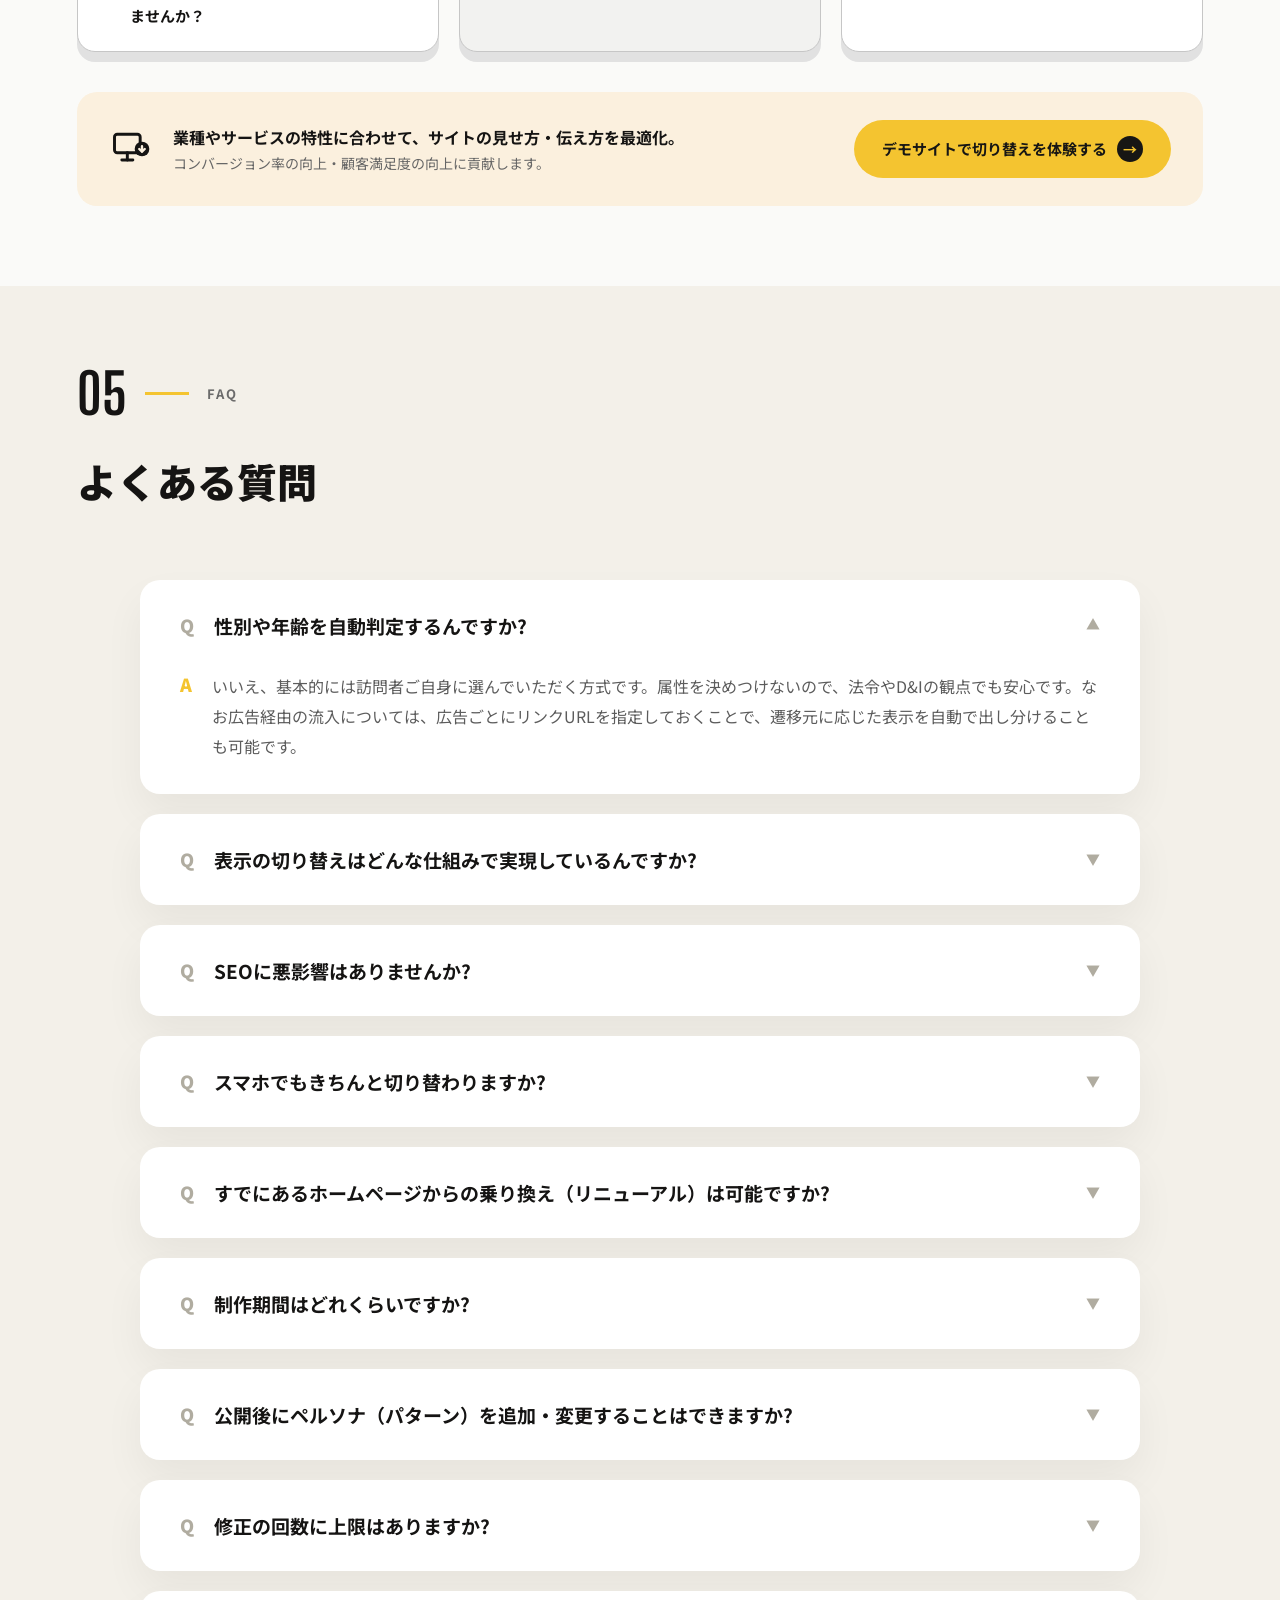
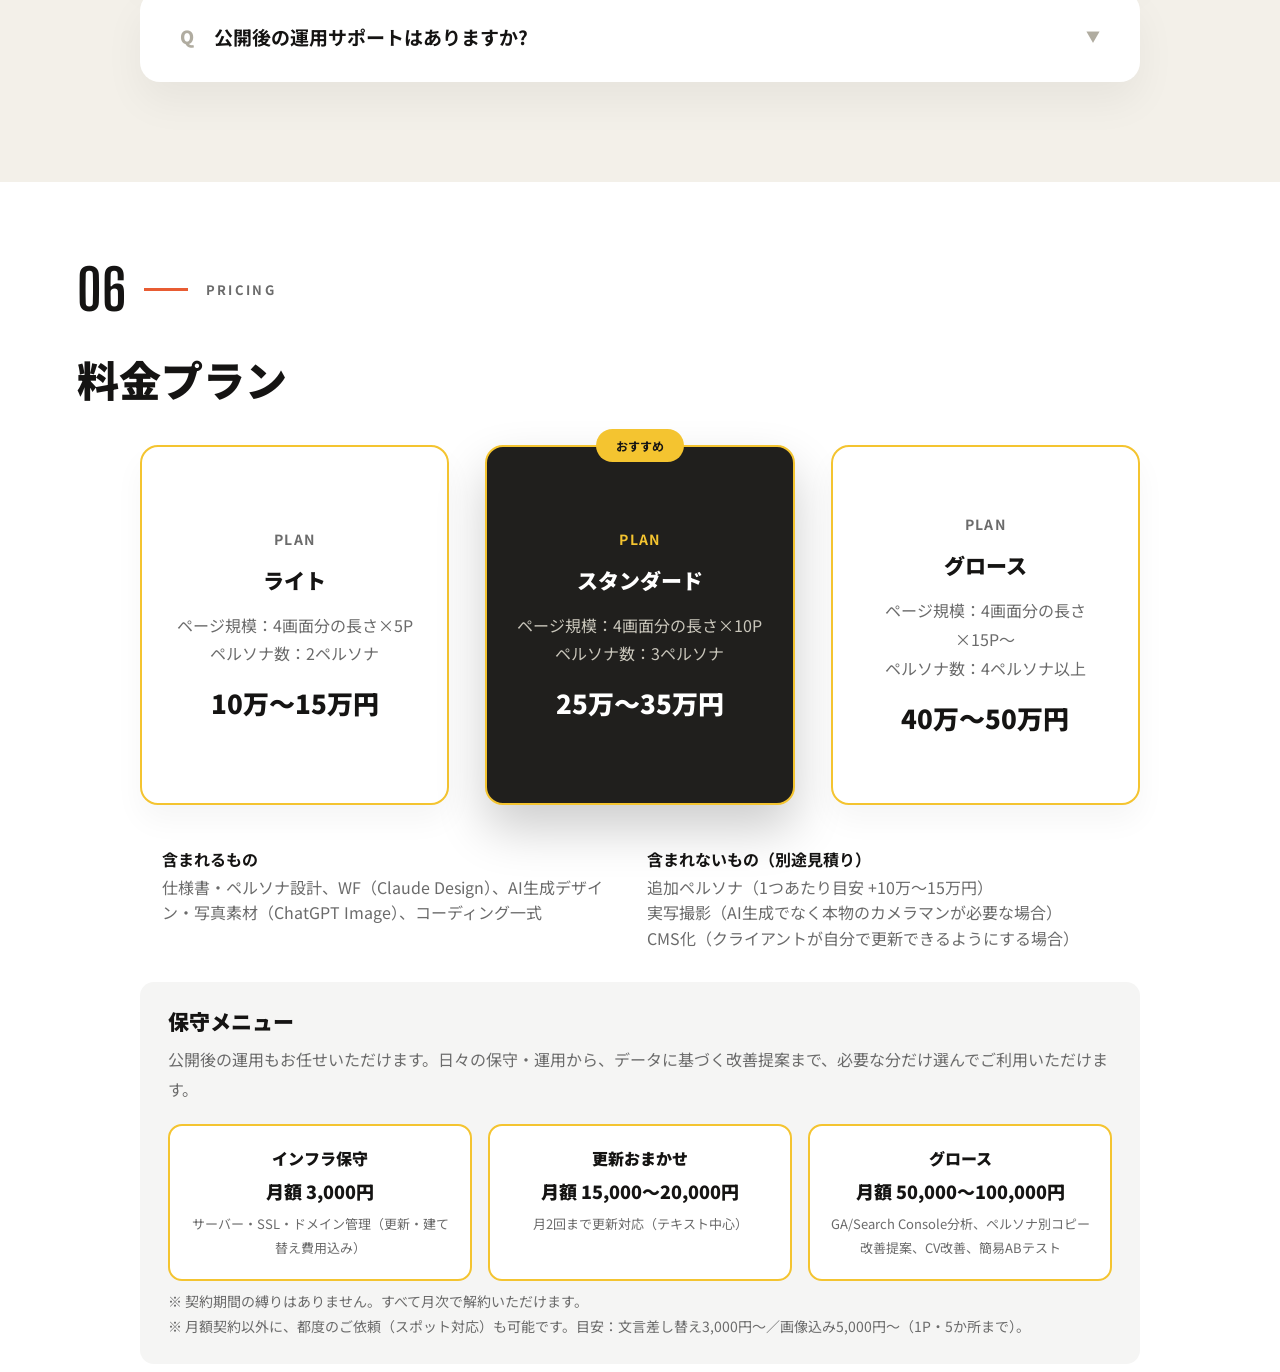
==== commit 87781b6e: "Link CTAs and contact links to the live Google Form Replaces all placeholder href="#" CTA buttons an" ====
--- a/index.html
+++ b/index.html
@@ -43,7 +43,7 @@
       <a href="#pricing">料金</a>
     </nav>
 
-    <a class="header-cta" href="#">無料相談フォームへ<span class="arrow" aria-hidden="true">→</span></a>
+    <a class="header-cta" href="https://forms.gle/U9cyjg8xPQig3fna7" target="_blank" rel="noopener">無料相談フォームへ<span class="arrow" aria-hidden="true">→</span></a>
 
     <button type="button" class="nav-toggle" id="navToggle" aria-expanded="false" aria-controls="mobileDrawer" aria-label="メニューを開く">
       <span></span><span></span><span></span>
@@ -58,7 +58,7 @@
   <a href="#works">実績</a>
   <a href="#faq">FAQ</a>
   <a href="#pricing">料金</a>
-  <a class="header-cta drawer-cta" href="#">無料相談フォームへ<span class="arrow" aria-hidden="true">→</span></a>
+  <a class="header-cta drawer-cta" href="https://forms.gle/U9cyjg8xPQig3fna7" target="_blank" rel="noopener">無料相談フォームへ<span class="arrow" aria-hidden="true">→</span></a>
 </nav>
 
 <!-- HERO -->
@@ -74,7 +74,7 @@
         高額なツールも、<br class="br-mobile">複数サイトの制作も不要。
       </p>
 
-      <a class="cta-button" href="#">無料相談フォームへ<span class="arrow" aria-hidden="true">→</span></a>
+      <a class="cta-button" href="https://forms.gle/U9cyjg8xPQig3fna7" target="_blank" rel="noopener">無料相談フォームへ<span class="arrow" aria-hidden="true">→</span></a>
 
       <div class="hero-stats">
         <div class="hero-stat">
@@ -544,7 +544,7 @@
 <!-- CTA -->
 <section class="cta" aria-label="お問い合わせ">
   <h2>高額なツールも、複数サイトの制作も、もう不要。<br>「1サイト分の予算」で、選ばれるWebサイトを。</h2>
-  <a class="cta-button" href="#">無料相談フォームへ<span class="arrow" aria-hidden="true">→</span></a>
+  <a class="cta-button" href="https://forms.gle/U9cyjg8xPQig3fna7" target="_blank" rel="noopener">無料相談フォームへ<span class="arrow" aria-hidden="true">→</span></a>
 </section>
 
 <!-- FOOTER -->
@@ -554,7 +554,7 @@
     <span class="copyright">© TwoFace</span>
     <div class="legal-links">
       <a href="privacy.html">プライバシーポリシー</a>
-      <a href="#">お問い合わせ</a>
+      <a href="https://forms.gle/U9cyjg8xPQig3fna7" target="_blank" rel="noopener">お問い合わせ</a>
     </div>
   </div>
 </footer>
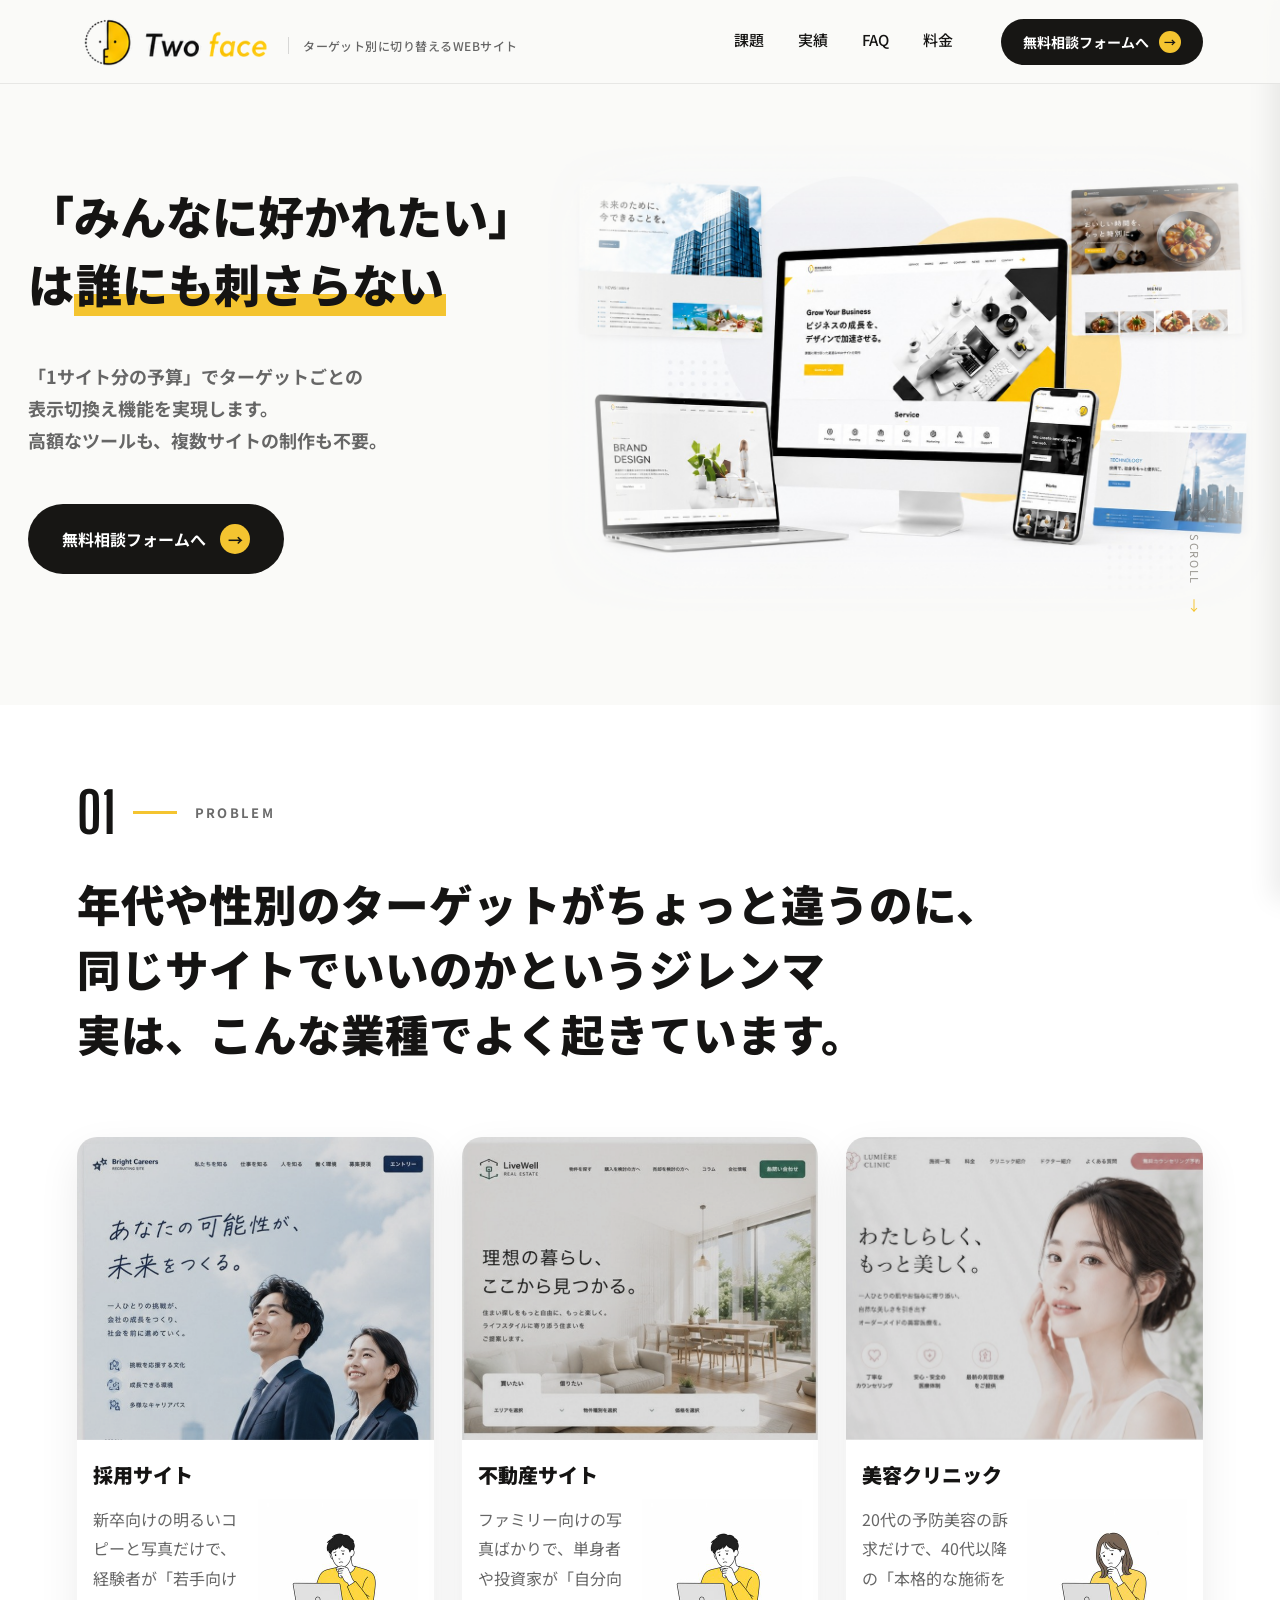
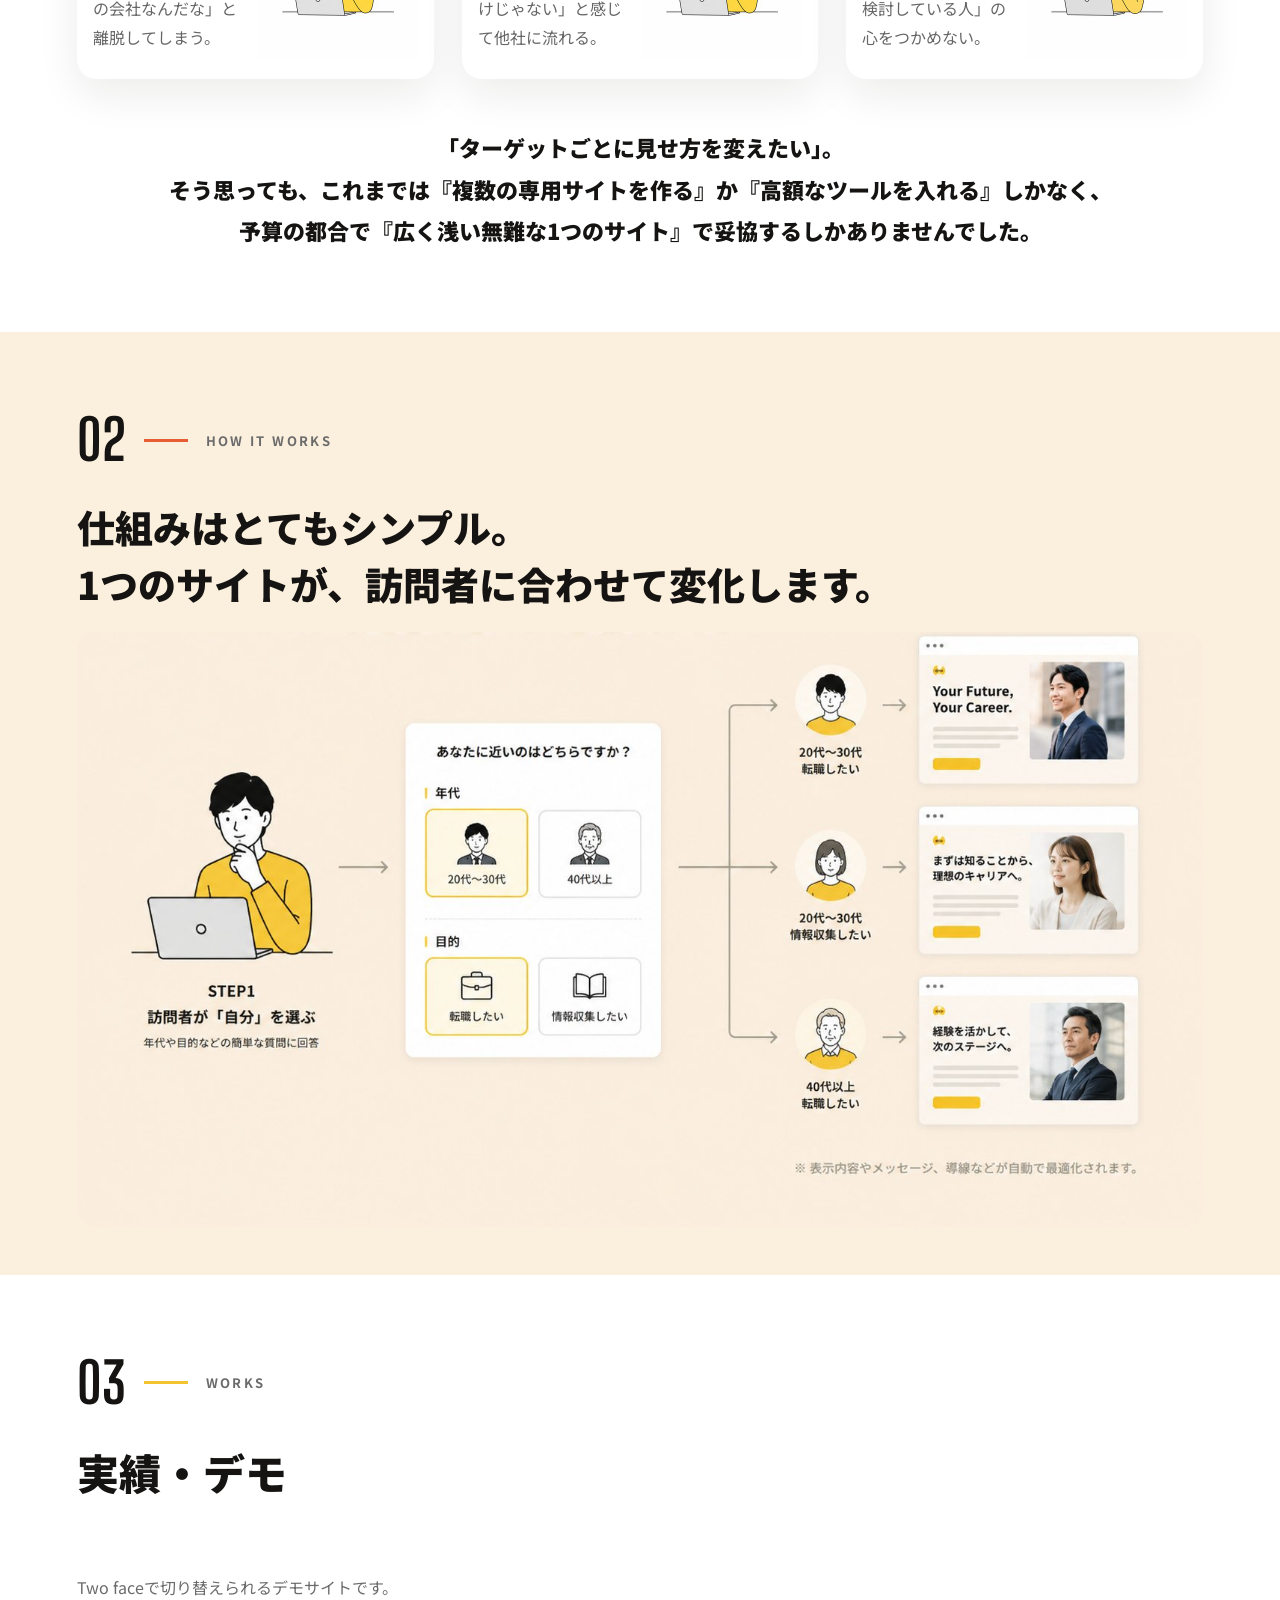
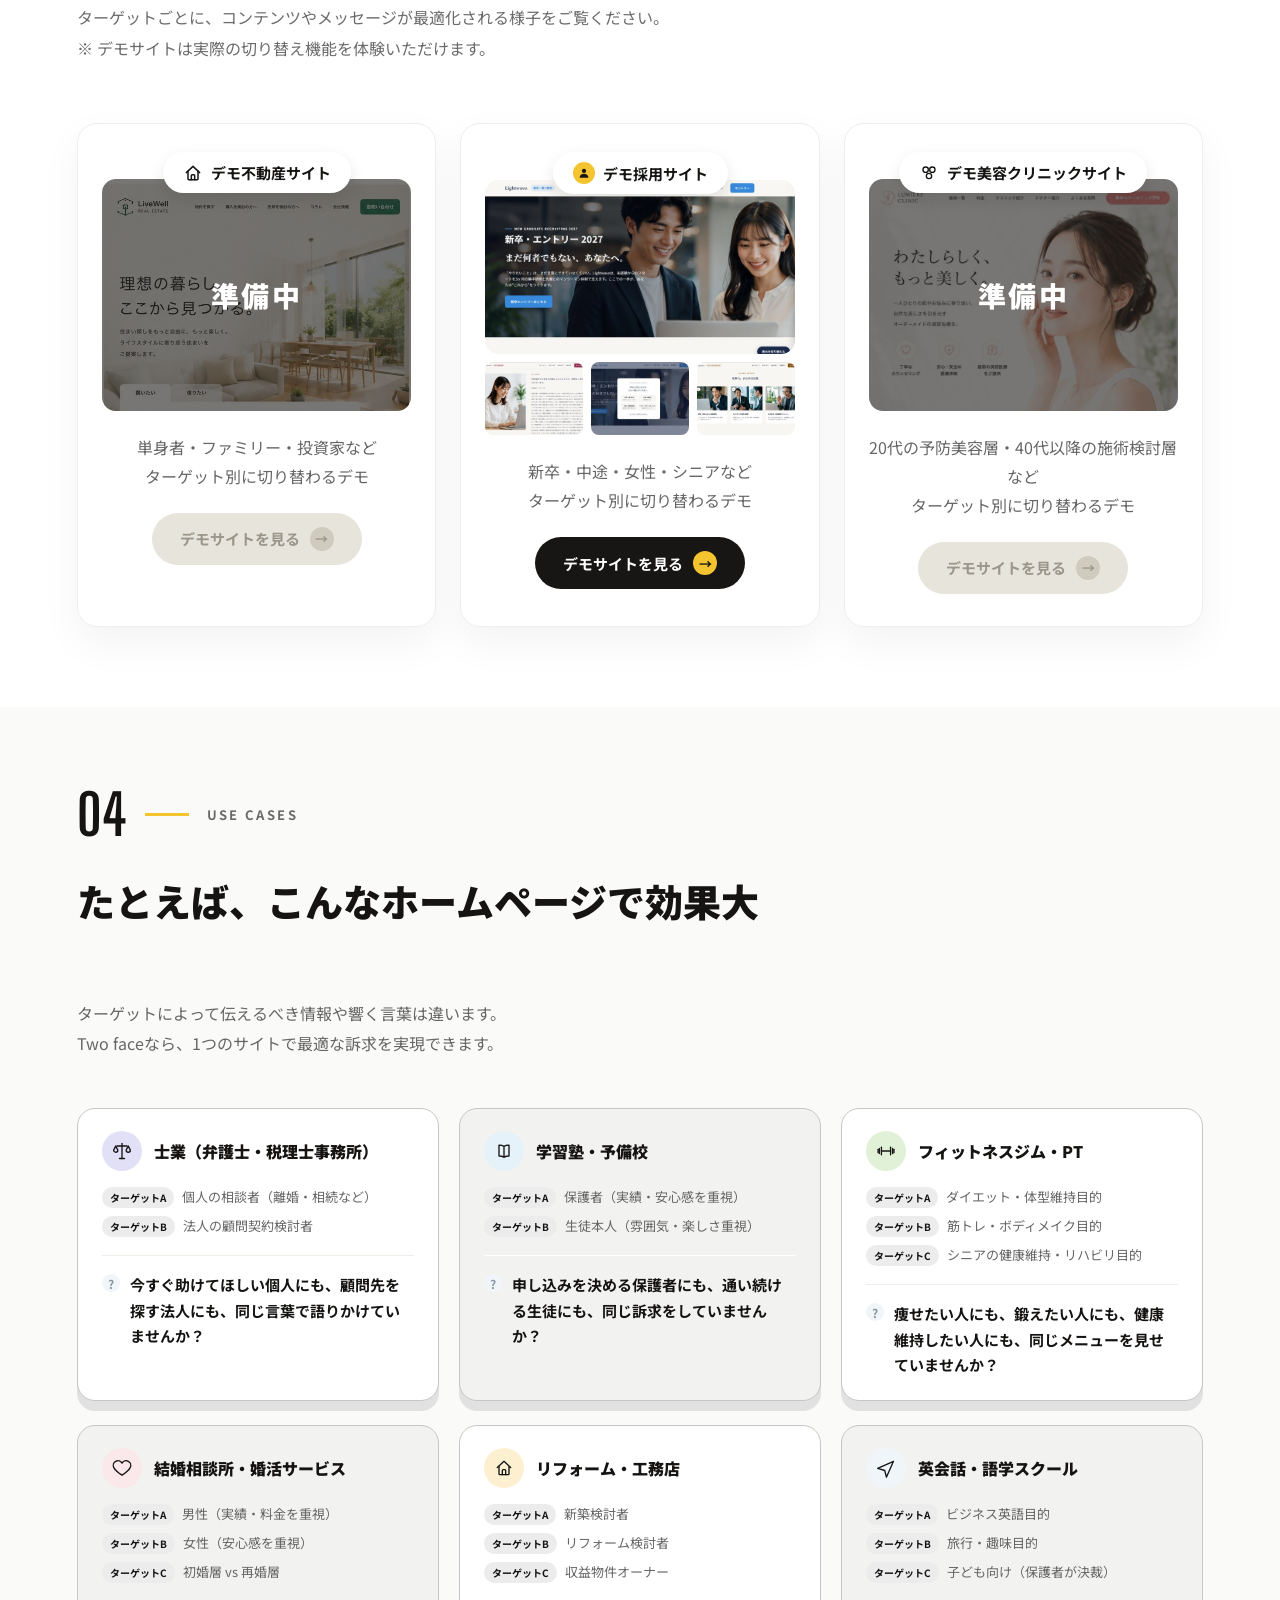
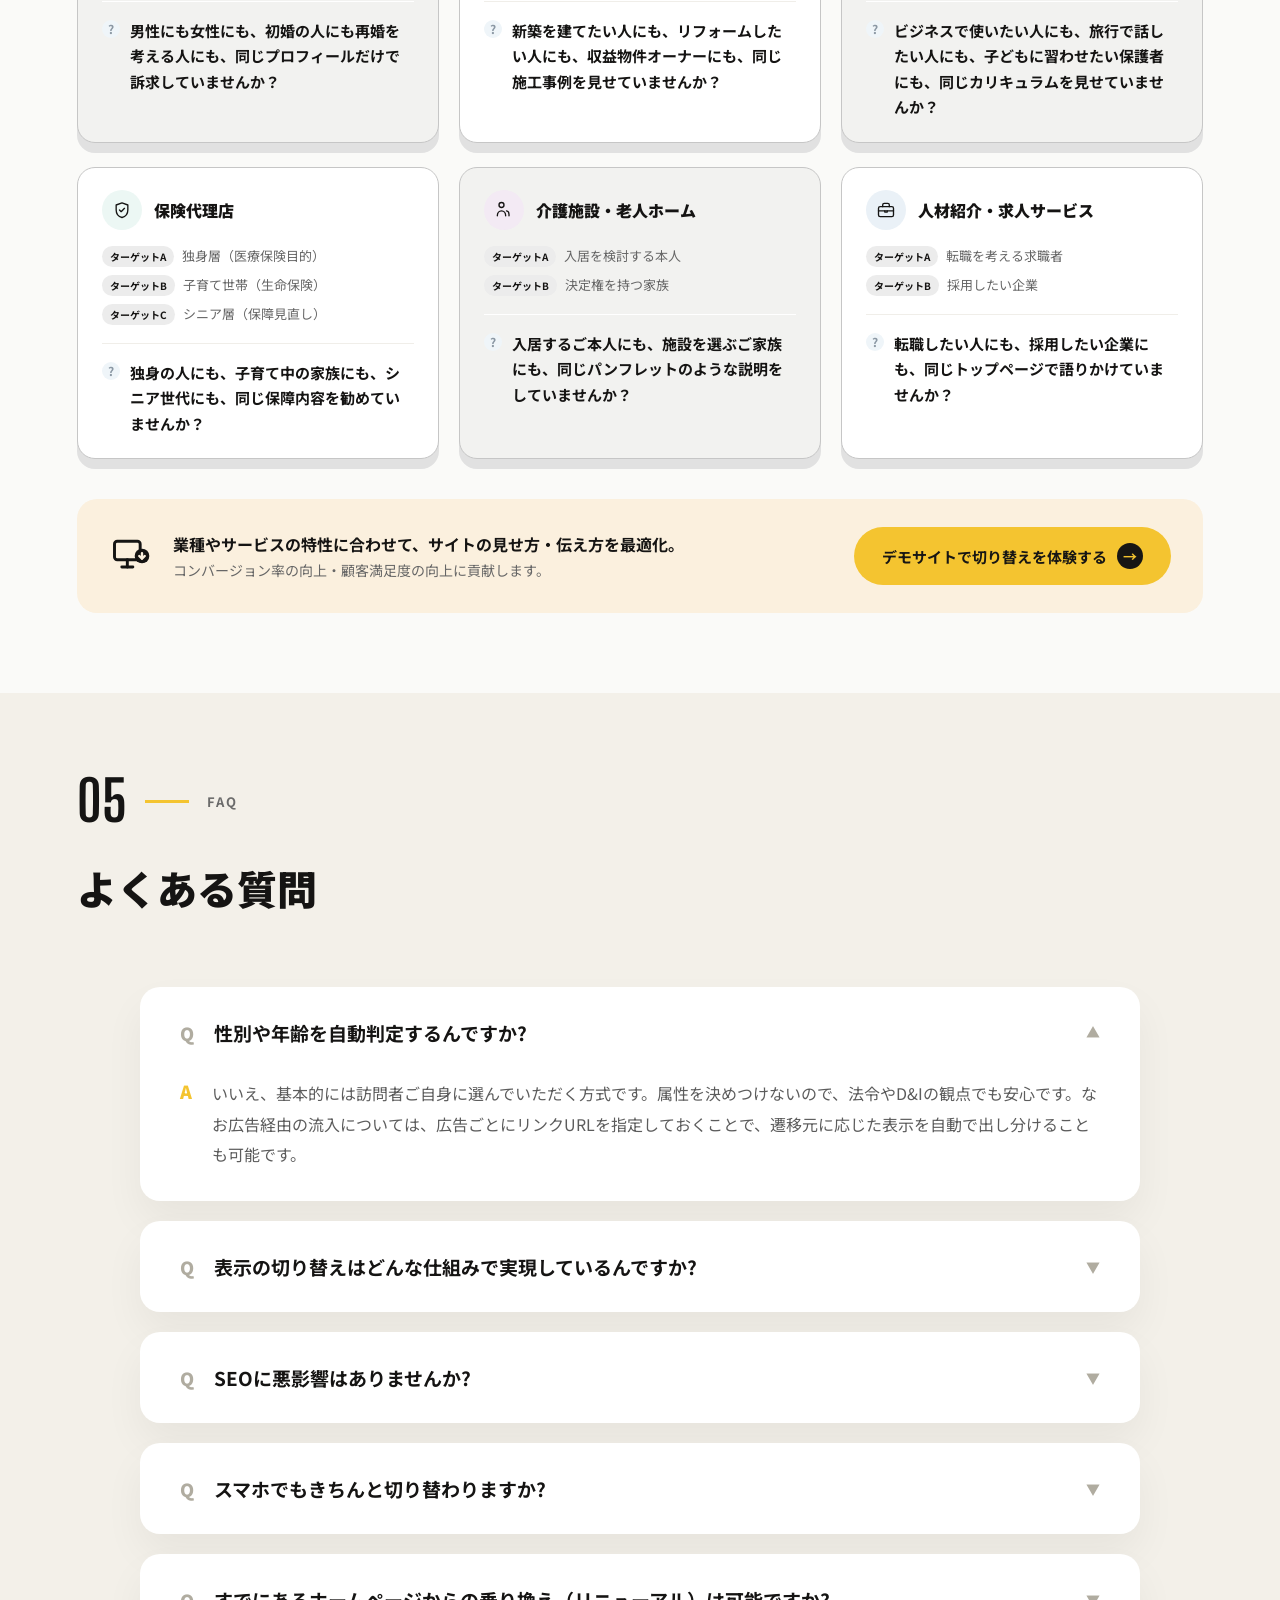
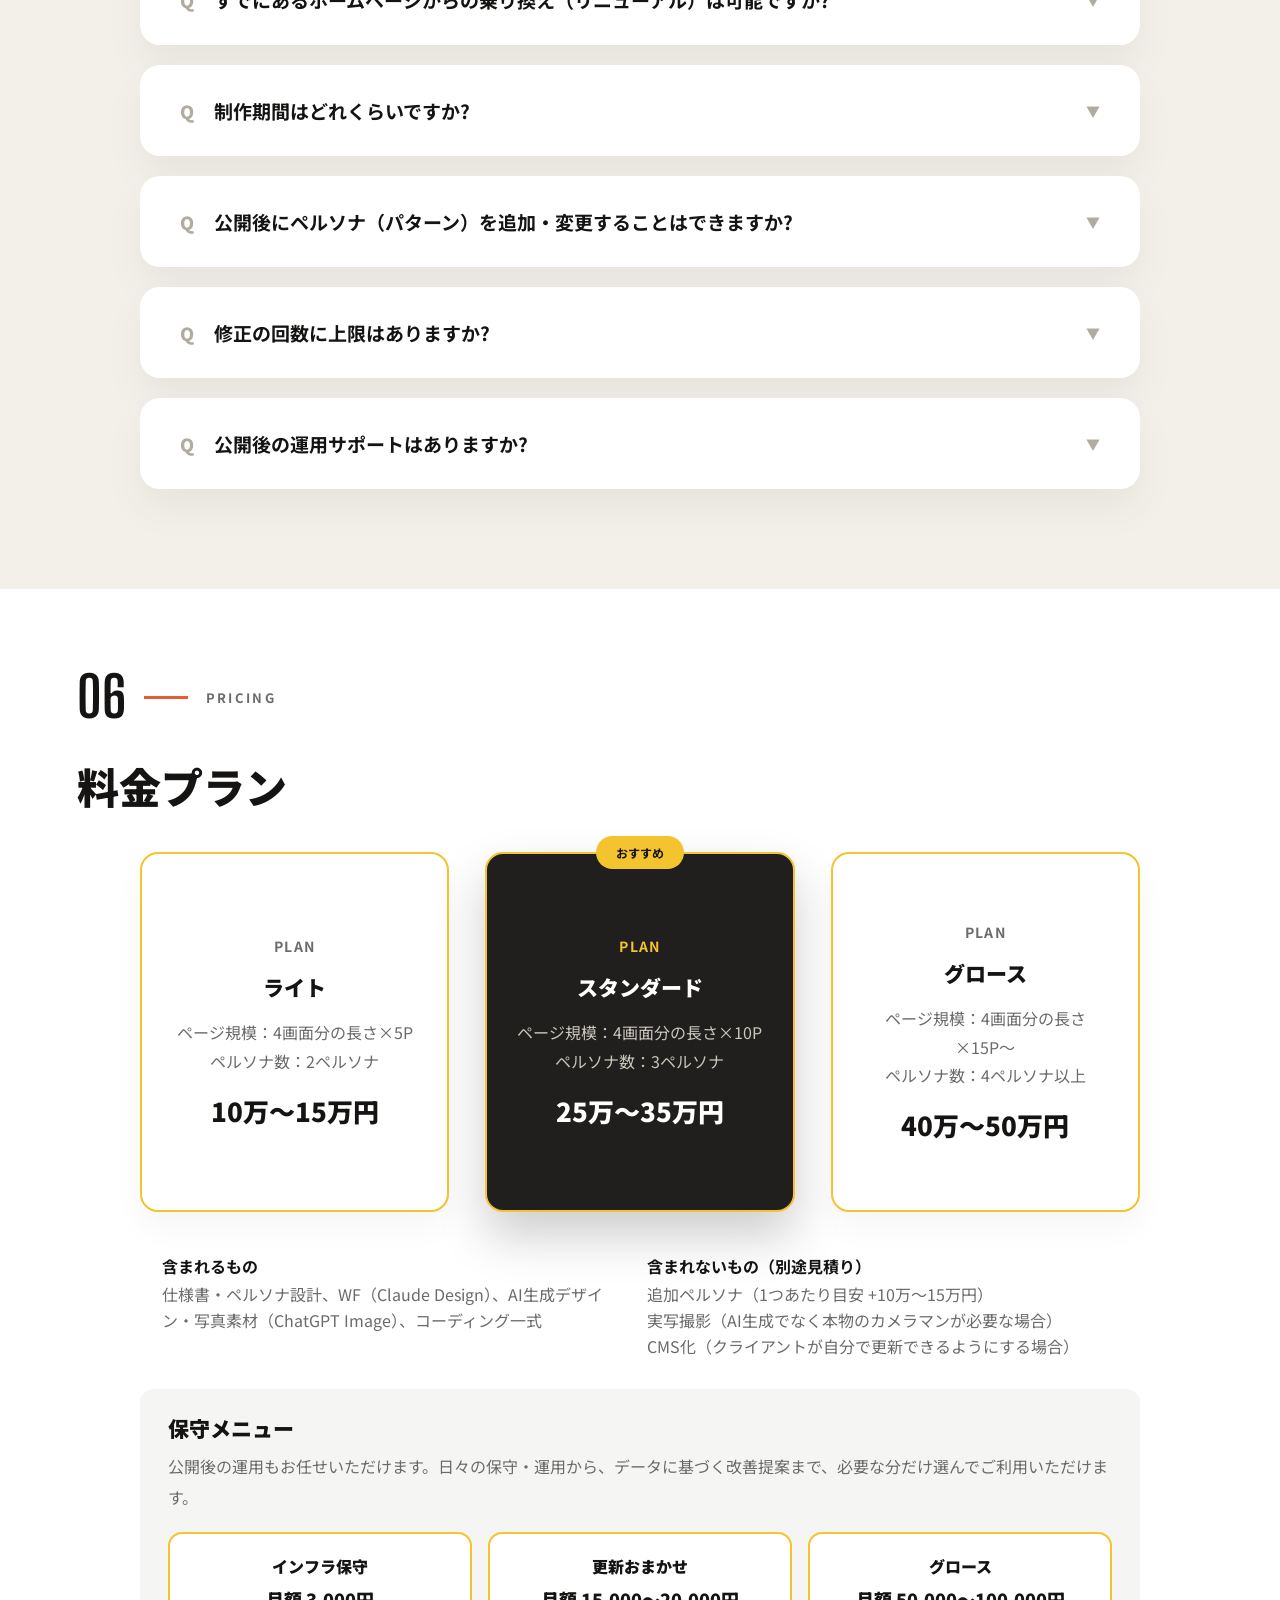
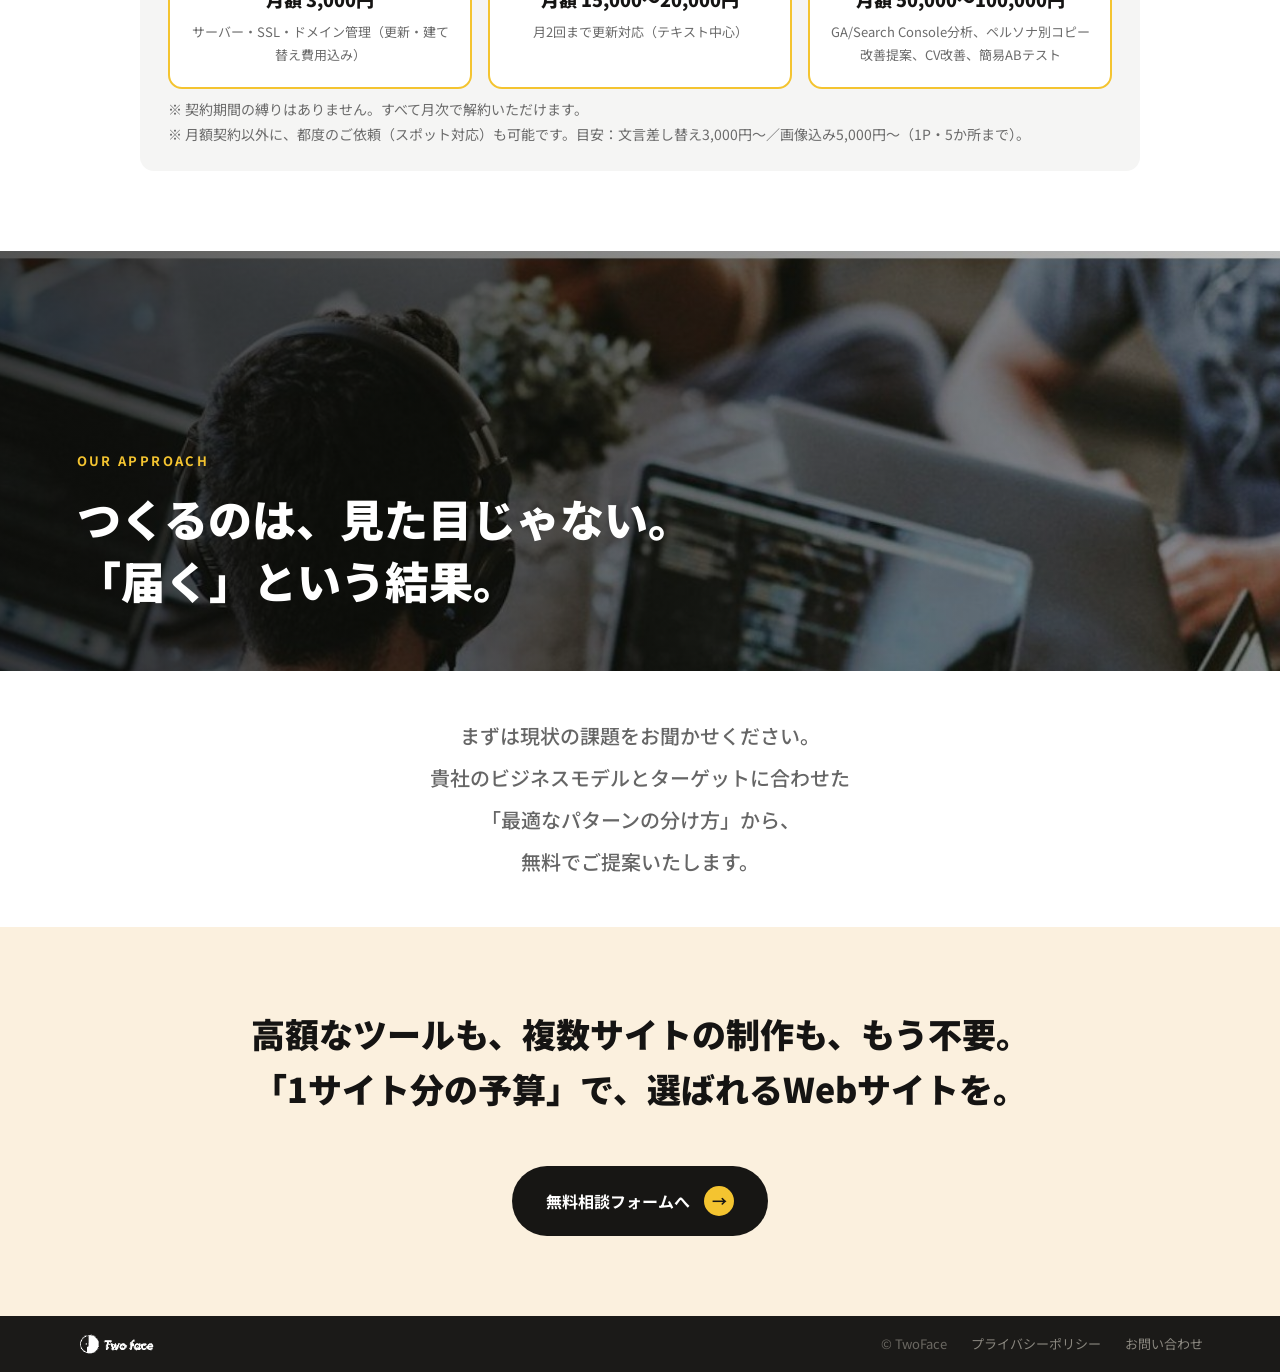
==== commit 7c6dc0b5: "Add Google Analytics (gtag.js) tag Installed on both index.html and privacy.html." ====
--- a/index.html
+++ b/index.html
@@ -2,6 +2,17 @@
 <html lang="ja">
 <head>
 <meta charset="utf-8">
+
+<!-- Google tag (gtag.js) -->
+<script async src="https://www.googletagmanager.com/gtag/js?id=G-BBYP7FX217"></script>
+<script>
+  window.dataLayer = window.dataLayer || [];
+  function gtag(){dataLayer.push(arguments);}
+  gtag('js', new Date());
+
+  gtag('config', 'G-BBYP7FX217');
+</script>
+
 <meta name="viewport" content="width=device-width, initial-scale=1">
 <title>TwoFace — 1サイト分の制作費で、ターゲットごとのデザインを。</title>
 <meta name="description" content="「みんなに好かれたい」Webサイトは、誰からも選ばれません。1サイト分の制作費で、ターゲットごとにデザインを出し分けるTwoFace方式。">
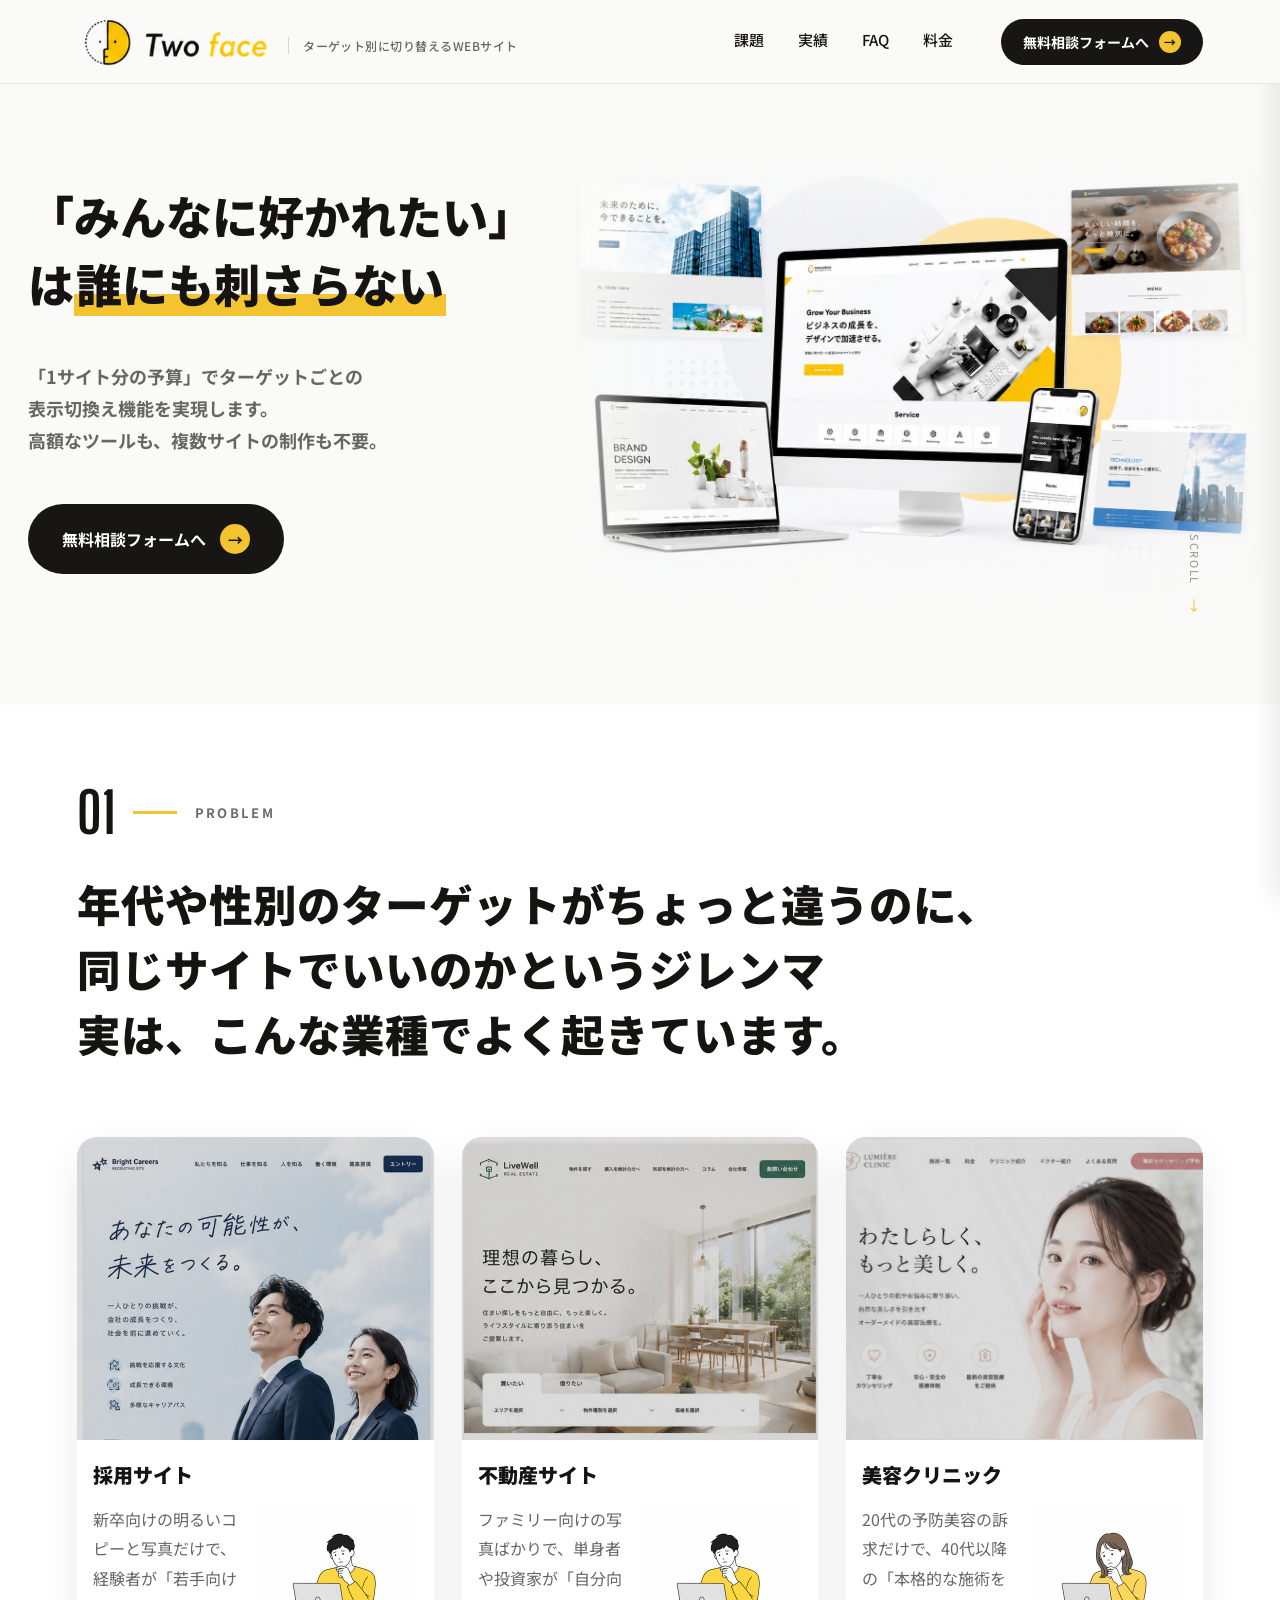
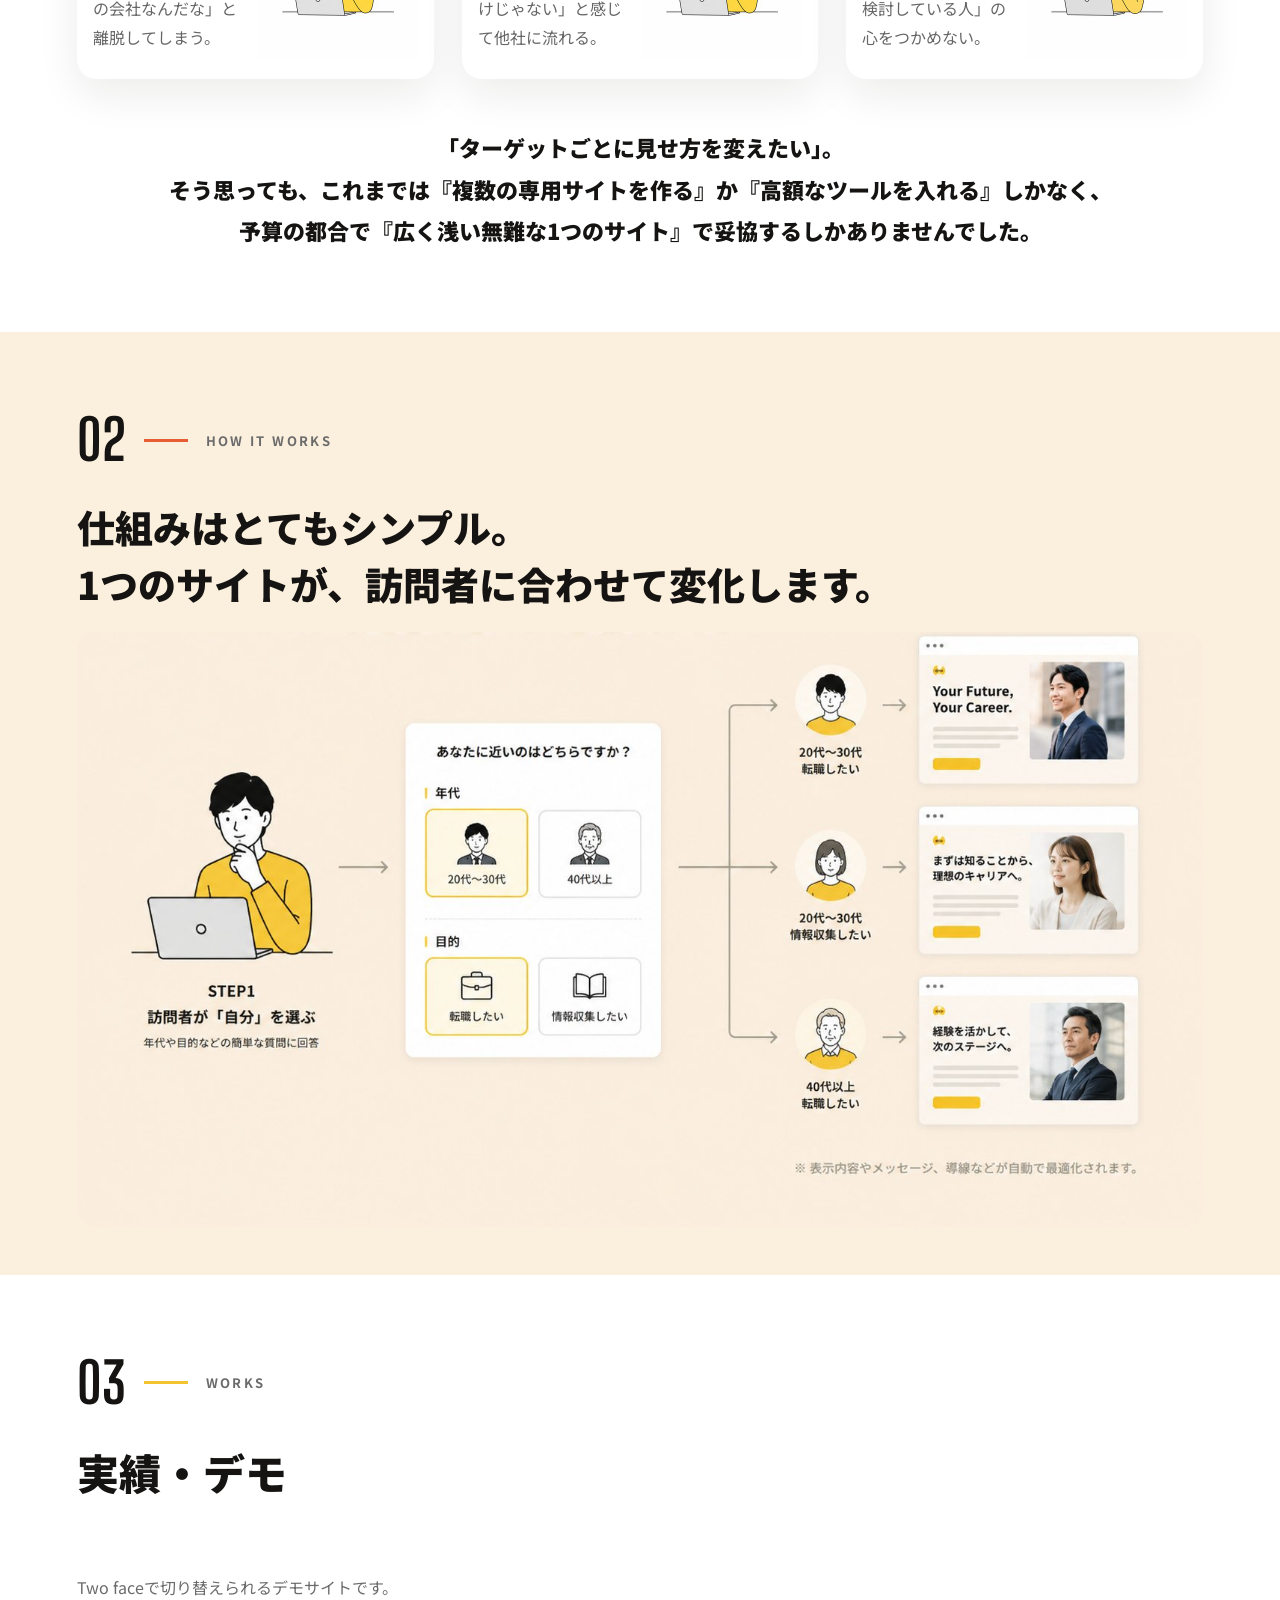
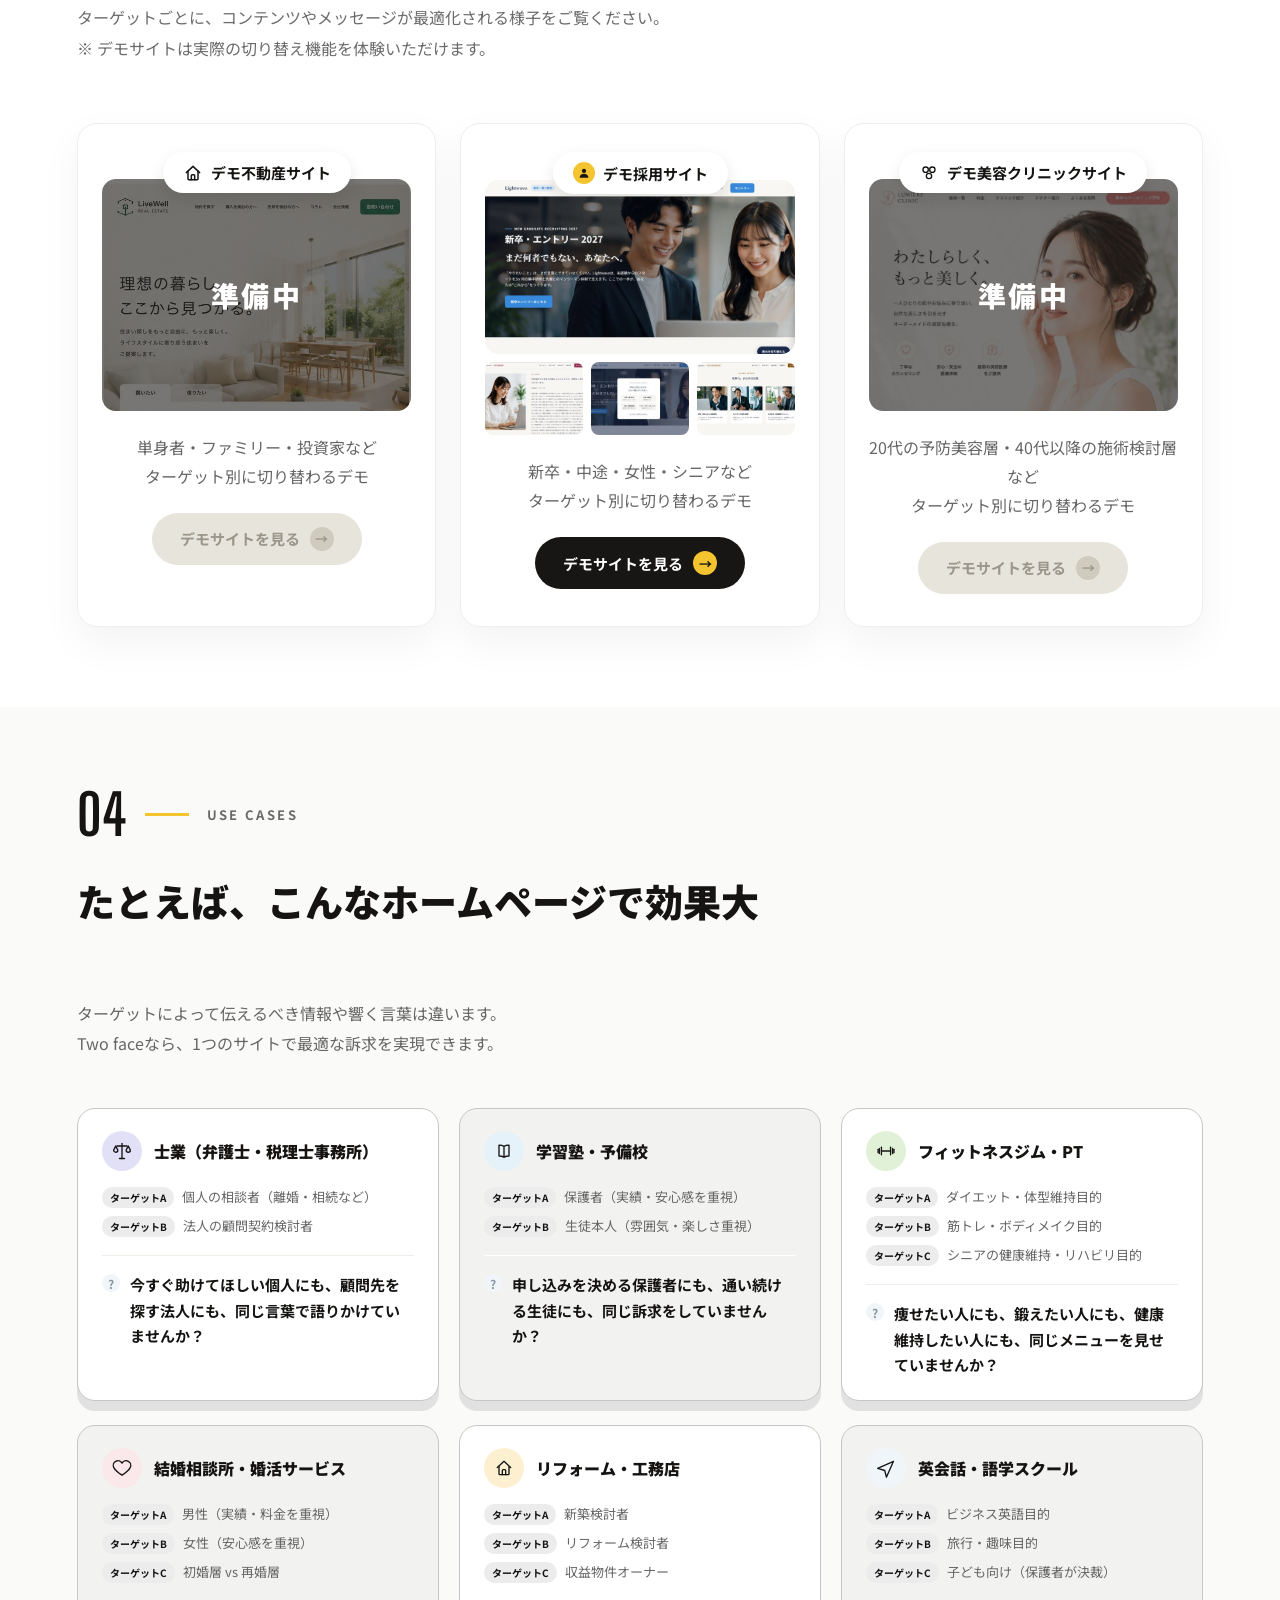
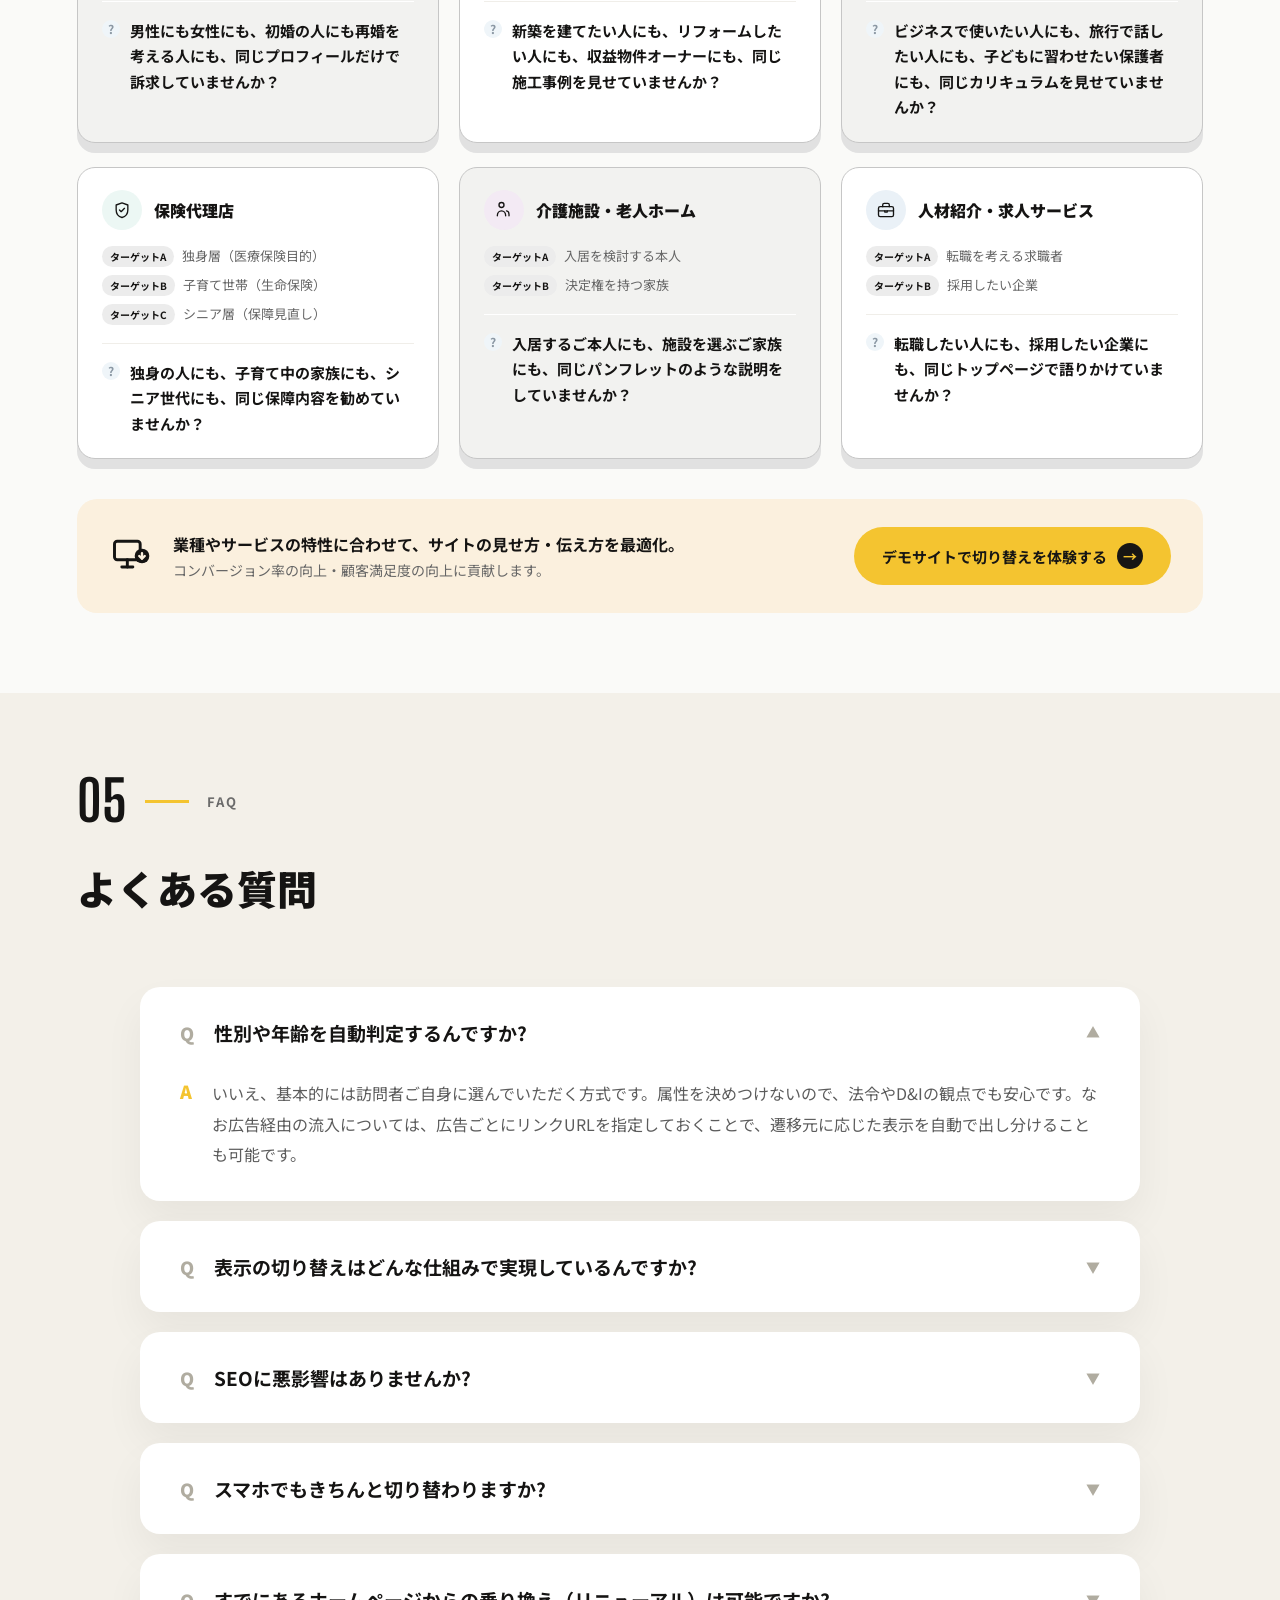
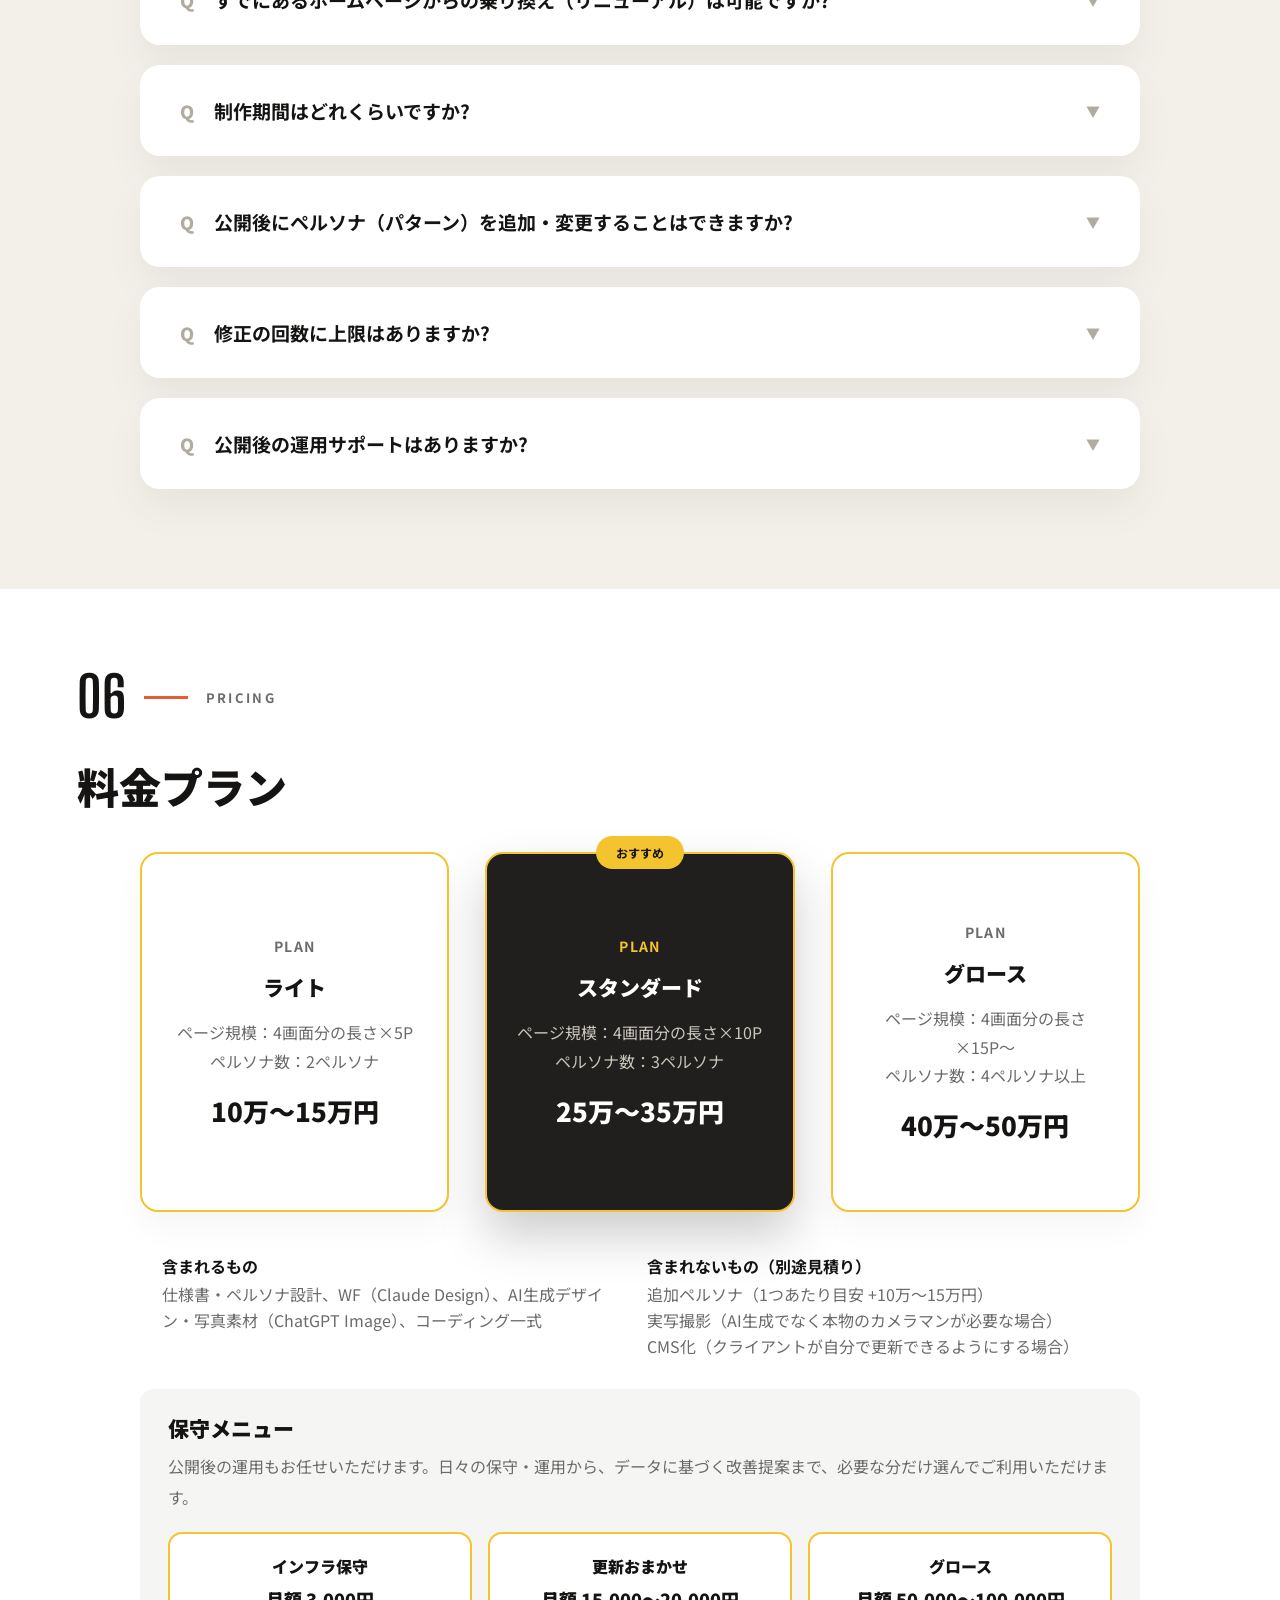
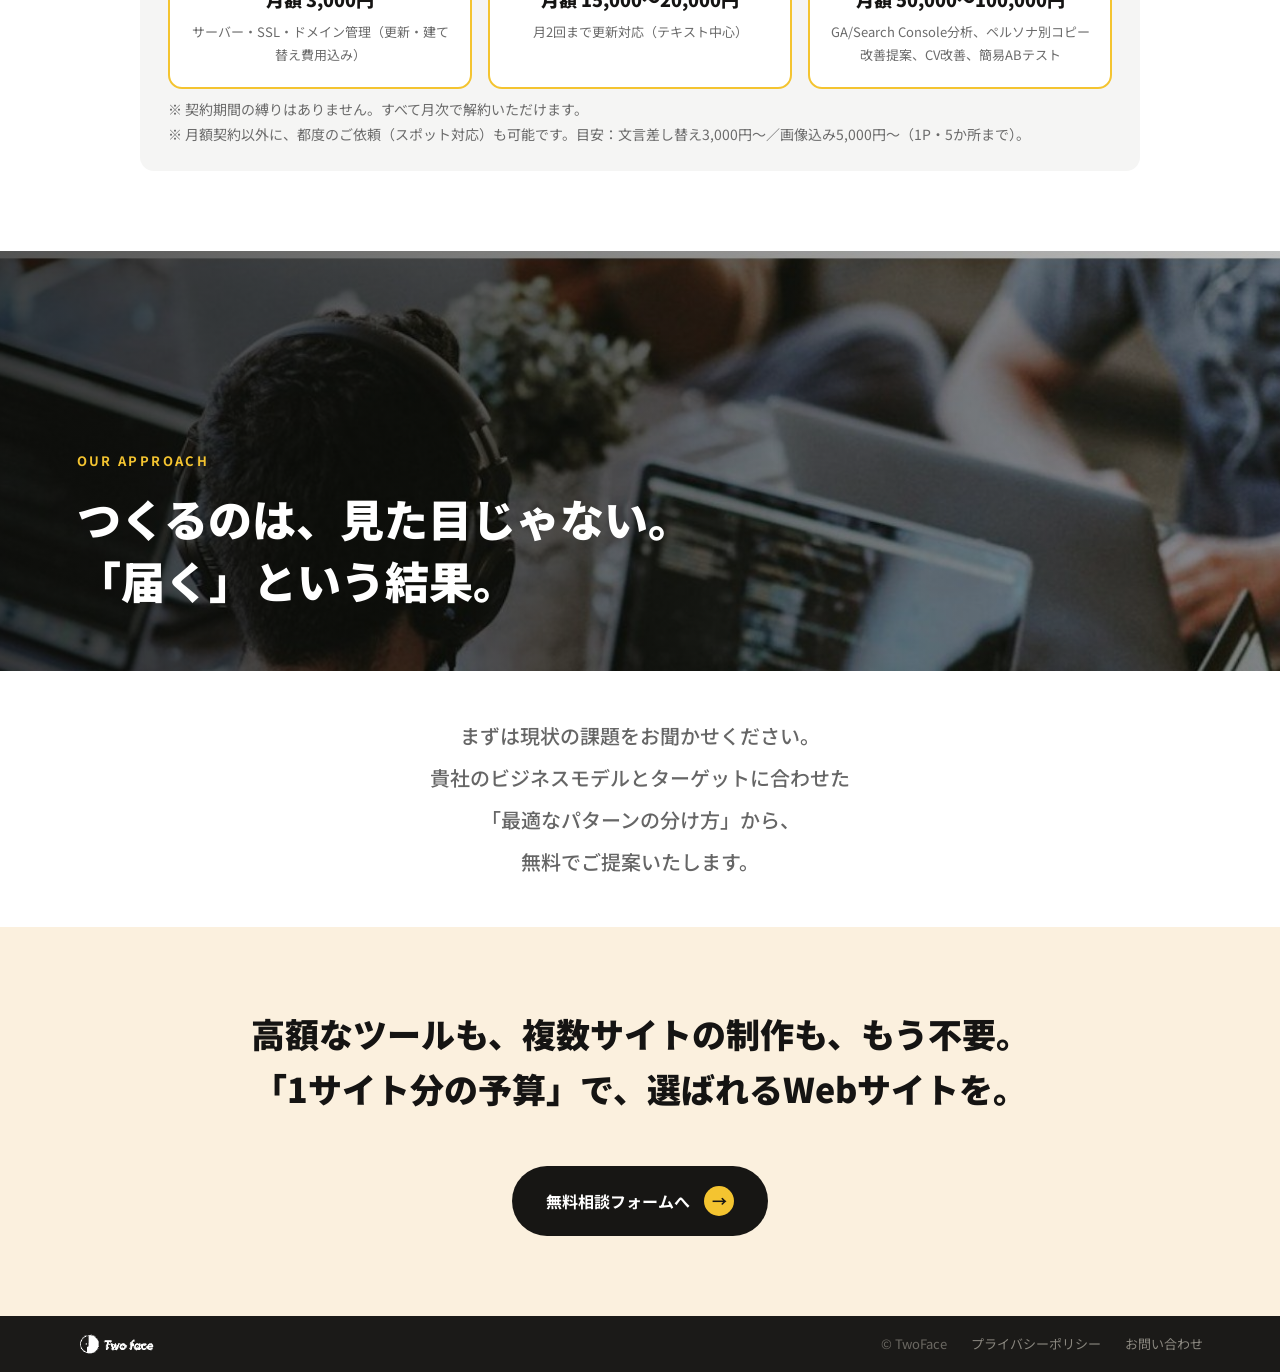
==== commit 6c790f46: "SEO/LLMO: structured data, canonical URLs, sitemap, robots.txt - Add Organization and FAQPage JSON-L" ====
--- a/index.html
+++ b/index.html
@@ -16,6 +16,7 @@
 <meta name="viewport" content="width=device-width, initial-scale=1">
 <title>TwoFace — 1サイト分の制作費で、ターゲットごとのデザインを。</title>
 <meta name="description" content="「みんなに好かれたい」Webサイトは、誰からも選ばれません。1サイト分の制作費で、ターゲットごとにデザインを出し分けるTwoFace方式。">
+<link rel="canonical" href="https://two-face.site/">
 
 <link rel="icon" type="image/png" sizes="32x32" href="assets/images/favicon-32.png">
 <link rel="icon" type="image/png" sizes="16x16" href="assets/images/favicon-16.png">
@@ -23,6 +24,8 @@
 
 <meta property="og:type" content="website">
 <meta property="og:locale" content="ja_JP">
+<meta property="og:url" content="https://two-face.site/">
+<meta property="og:site_name" content="TwoFace">
 <meta property="og:title" content="TwoFace — 1サイト分の制作費で、ターゲットごとのデザインを。">
 <meta property="og:description" content="「みんなに好かれたい」Webサイトは、誰からも選ばれません。1サイト分の制作費で、ターゲットごとにデザインを出し分けるTwoFace方式。">
 <!-- TODO: OGP画像制作後、ファイルを配置してog:imageのコメントを解除
@@ -34,6 +37,99 @@
 <link rel="preconnect" href="https://fonts.gstatic.com" crossorigin>
 <link href="https://fonts.googleapis.com/css2?family=Noto+Sans+JP:wght@400;500;700;900&family=Big+Shoulders+Display:wght@300;500;700&display=swap" rel="stylesheet">
 <link rel="stylesheet" href="styles.css">
+
+<script type="application/ld+json">
+{
+  "@context": "https://schema.org",
+  "@type": "Organization",
+  "name": "TwoFace",
+  "url": "https://two-face.site/",
+  "logo": "https://two-face.site/assets/images/logo-full.png",
+  "email": "iivcreate@zohomail.jp",
+  "description": "ターゲットごとにコピー・写真・訴求ポイントを出し分ける「TwoFace方式」のWeb制作サービス。"
+}
+</script>
+
+<script type="application/ld+json">
+{
+  "@context": "https://schema.org",
+  "@type": "FAQPage",
+  "mainEntity": [
+    {
+      "@type": "Question",
+      "name": "性別や年齢を自動判定するんですか?",
+      "acceptedAnswer": {
+        "@type": "Answer",
+        "text": "いいえ、基本的には訪問者ご自身に選んでいただく方式です。属性を決めつけないので、法令やD&Iの観点でも安心です。なお広告経由の流入については、広告ごとにリンクURLを指定しておくことで、遷移元に応じた表示を自動で出し分けることも可能です。"
+      }
+    },
+    {
+      "@type": "Question",
+      "name": "表示の切り替えはどんな仕組みで実現しているんですか?",
+      "acceptedAnswer": {
+        "@type": "Answer",
+        "text": "訪問者の選択（またはリンク元の情報）をもとに、同じURL・同じサーバー上で表示するコンテンツを動的に切り替えます。裏側は1つのサイトなので、更新や管理の手間は増えません。"
+      }
+    },
+    {
+      "@type": "Question",
+      "name": "SEOに悪影響はありませんか?",
+      "acceptedAnswer": {
+        "@type": "Answer",
+        "text": "検索エンジンには通常の1サイトとして認識されるよう設計するため、重複コンテンツによる評価低下のリスクを抑えられます。"
+      }
+    },
+    {
+      "@type": "Question",
+      "name": "スマホでもきちんと切り替わりますか?",
+      "acceptedAnswer": {
+        "@type": "Answer",
+        "text": "はい、PC・スマホ・タブレットいずれも同じ仕組みで対応し、レスポンシブデザインで表示されます。"
+      }
+    },
+    {
+      "@type": "Question",
+      "name": "すでにあるホームページからの乗り換え（リニューアル）は可能ですか?",
+      "acceptedAnswer": {
+        "@type": "Answer",
+        "text": "可能です。現行サイトの内容を活かしながら、ターゲット別のパターンを新たに設計し直せます。"
+      }
+    },
+    {
+      "@type": "Question",
+      "name": "制作期間はどれくらいですか?",
+      "acceptedAnswer": {
+        "@type": "Answer",
+        "text": "ページ数などの規模によりますが、5Pくらいの小規模サイトで1ヶ月が目安です。"
+      }
+    },
+    {
+      "@type": "Question",
+      "name": "公開後にペルソナ（パターン）を追加・変更することはできますか?",
+      "acceptedAnswer": {
+        "@type": "Answer",
+        "text": "可能です。追加ペルソナは1つあたり+10万〜15万円が目安です。"
+      }
+    },
+    {
+      "@type": "Question",
+      "name": "修正の回数に上限はありますか?",
+      "acceptedAnswer": {
+        "@type": "Answer",
+        "text": "プランに応じて基本の修正回数を設けています。詳細はお見積もり時にご案内します。"
+      }
+    },
+    {
+      "@type": "Question",
+      "name": "公開後の運用サポートはありますか?",
+      "acceptedAnswer": {
+        "@type": "Answer",
+        "text": "インフラ保守（月額3,000円〜）から、分析・改善提案まで行うグロースプラン（月額50,000円〜）まで、選択式でご用意しています。すべて月次解約可なので、必要な分だけ気軽にお使いいただけます。"
+      }
+    }
+  ]
+}
+</script>
 </head>
 <body>
 
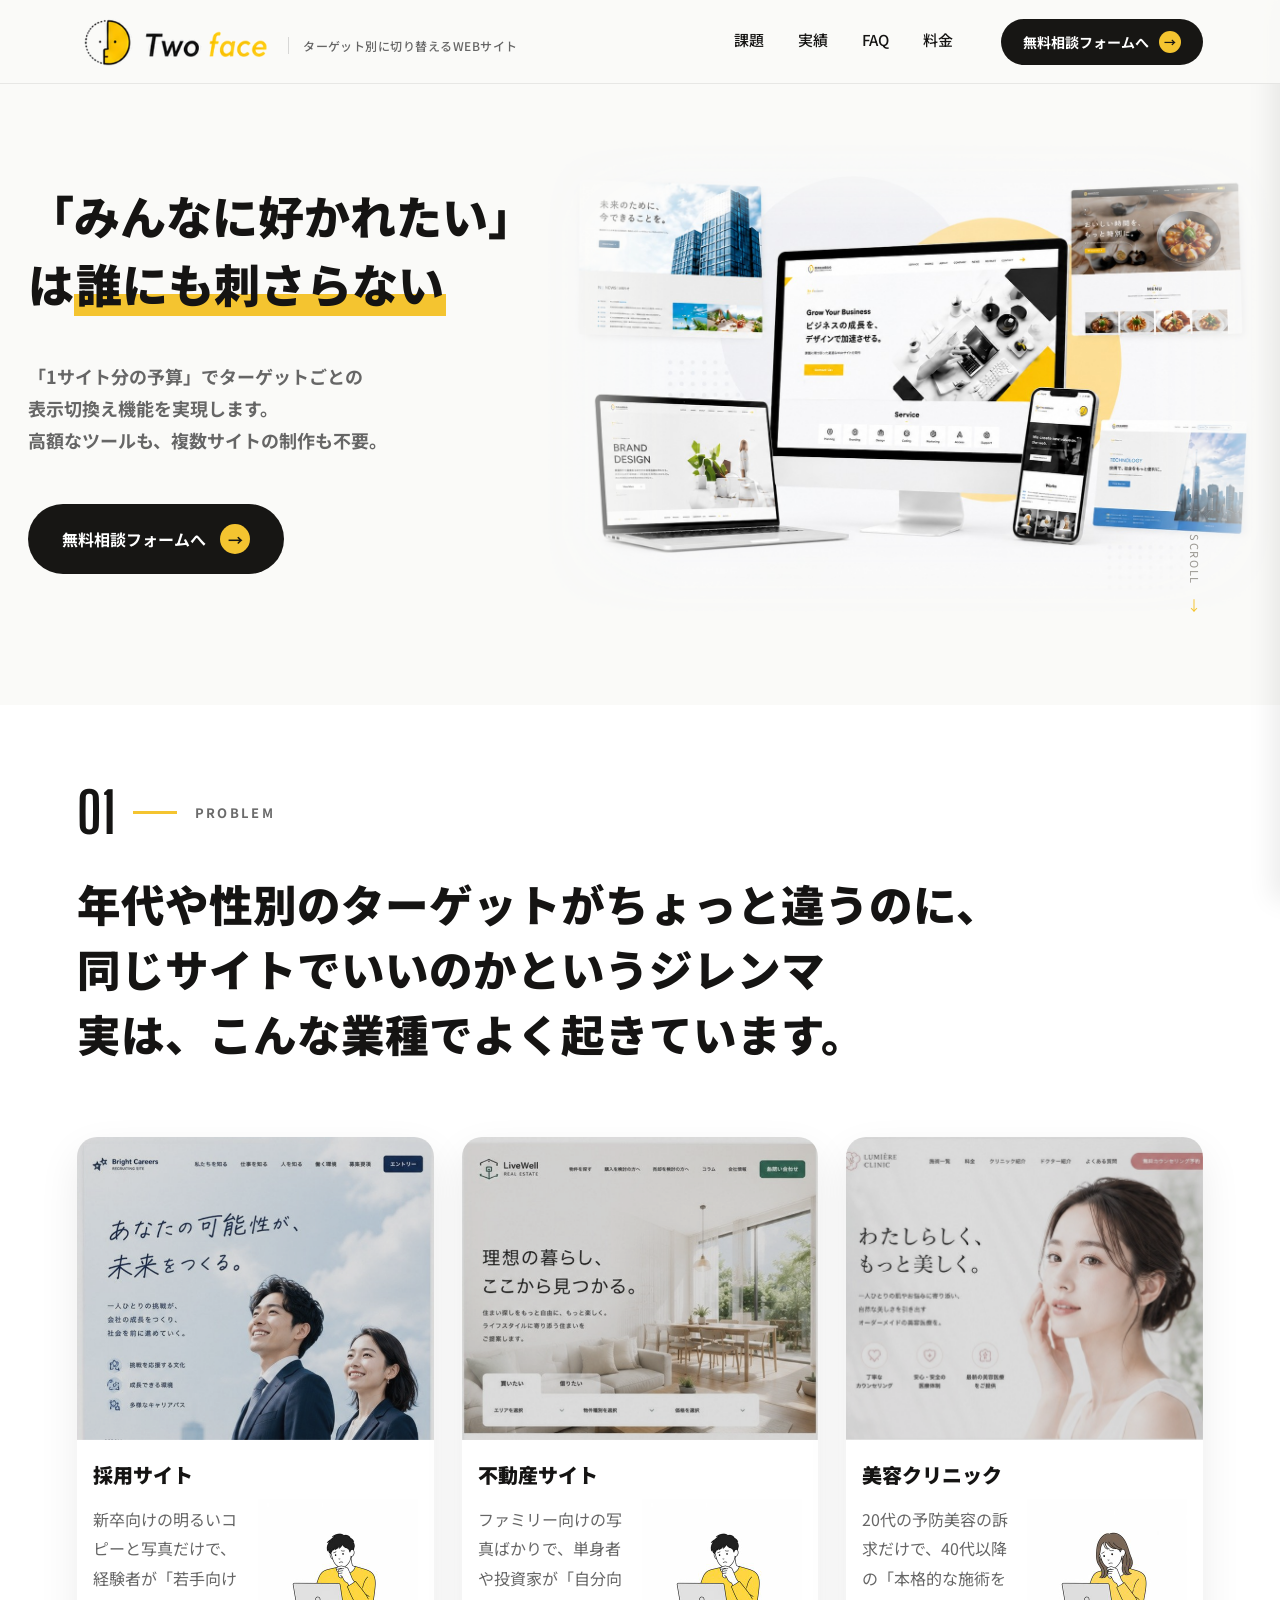
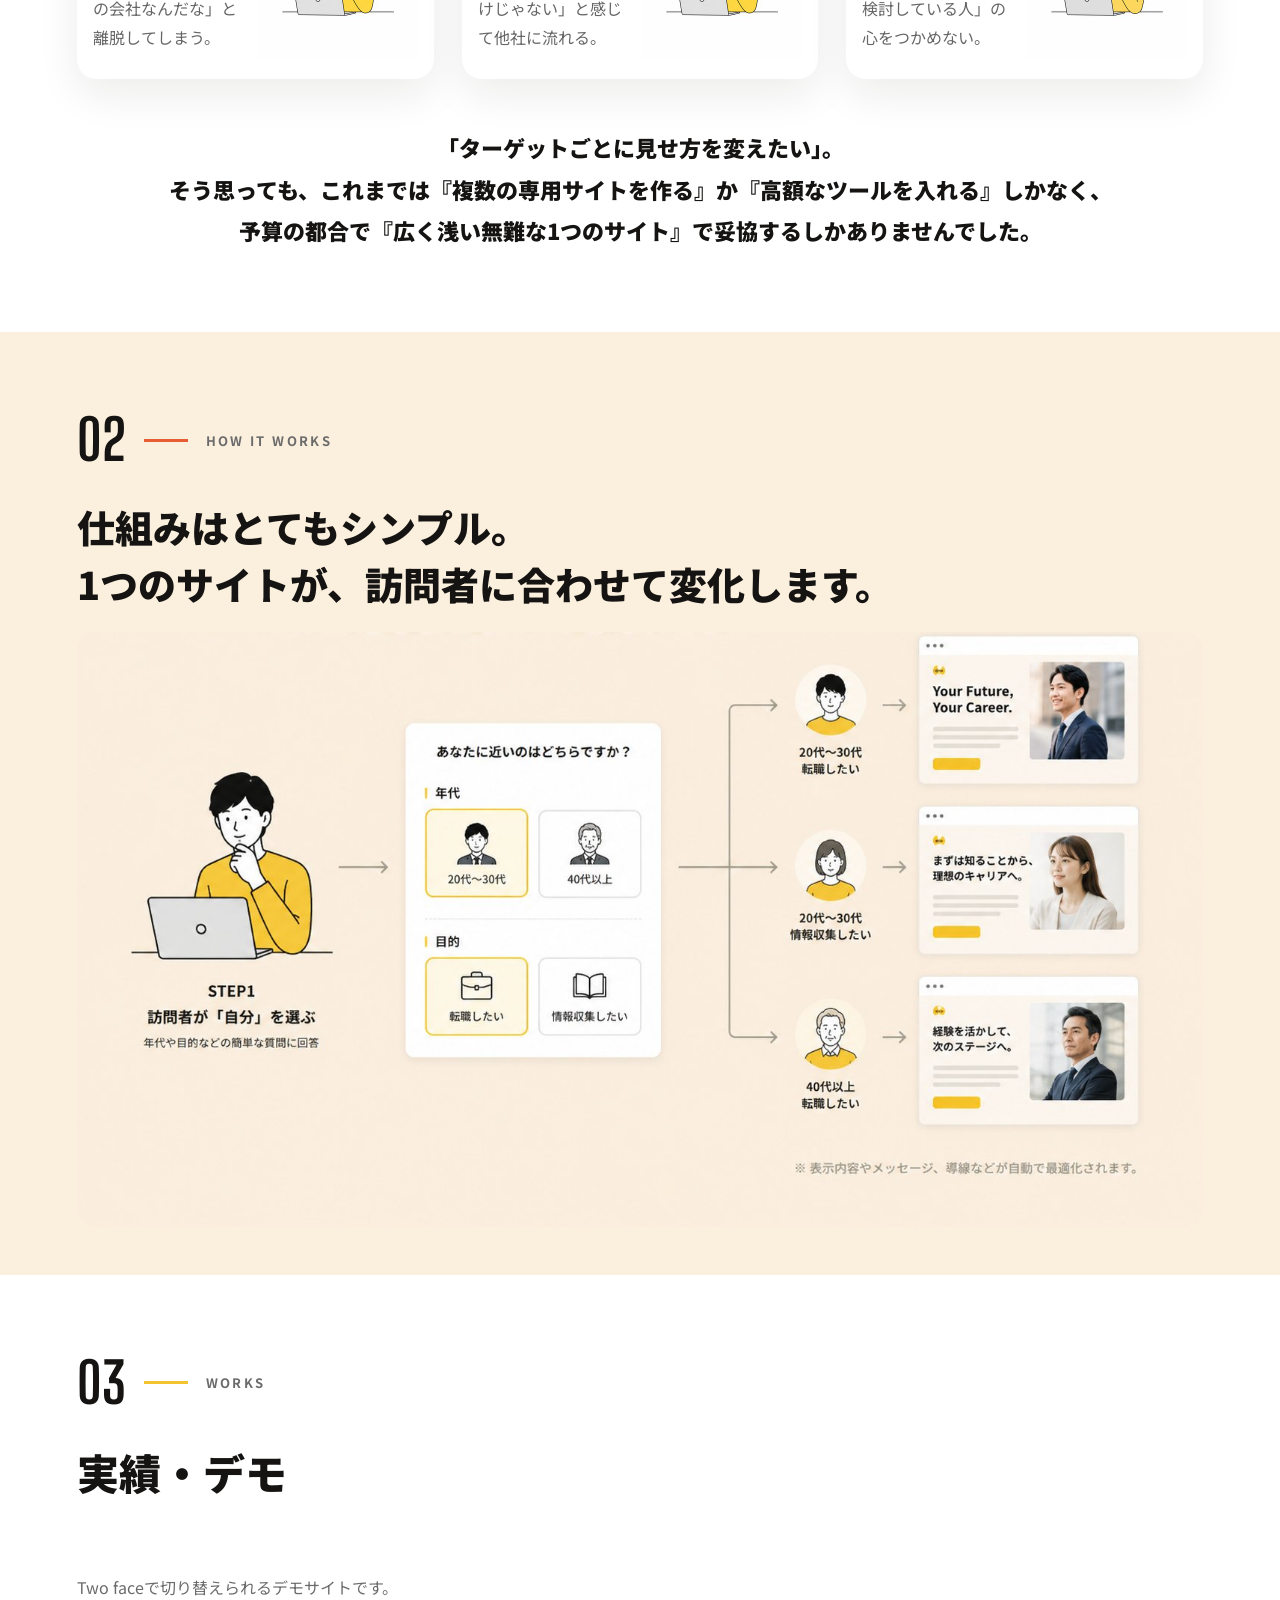
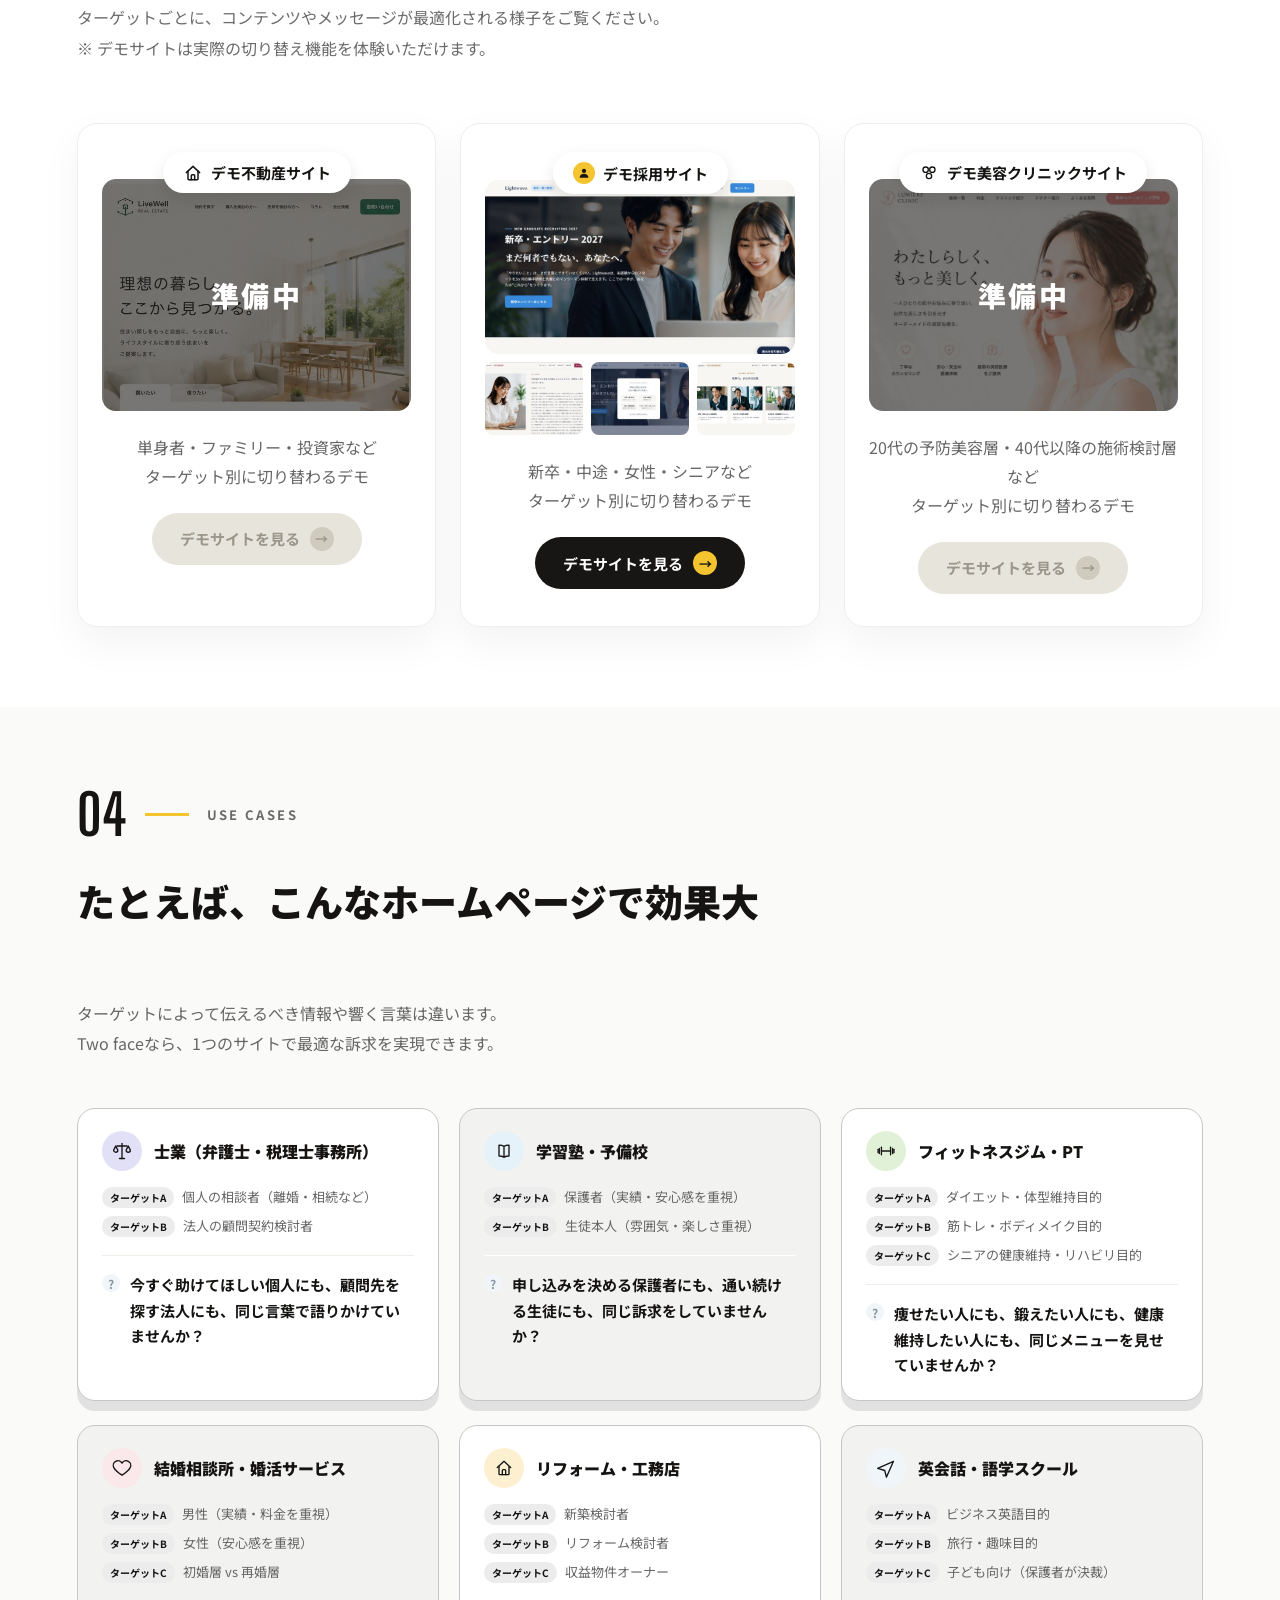
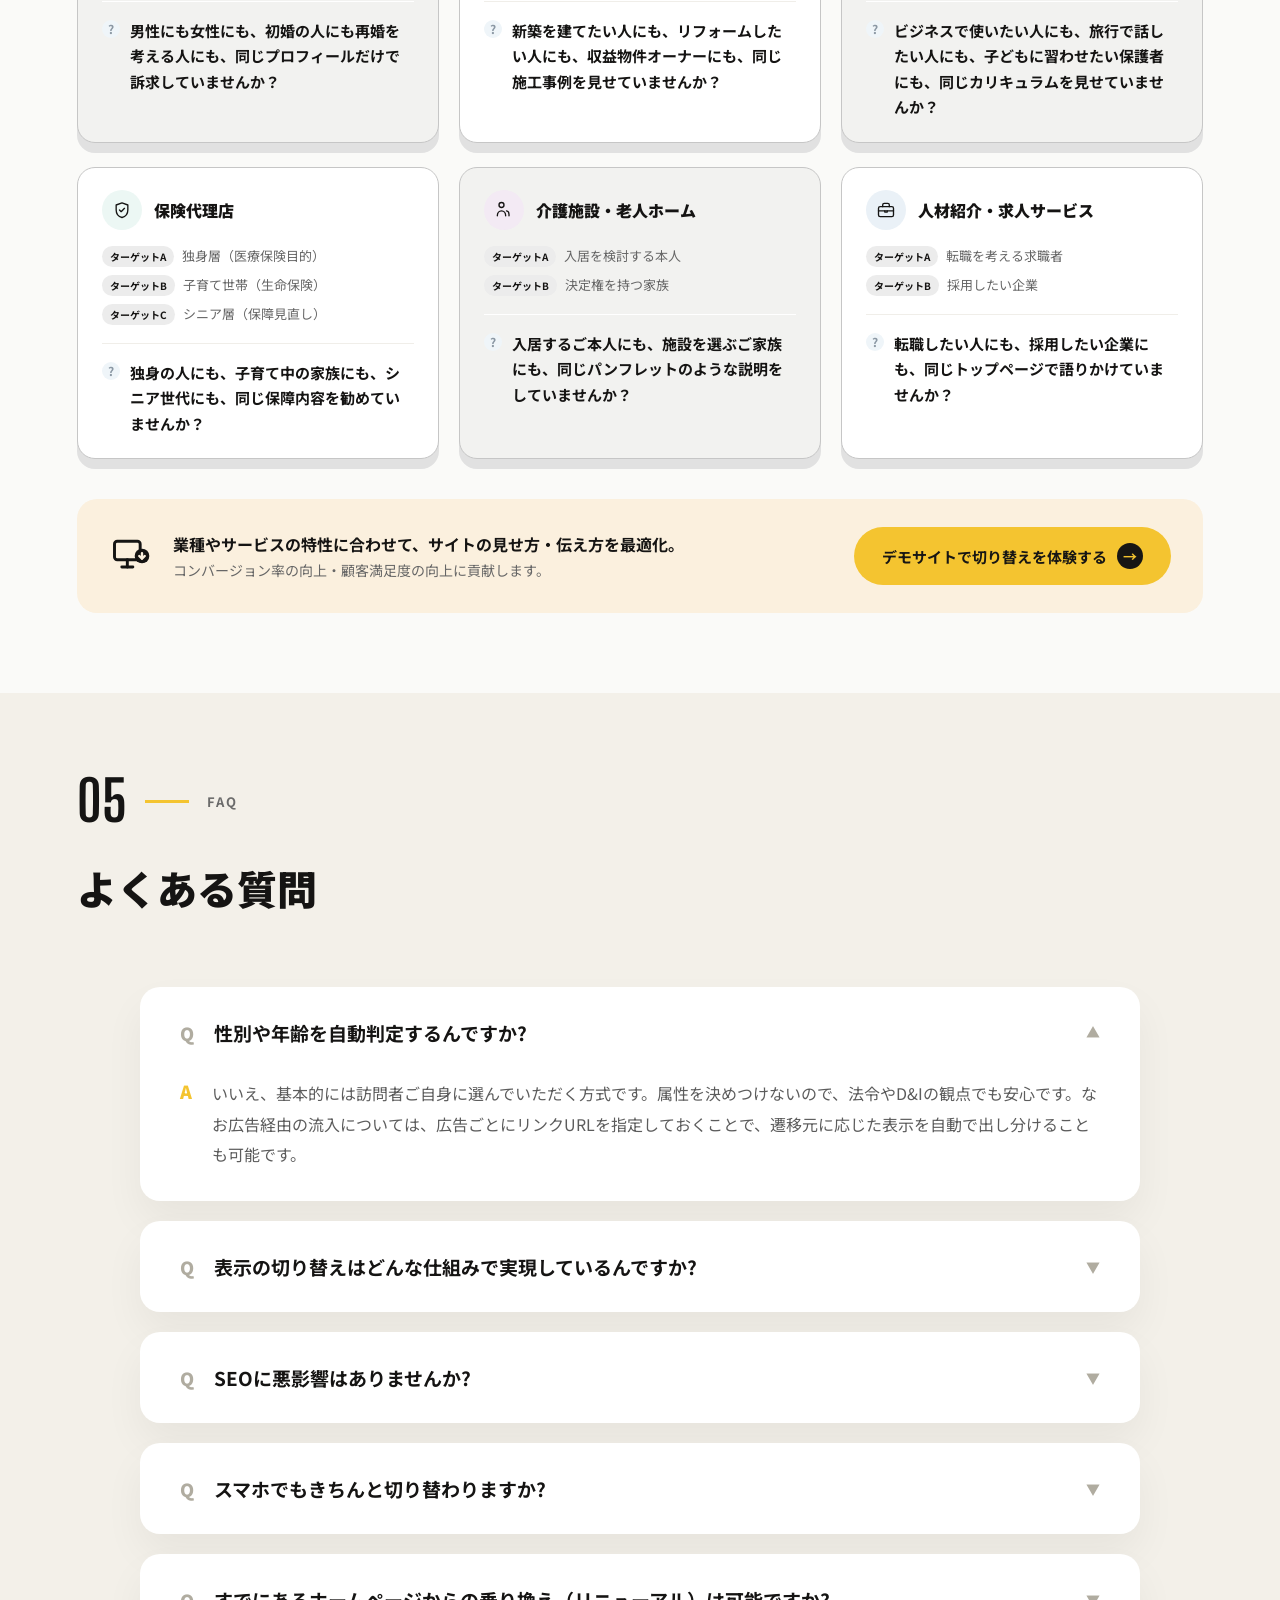
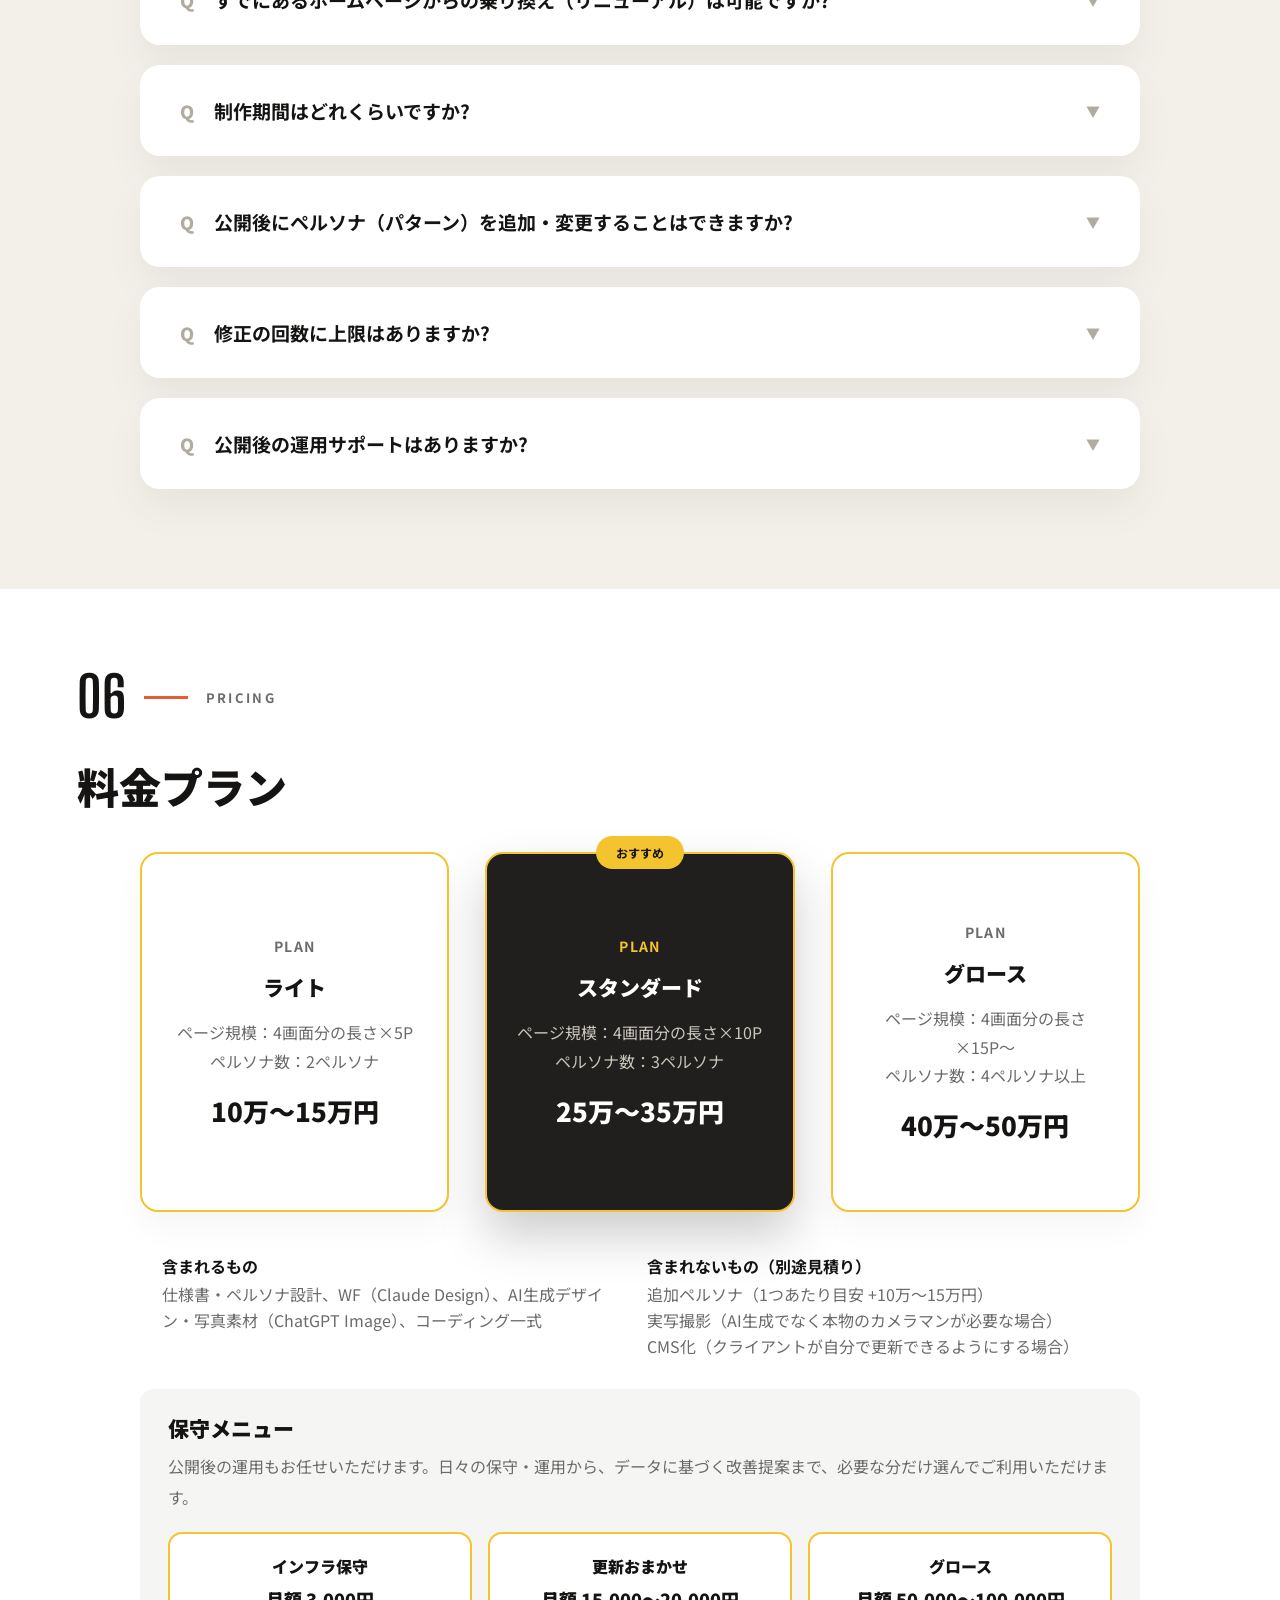
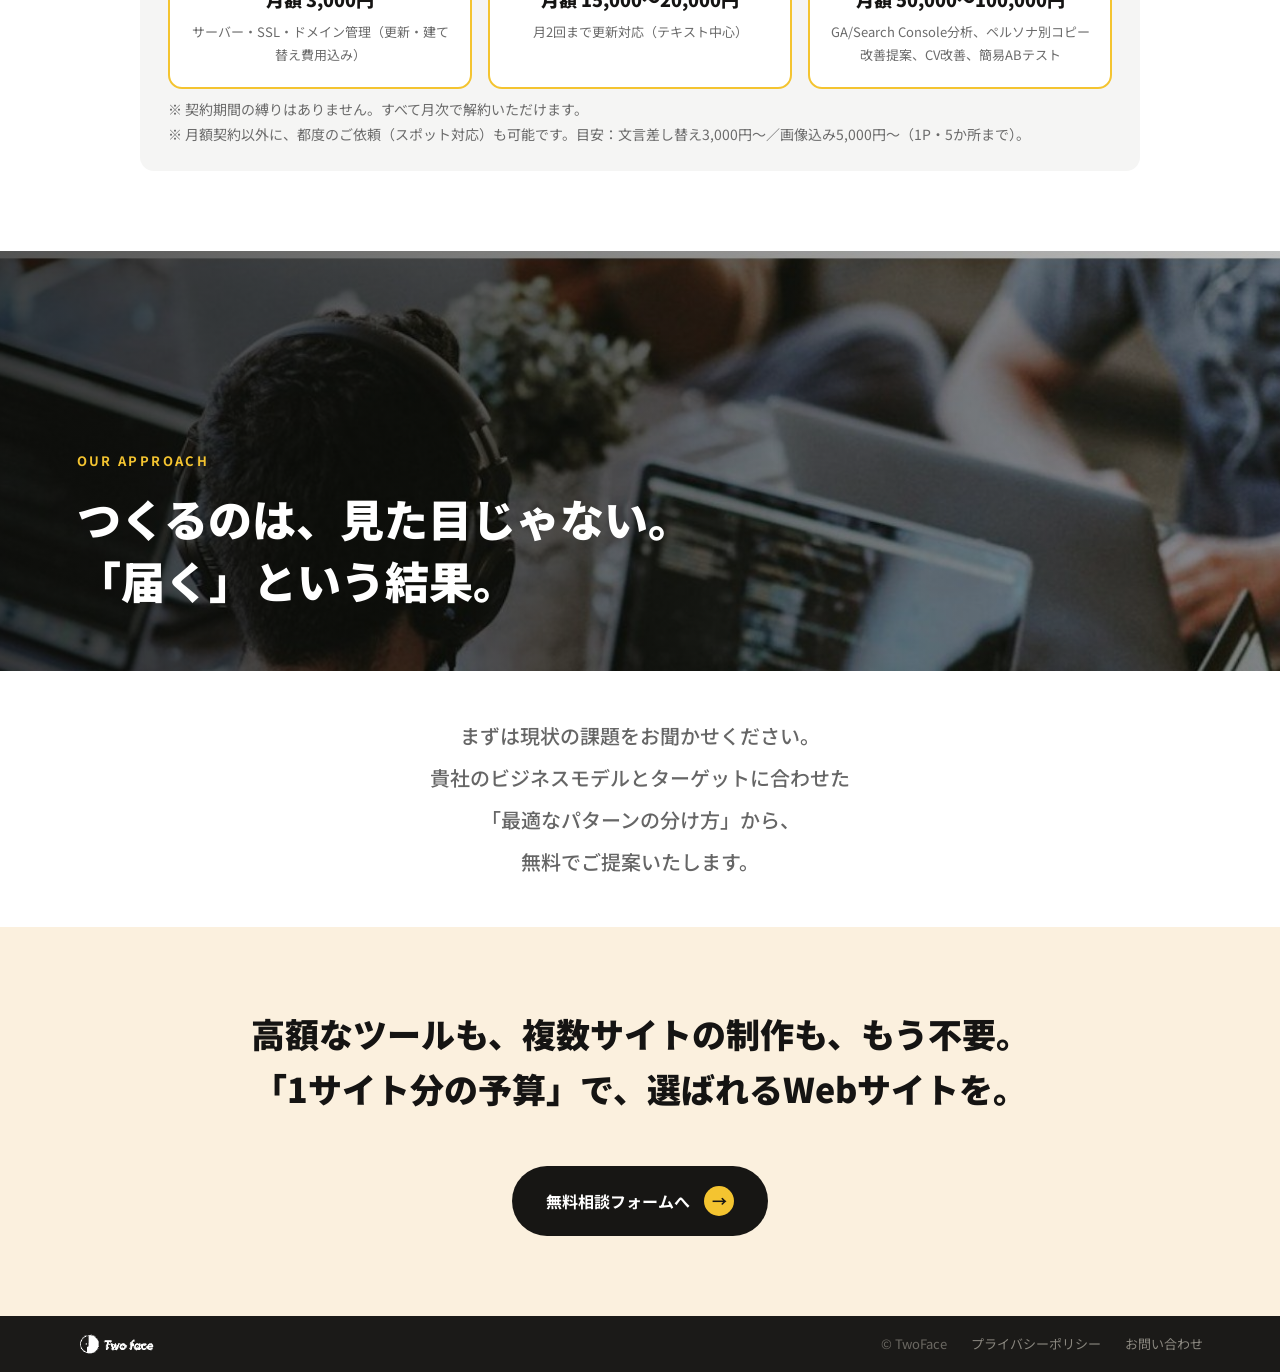
==== commit 055503d4: "Add OGP share image Resized to 1200x630 and compressed to JPEG (91KB). Enabled og:image on both inde" ====
--- a/index.html
+++ b/index.html
@@ -28,9 +28,10 @@
 <meta property="og:site_name" content="TwoFace">
 <meta property="og:title" content="TwoFace — 1サイト分の制作費で、ターゲットごとのデザインを。">
 <meta property="og:description" content="「みんなに好かれたい」Webサイトは、誰からも選ばれません。1サイト分の制作費で、ターゲットごとにデザインを出し分けるTwoFace方式。">
-<!-- TODO: OGP画像制作後、ファイルを配置してog:imageのコメントを解除
-<meta property="og:image" content="assets/images/ogp.jpg">
--->
+<meta property="og:image" content="https://two-face.site/assets/images/ogp.jpg">
+<meta property="og:image:width" content="1200">
+<meta property="og:image:height" content="630">
+<meta property="og:image:alt" content="TwoFace — 1サイト分の制作費で、ターゲットごとのデザインを。">
 <meta name="twitter:card" content="summary_large_image">
 
 <link rel="preconnect" href="https://fonts.googleapis.com">
